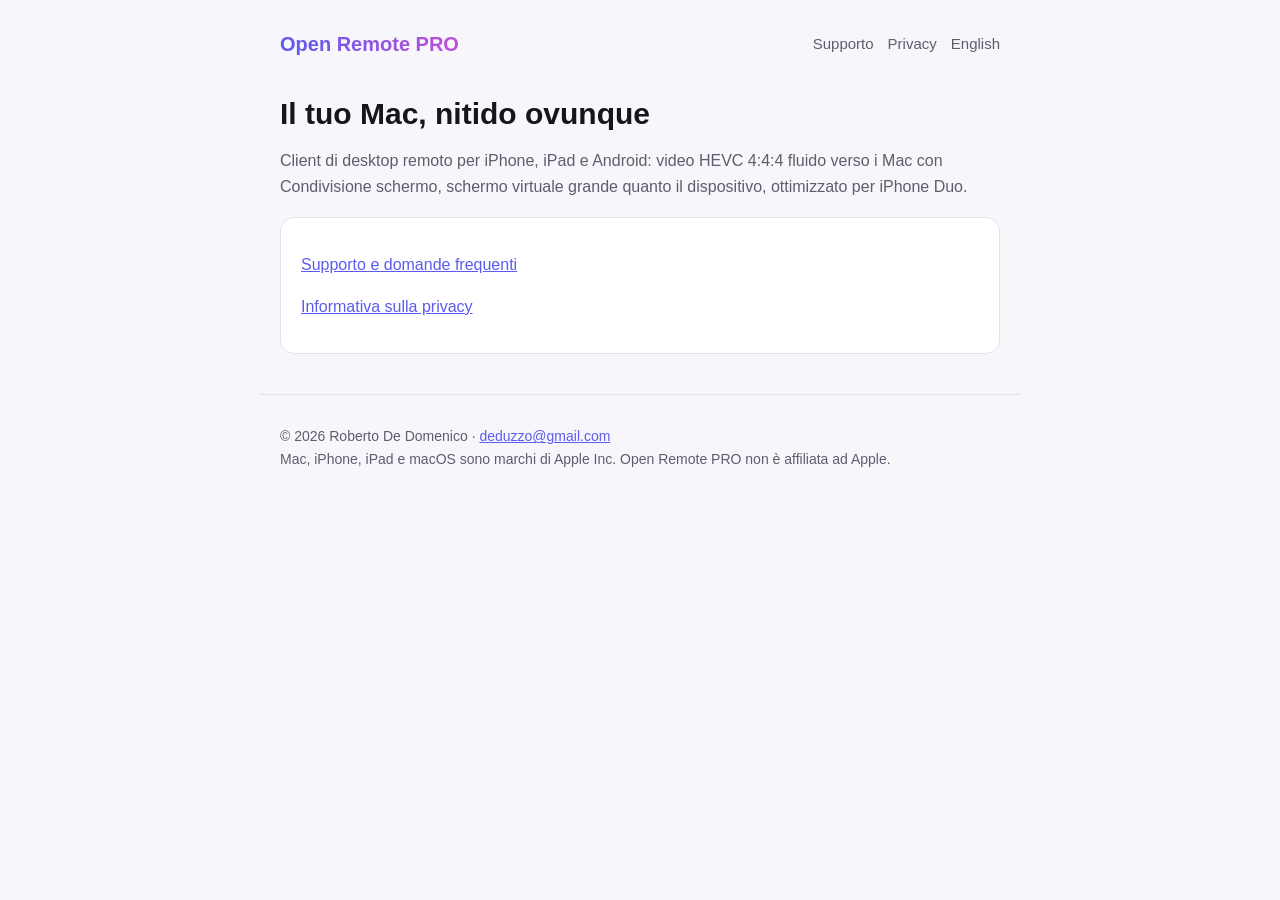
==== index.html @ 851609a2 "Pagine di supporto e privacy di Open Remote PRO Co-Authored-By: Claude Opus 5.5 <noreply@anthropic.c" ====
<!doctype html>
<html lang="it"><head><meta charset="utf-8"><meta name="viewport" content="width=device-width,initial-scale=1">
<title>Open Remote PRO</title><link rel="stylesheet" href="style.css"></head>
<body>
<header><a class="brand" href="./">Open Remote PRO</a><nav><a href="support.html">Supporto</a><a href="privacy.html">Privacy</a><a href="en/">English</a></nav></header>
<main>
<h1>Il tuo Mac, nitido ovunque</h1>
<p class="muted">Client di desktop remoto per iPhone, iPad e Android: video HEVC 4:4:4 fluido verso i Mac con Condivisione schermo, schermo virtuale grande quanto il dispositivo, ottimizzato per iPhone Duo.</p>
<div class="card"><p><a href="support.html">Supporto e domande frequenti</a></p><p><a href="privacy.html">Informativa sulla privacy</a></p></div>
</main>
<footer>© 2026 Roberto De Domenico · <a href="mailto:deduzzo@gmail.com">deduzzo@gmail.com</a><br>Mac, iPhone, iPad e macOS sono marchi di Apple Inc. Open Remote PRO non è affiliata ad Apple.</footer>
</body></html>
---- style.css ----
:root{--bg:#f7f7fb;--fg:#15151d;--muted:#5d5d6e;--card:#fff;--line:#e3e3ec;--accent:#5b5bf0;--accent2:#c04fd8}
@media (prefers-color-scheme:dark){:root{--bg:#0d0d14;--fg:#ececf3;--muted:#a3a3b5;--card:#16161f;--line:#2a2a38;--accent:#8f8fff;--accent2:#e07ff0}}
*{box-sizing:border-box}
body{margin:0;background:var(--bg);color:var(--fg);font:16px/1.6 -apple-system,BlinkMacSystemFont,"Segoe UI",Roboto,Helvetica,Arial,sans-serif}
header,main,footer{max-width:760px;margin:0 auto;padding:0 20px}
header{display:flex;justify-content:space-between;align-items:center;padding-top:28px;padding-bottom:8px;gap:12px;flex-wrap:wrap}
.brand{font-weight:700;font-size:20px;text-decoration:none;background:linear-gradient(90deg,var(--accent),var(--accent2));-webkit-background-clip:text;background-clip:text;color:transparent}
nav a{color:var(--muted);text-decoration:none;margin-left:14px;font-size:15px}
nav a:hover,nav a[aria-current]{color:var(--fg)}
h1{font-size:30px;line-height:1.2;margin:28px 0 8px}
h2{font-size:19px;margin:30px 0 6px}
p,li{color:var(--fg)}
.muted{color:var(--muted)}
.card{background:var(--card);border:1px solid var(--line);border-radius:14px;padding:18px 20px;margin:18px 0}
a{color:var(--accent)}
footer{color:var(--muted);font-size:14px;padding-top:30px;padding-bottom:40px;border-top:1px solid var(--line);margin-top:40px}
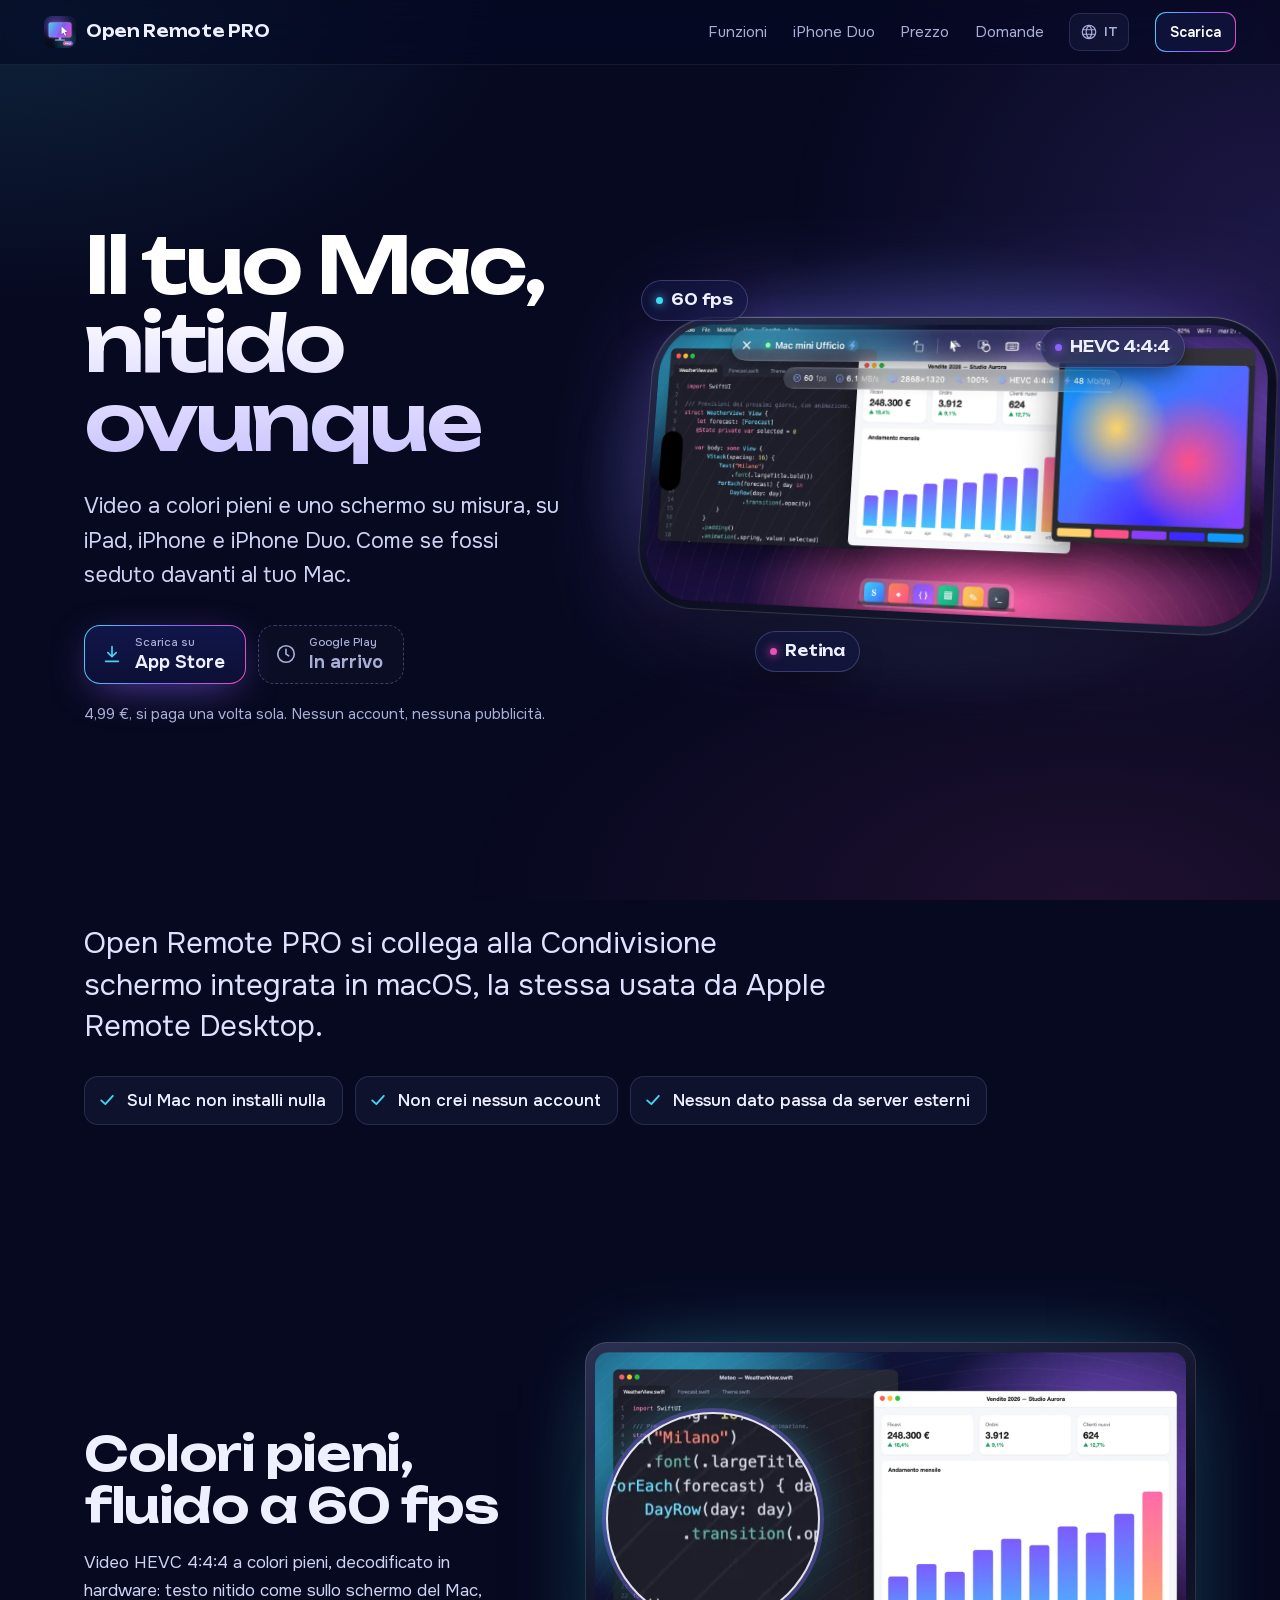
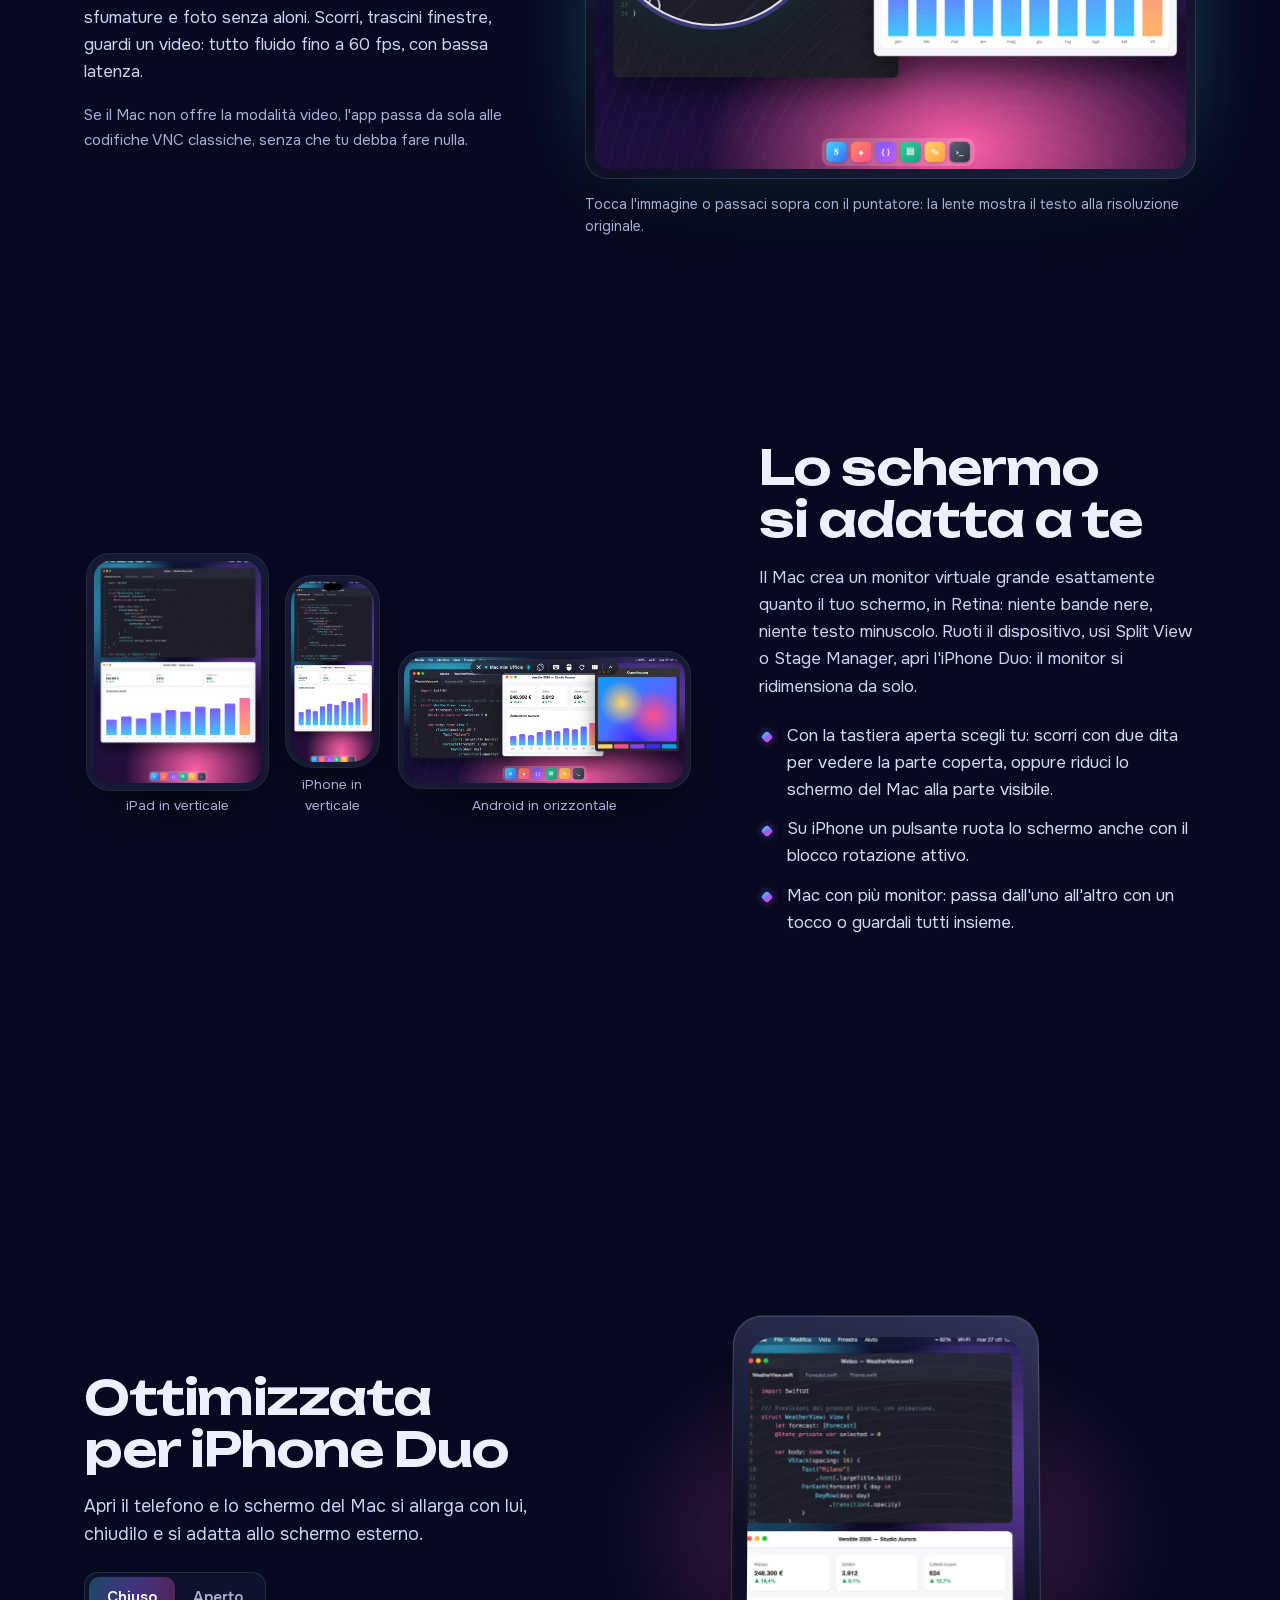
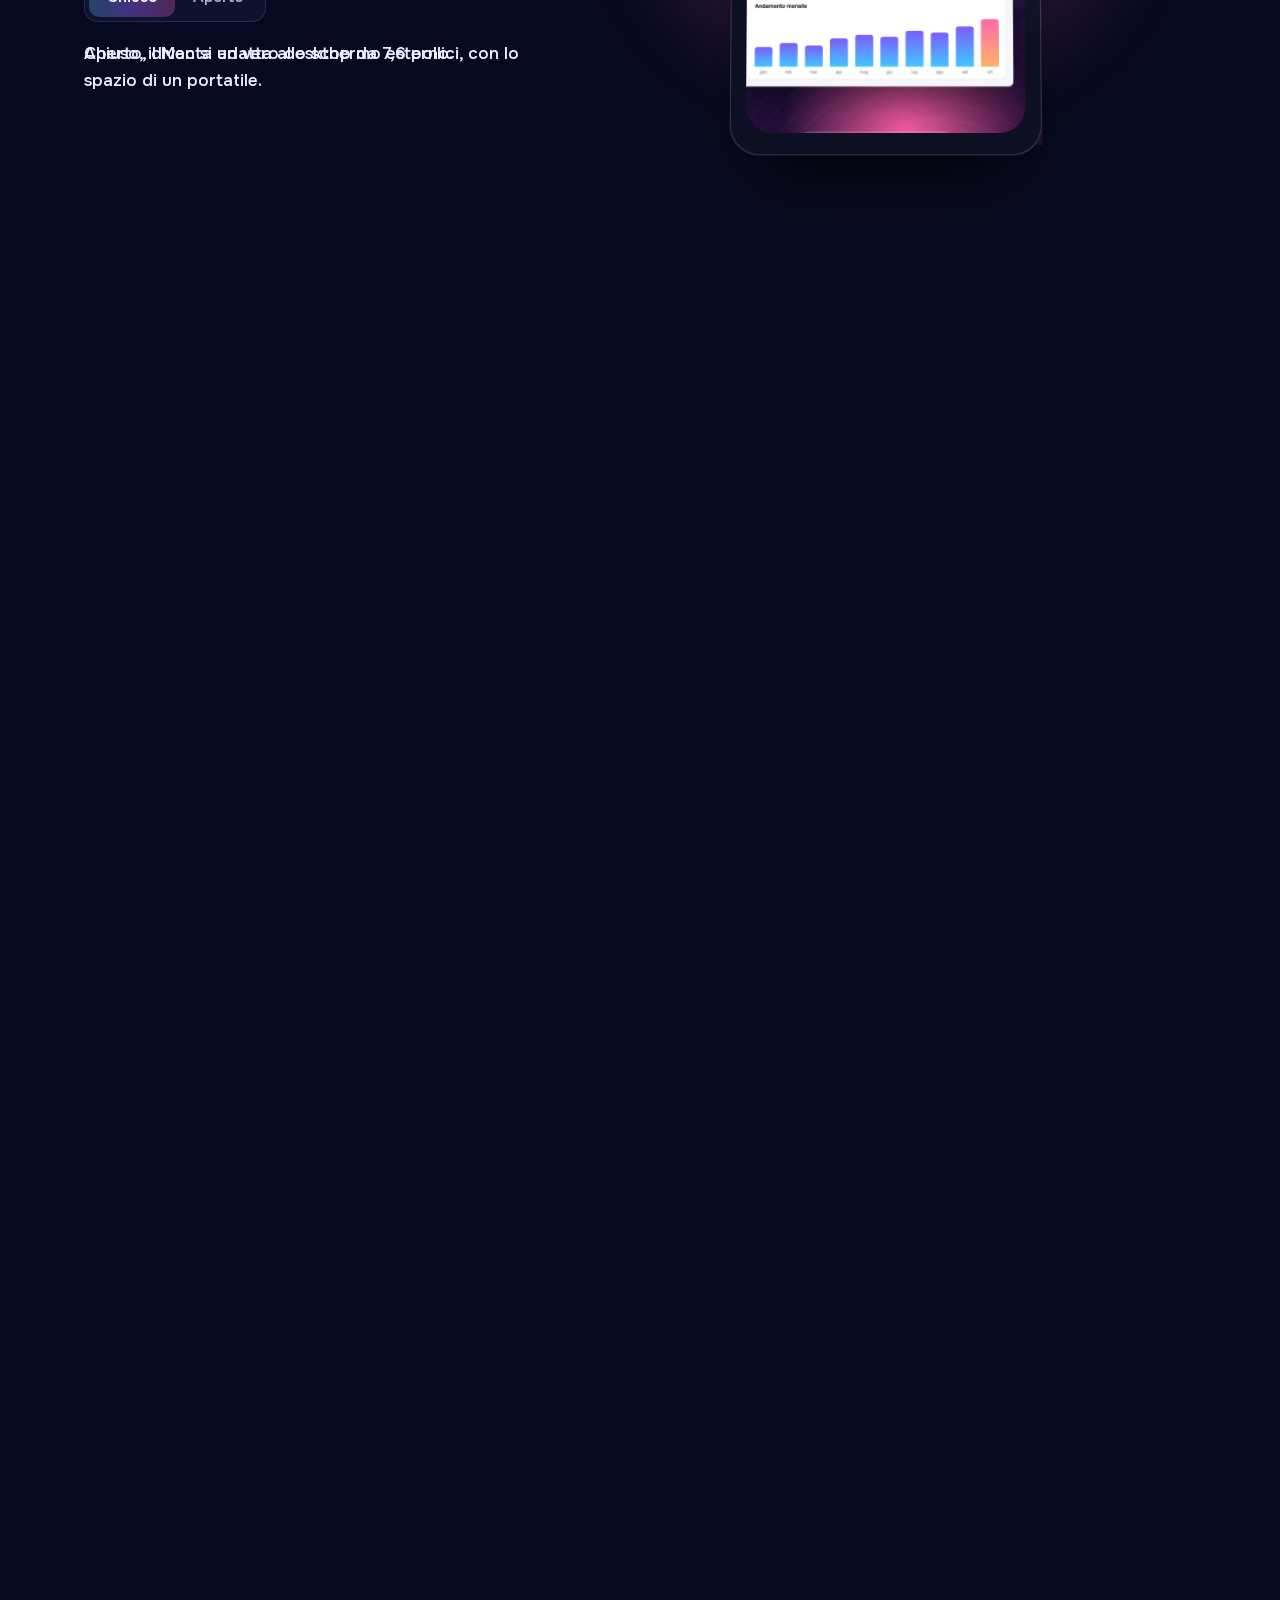
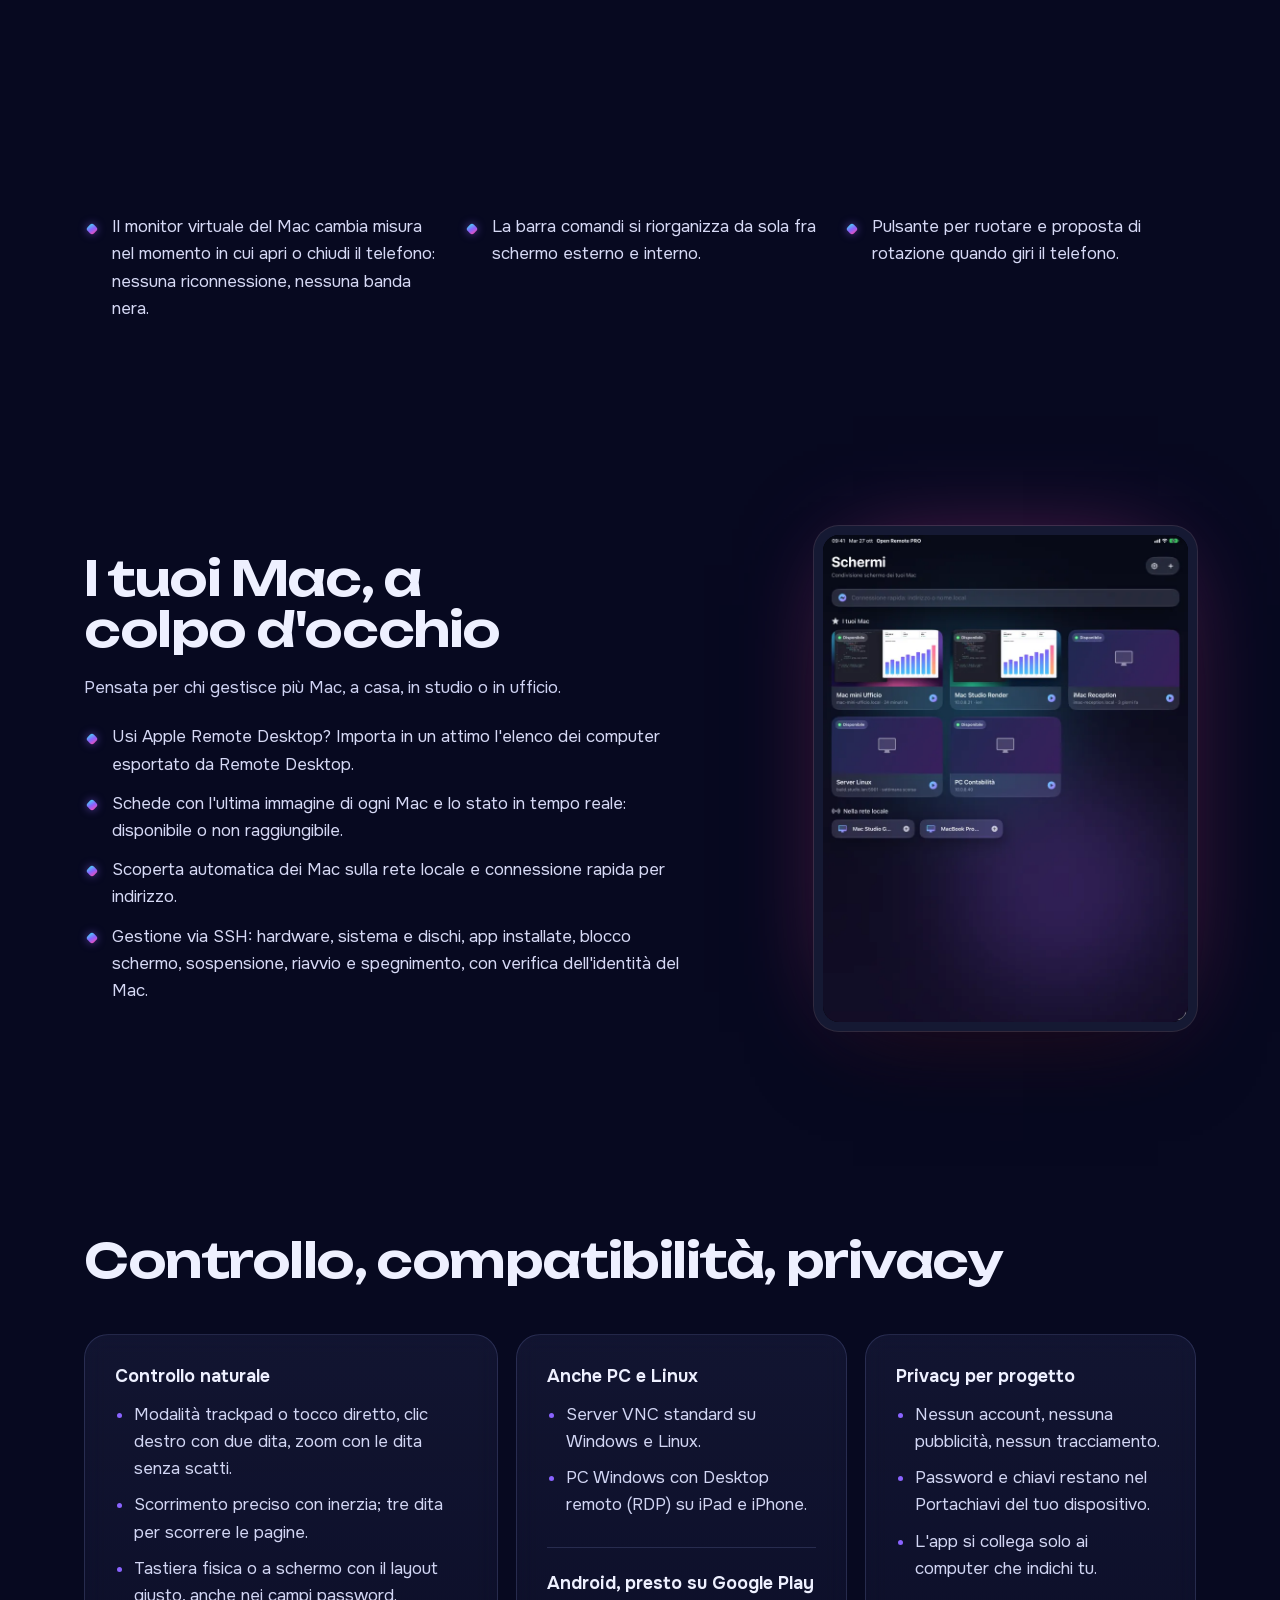
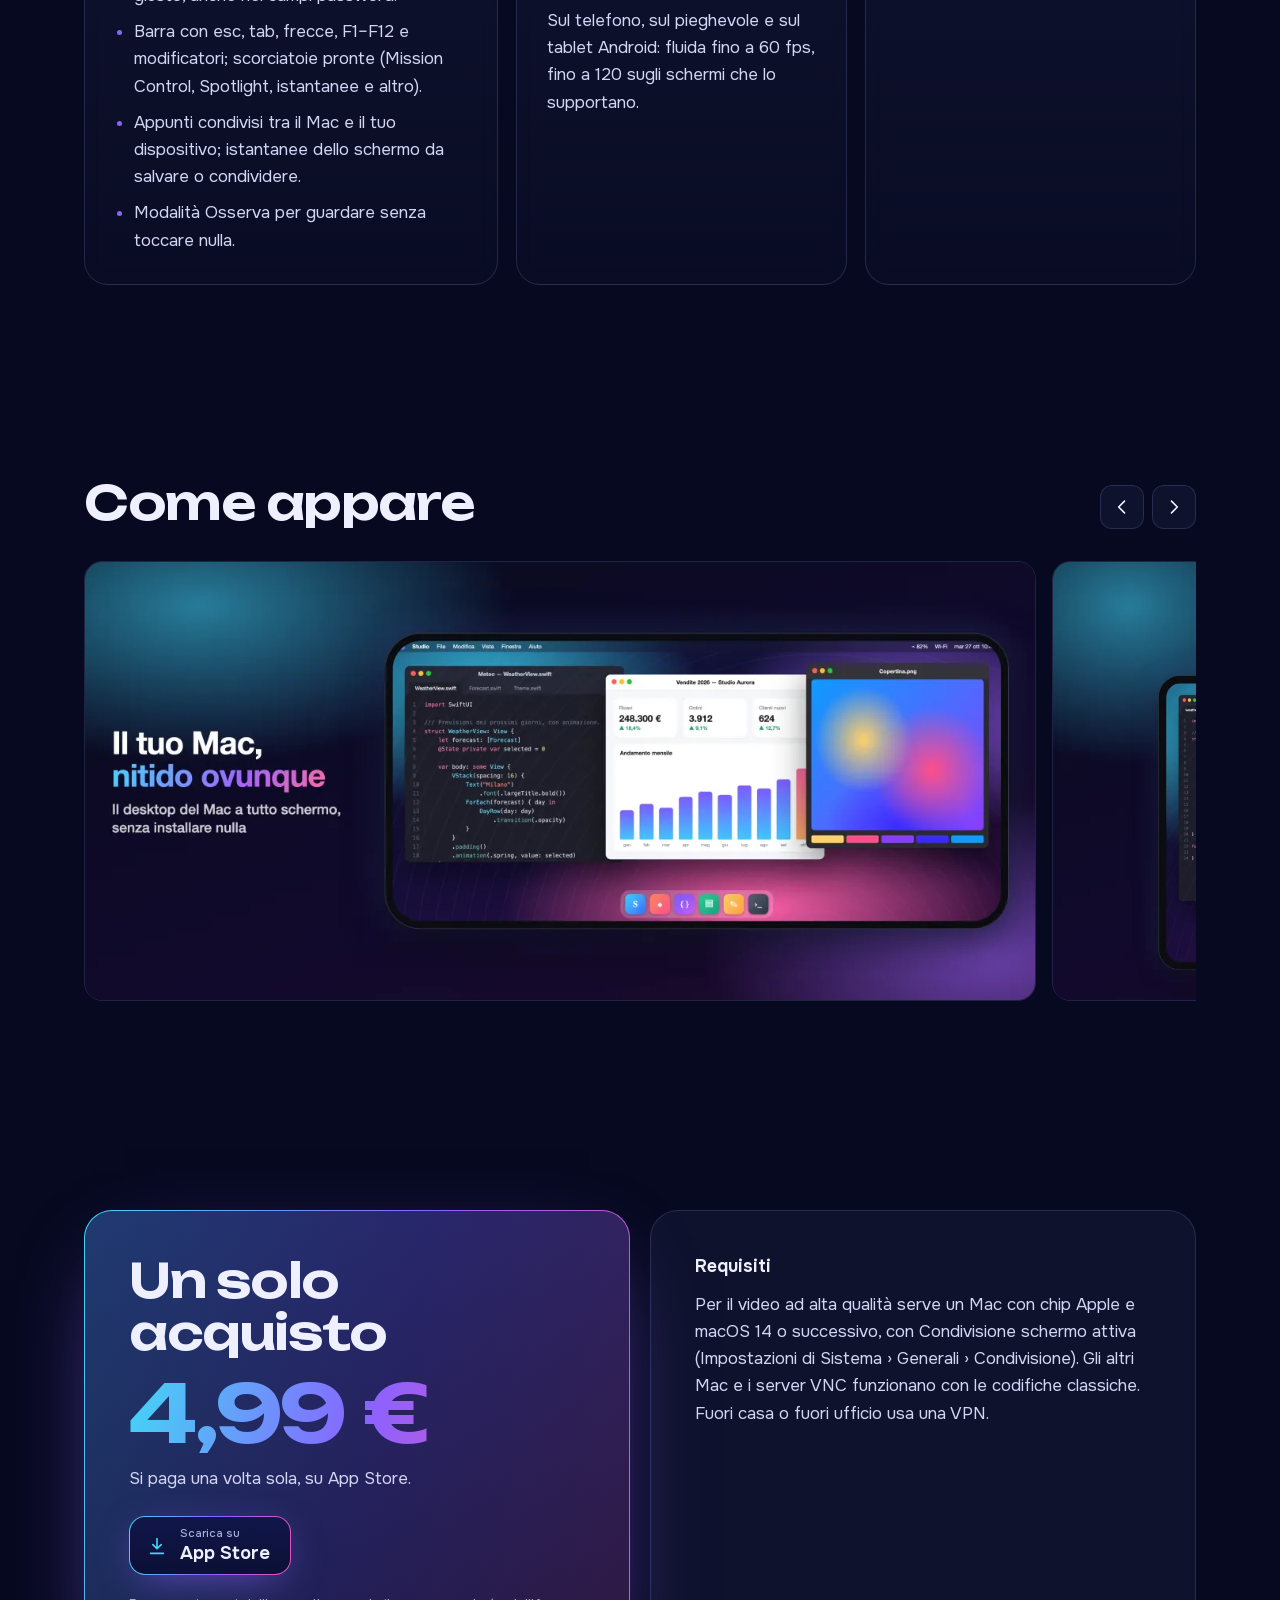
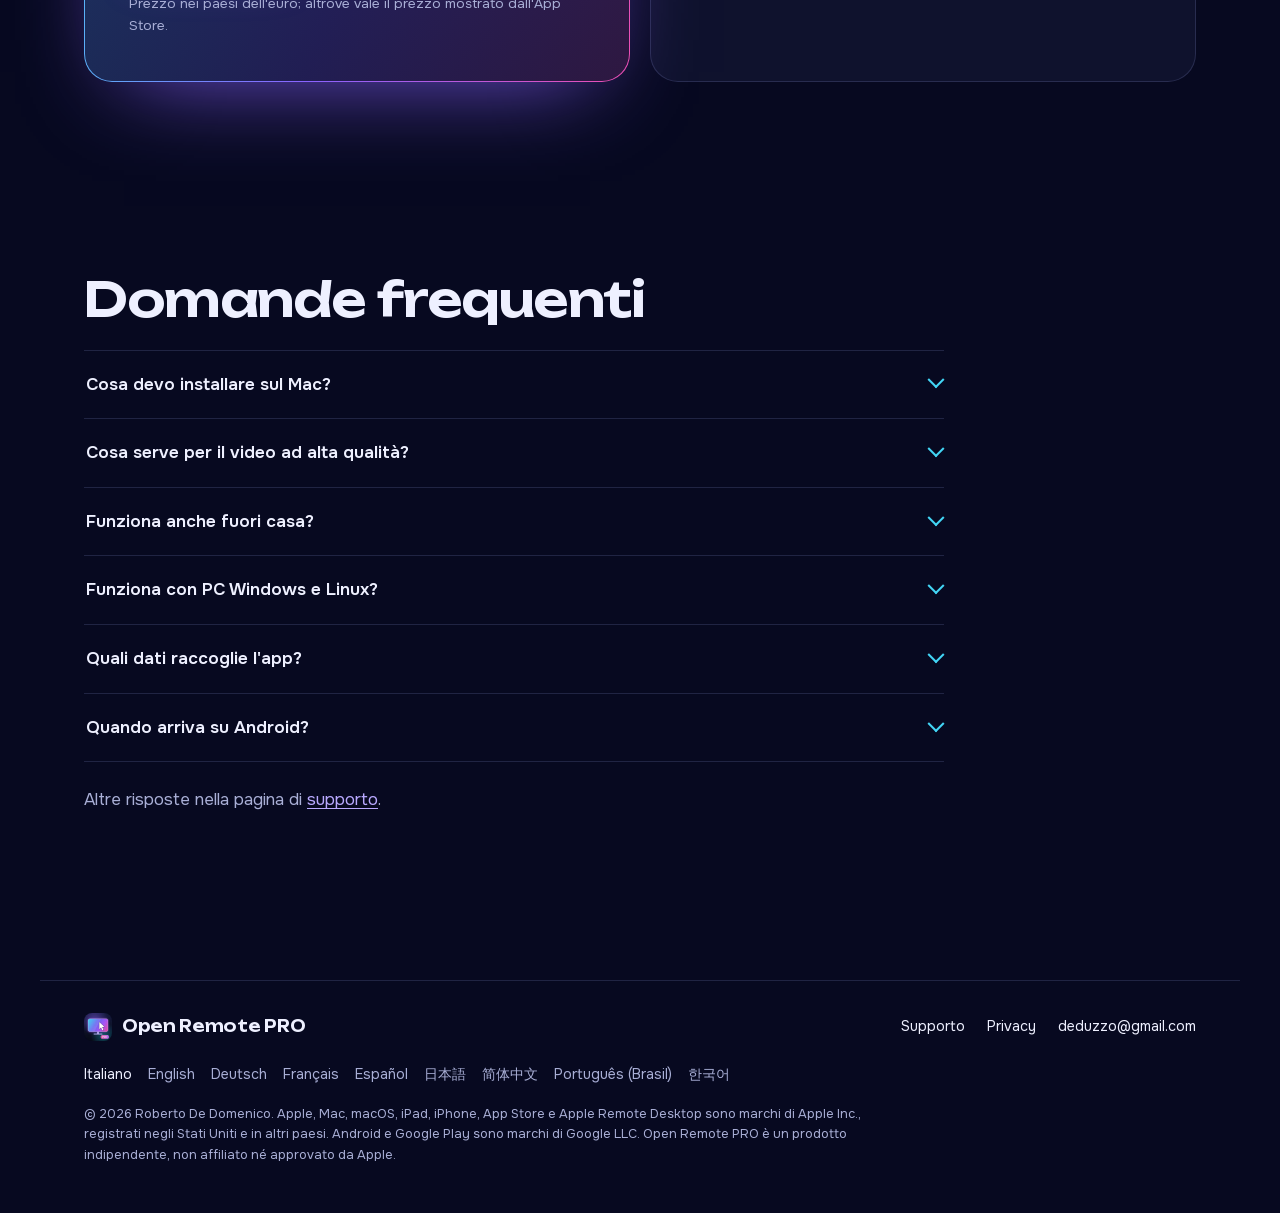
==== commit b58b31d4: "Landing in 9 lingue, nuovo stile per supporto e privacy Co-Authored-By: Claude Opus 5.5 <noreply@ant" ====
--- a/index.html
+++ b/index.html
@@ -1,12 +1,244 @@
 <!doctype html>
-<html lang="it"><head><meta charset="utf-8"><meta name="viewport" content="width=device-width,initial-scale=1">
-<title>Open Remote PRO</title><link rel="stylesheet" href="style.css"></head>
-<body>
-<header><a class="brand" href="./">Open Remote PRO</a><nav><a href="support.html">Supporto</a><a href="privacy.html">Privacy</a><a href="en/">English</a></nav></header>
-<main>
-<h1>Il tuo Mac, nitido ovunque</h1>
-<p class="muted">Client di desktop remoto per iPhone, iPad e Android: video HEVC 4:4:4 fluido verso i Mac con Condivisione schermo, schermo virtuale grande quanto il dispositivo, ottimizzato per iPhone Duo.</p>
-<div class="card"><p><a href="support.html">Supporto e domande frequenti</a></p><p><a href="privacy.html">Informativa sulla privacy</a></p></div>
+<html lang="it" dir="ltr">
+<head>
+<meta charset="utf-8">
+<meta name="viewport" content="width=device-width,initial-scale=1,viewport-fit=cover">
+<title>Open Remote PRO · Il tuo Mac, nitido ovunque</title>
+<meta name="description" content="Il tuo Mac su iPhone, iPad e iPhone Duo: video HEVC 4:4:4 a colori pieni fino a 60 fps, uno schermo virtuale su misura, gestione via SSH. Nessun account, nessun dato raccolto.">
+<meta name="theme-color" content="#070920">
+<link rel="canonical" href="https://deduzzo.github.io/openremotepro/">
+<link rel="alternate" hreflang="it" href="https://deduzzo.github.io/openremotepro/">
+<link rel="alternate" hreflang="en" href="https://deduzzo.github.io/openremotepro/en/">
+<link rel="alternate" hreflang="de" href="https://deduzzo.github.io/openremotepro/de/">
+<link rel="alternate" hreflang="fr" href="https://deduzzo.github.io/openremotepro/fr/">
+<link rel="alternate" hreflang="es" href="https://deduzzo.github.io/openremotepro/es/">
+<link rel="alternate" hreflang="ja" href="https://deduzzo.github.io/openremotepro/ja/">
+<link rel="alternate" hreflang="zh-Hans" href="https://deduzzo.github.io/openremotepro/zh-hans/">
+<link rel="alternate" hreflang="pt-BR" href="https://deduzzo.github.io/openremotepro/pt-br/">
+<link rel="alternate" hreflang="ko" href="https://deduzzo.github.io/openremotepro/ko/">
+<link rel="alternate" hreflang="x-default" href="https://deduzzo.github.io/openremotepro/en/">
+<meta property="og:type" content="website">
+<meta property="og:site_name" content="Open Remote PRO">
+<meta property="og:title" content="Open Remote PRO · Il tuo Mac, nitido ovunque">
+<meta property="og:description" content="Il tuo Mac su iPhone, iPad e iPhone Duo: video HEVC 4:4:4 a colori pieni fino a 60 fps, uno schermo virtuale su misura, gestione via SSH. Nessun account, nessun dato raccolto.">
+<meta property="og:url" content="https://deduzzo.github.io/openremotepro/">
+<meta property="og:locale" content="it_IT">
+<meta property="og:image" content="https://deduzzo.github.io/openremotepro/img/it/og.jpg">
+<meta property="og:image:width" content="1024">
+<meta property="og:image:height" content="500">
+<meta name="twitter:card" content="summary_large_image">
+<link rel="icon" type="image/png" href="img/favicon.png">
+<link rel="apple-touch-icon" href="img/apple-touch-icon.png">
+<link rel="preload" href="fonts/unbounded.woff2" as="font" type="font/woff2" crossorigin>
+<link rel="preload" href="img/it/hero.webp" as="image">
+<link rel="stylesheet" href="style.css">
+<script>document.documentElement.classList.add('js')</script>
+</head>
+<body class="landing">
+<a class="skip" href="#main">Vai al contenuto</a>
+
+<header class="top">
+  <a class="brand" href="./"><img src="img/icon.webp" width="32" height="32" alt=""><span>Open Remote PRO</span></a>
+  <nav class="top-nav" aria-label="Sezioni">
+    <a href="#funzioni">Funzioni</a>
+    <a href="#duo">iPhone Duo</a>
+    <a href="#prezzo">Prezzo</a>
+    <a href="#faq">Domande</a>
+  </nav>
+  <details class="lang">
+    <summary aria-label="Lingua"><svg viewBox="0 0 24 24" width="18" height="18" aria-hidden="true"><path fill="none" stroke="currentColor" stroke-width="1.6" d="M12 21a9 9 0 1 0 0-18 9 9 0 0 0 0 18Zm0 0c2.5-2.4 3.8-5.4 3.8-9S14.5 5.4 12 3m0 18c-2.5-2.4-3.8-5.4-3.8-9S9.5 5.4 12 3M3.5 9h17M3.5 15h17"/></svg><span>IT</span></summary>
+    <ul><li><a href="" hreflang="it" lang="it" aria-current="page">Italiano</a></li><li><a href="en/" hreflang="en" lang="en">English</a></li><li><a href="de/" hreflang="de" lang="de">Deutsch</a></li><li><a href="fr/" hreflang="fr" lang="fr">Français</a></li><li><a href="es/" hreflang="es" lang="es">Español</a></li><li><a href="ja/" hreflang="ja" lang="ja">日本語</a></li><li><a href="zh-hans/" hreflang="zh-Hans" lang="zh-Hans">简体中文</a></li><li><a href="pt-br/" hreflang="pt-BR" lang="pt-BR">Português (Brasil)</a></li><li><a href="ko/" hreflang="ko" lang="ko">한국어</a></li></ul>
+  </details>
+  <a class="btn btn-small" href="https://apps.apple.com/app/id6828052464">Scarica</a>
+</header>
+
+<main id="main">
+
+<section class="hero">
+  <div class="hero-text">
+    <h1>Il tuo Mac, nitido ovunque</h1>
+    <p class="hero-lead">Video a colori pieni e uno schermo su misura, su iPad, iPhone e iPhone Duo. Come se fossi seduto davanti al tuo Mac.</p>
+    <div class="cta-row">
+      <a class="store store-apple" href="https://apps.apple.com/app/id6828052464">
+        <svg viewBox="0 0 24 24" width="22" height="22" aria-hidden="true"><path fill="none" stroke="currentColor" stroke-width="1.8" stroke-linecap="round" d="M12 4v11m0 0-4.5-4.5M12 15l4.5-4.5M5 20h14"/></svg>
+        <span><small>Scarica su</small>App Store</span>
+      </a>
+      <span class="store store-soon" aria-disabled="true">
+        <svg viewBox="0 0 24 24" width="22" height="22" aria-hidden="true"><path fill="none" stroke="currentColor" stroke-width="1.8" stroke-linecap="round" d="M12 7v5l3 2M21 12a9 9 0 1 1-18 0 9 9 0 0 1 18 0Z"/></svg>
+        <span><small>Google Play</small>In arrivo</span>
+      </span>
+    </div>
+    <p class="hero-price">4,99 €, si paga una volta sola. Nessun account, nessuna pubblicità.</p>
+  </div>
+  <div class="hero-visual" aria-hidden="false">
+    <div class="glow"></div>
+    <figure class="phone-land">
+      <div class="phone-screen"><img src="img/it/hero.webp" width="1800" height="828" alt="Il desktop di un Mac dimostrativo su iPhone in orizzontale, con la barra dei comandi di Open Remote PRO e il contatore a 60 fps" fetchpriority="high"></div>
+    </figure>
+    <ul class="chips" aria-label="In breve">
+      <li class="chip c1">60 fps</li>
+      <li class="chip c2">HEVC 4:4:4</li>
+      <li class="chip c3">Retina</li>
+    </ul>
+  </div>
+</section>
+
+<section class="plain" aria-labelledby="t-plain">
+  <h2 id="t-plain" class="visually-hidden">Come funziona</h2>
+  <p class="plain-text">Open Remote PRO si collega alla Condivisione schermo integrata in macOS, la stessa usata da Apple Remote Desktop.</p>
+  <ul class="plain-list">
+    <li><svg viewBox="0 0 24 24" aria-hidden="true"><path d="M5 12.5 10 17l9-10"/></svg>Sul Mac non installi nulla</li>
+    <li><svg viewBox="0 0 24 24" aria-hidden="true"><path d="M5 12.5 10 17l9-10"/></svg>Non crei nessun account</li>
+    <li><svg viewBox="0 0 24 24" aria-hidden="true"><path d="M5 12.5 10 17l9-10"/></svg>Nessun dato passa da server esterni</li>
+  </ul>
+</section>
+
+<section id="funzioni" class="feature feature-video">
+  <div class="feature-text">
+    <h2>Colori pieni, fluido a 60 fps</h2>
+    <p>Video HEVC 4:4:4 a colori pieni, decodificato in hardware: testo nitido come sullo schermo del Mac, sfumature e foto senza aloni. Scorri, trascini finestre, guardi un video: tutto fluido fino a 60 fps, con bassa latenza.</p>
+    <p class="note">Se il Mac non offre la modalità video, l'app passa da sola alle codifiche VNC classiche, senza che tu debba fare nulla.</p>
+  </div>
+  <figure class="lens-figure reveal" data-lens>
+    <div class="frame-flat"><img src="img/it/duo-open.webp" width="1600" height="1126" alt="Codice e grafici sul desktop di un Mac dimostrativo, visti sull'iPhone Duo aperto" loading="lazy"></div>
+    <div class="lens" aria-hidden="true"></div>
+    <figcaption>Tocca l'immagine o passaci sopra con il puntatore: la lente mostra il testo alla risoluzione originale.</figcaption>
+  </figure>
+</section>
+
+<section class="feature feature-fit">
+  <div class="feature-text">
+    <h2>Lo schermo si adatta a te</h2>
+    <p>Il Mac crea un monitor virtuale grande esattamente quanto il tuo schermo, in Retina: niente bande nere, niente testo minuscolo. Ruoti il dispositivo, usi Split View o Stage Manager, apri l'iPhone Duo: il monitor si ridimensiona da solo.</p>
+    <ul class="ticks"><li>Con la tastiera aperta scegli tu: scorri con due dita per vedere la parte coperta, oppure riduci lo schermo del Mac alla parte visibile.</li><li>Su iPhone un pulsante ruota lo schermo anche con il blocco rotazione attivo.</li><li>Mac con più monitor: passa dall'uno all'altro con un tocco o guardali tutti insieme.</li></ul>
+  </div>
+  <div class="trio reveal">
+    <figure class="dev dev-tablet"><div class="dev-screen"><img src="img/it/ipad-port.webp" width="720" height="960" alt="Il desktop del Mac dimostrativo su iPad in verticale, con le finestre impilate" loading="lazy"></div><figcaption>iPad in verticale</figcaption></figure>
+    <figure class="dev dev-phone"><div class="dev-screen"><img src="img/it/phone-port.webp" width="480" height="1043" alt="Il desktop del Mac dimostrativo su iPhone in verticale" loading="lazy"></div><figcaption>iPhone in verticale</figcaption></figure>
+    <figure class="dev dev-android"><div class="dev-screen"><img src="img/it/android.webp" width="1100" height="495" alt="Il desktop del Mac dimostrativo su un telefono Android in orizzontale" loading="lazy"></div><figcaption>Android in orizzontale</figcaption></figure>
+  </div>
+</section>
+
+<section id="duo" class="duo" data-duo>
+  <div class="duo-track">
+    <div class="duo-stage">
+      <div class="duo-text">
+        <h2>Ottimizzata per iPhone Duo</h2>
+        <p class="duo-lead">Apri il telefono e lo schermo del Mac si allarga con lui, chiudilo e si adatta allo schermo esterno.</p>
+        <div class="duo-switch" role="group" aria-label="iPhone Duo">
+          <button type="button" data-duo-set="0" aria-pressed="false">Chiuso</button>
+          <button type="button" data-duo-set="1" aria-pressed="true">Aperto</button>
+        </div>
+        <p class="duo-state">
+          <span class="s-closed">Chiuso, il Mac si adatta allo schermo esterno.</span>
+          <span class="s-open">Aperto, diventa un vero desktop da 7,6 pollici, con lo spazio di un portatile.</span>
+        </p>
+      </div>
+      <div class="duo-visual">
+        <div class="duo-device" style="--p:1">
+          <div class="duo-half duo-left"><div class="duo-scr" style="background-image:url(img/it/duo-open.webp)"></div></div>
+          <div class="duo-flap">
+            <div class="duo-face duo-front"><div class="duo-scr" style="background-image:url(img/it/duo-open.webp)"></div></div>
+            <div class="duo-face duo-back"><div class="duo-outer"><img src="img/it/duo-closed.webp" width="700" height="1018" alt="Il Mac dimostrativo sullo schermo esterno dell'iPhone Duo chiuso" loading="lazy"></div></div>
+          </div>
+          <span class="duo-hinge" aria-hidden="true"></span>
+        </div>
+        <img class="visually-hidden" src="img/it/duo-open.webp" alt="Il Mac dimostrativo sullo schermo interno dell'iPhone Duo aperto" loading="lazy">
+      </div>
+    </div>
+  </div>
+  <ul class="ticks duo-ticks"><li>Il monitor virtuale del Mac cambia misura nel momento in cui apri o chiudi il telefono: nessuna riconnessione, nessuna banda nera.</li><li>La barra comandi si riorganizza da sola fra schermo esterno e interno.</li><li>Pulsante per ruotare e proposta di rotazione quando giri il telefono.</li></ul>
+</section>
+
+<section class="feature feature-manage">
+  <div class="feature-text">
+    <h2>I tuoi Mac, a colpo d'occhio</h2>
+    <p>Pensata per chi gestisce più Mac, a casa, in studio o in ufficio.</p>
+    <ul class="ticks"><li>Usi Apple Remote Desktop? Importa in un attimo l'elenco dei computer esportato da Remote Desktop.</li><li>Schede con l'ultima immagine di ogni Mac e lo stato in tempo reale: disponibile o non raggiungibile.</li><li>Scoperta automatica dei Mac sulla rete locale e connessione rapida per indirizzo.</li><li>Gestione via SSH: hardware, sistema e dischi, app installate, blocco schermo, sospensione, riavvio e spegnimento, con verifica dell'identità del Mac.</li></ul>
+  </div>
+  <figure class="dev dev-tablet dev-big reveal"><div class="dev-screen"><img src="img/it/home.webp" width="760" height="1013" alt="L'elenco dei Mac nell'app su iPad, con l'anteprima di ogni schermo e lo stato Disponibile" loading="lazy"></div></figure>
+</section>
+
+<section class="grid-more" aria-labelledby="t-more">
+  <h2 id="t-more">Controllo, compatibilità, privacy</h2>
+  <div class="more-cols">
+    <div class="more">
+      <h3>Controllo naturale</h3>
+      <ul><li>Modalità trackpad o tocco diretto, clic destro con due dita, zoom con le dita senza scatti.</li><li>Scorrimento preciso con inerzia; tre dita per scorrere le pagine.</li><li>Tastiera fisica o a schermo con il layout giusto, anche nei campi password.</li><li>Barra con esc, tab, frecce, F1–F12 e modificatori; scorciatoie pronte (Mission Control, Spotlight, istantanee e altro).</li><li>Appunti condivisi tra il Mac e il tuo dispositivo; istantanee dello schermo da salvare o condividere.</li><li>Modalità Osserva per guardare senza toccare nulla.</li></ul>
+    </div>
+    <div class="more">
+      <h3>Anche PC e Linux</h3>
+      <ul><li>Server VNC standard su Windows e Linux.</li><li>PC Windows con Desktop remoto (RDP) su iPad e iPhone.</li></ul>
+      <h3>Android, presto su Google Play</h3>
+      <p>Sul telefono, sul pieghevole e sul tablet Android: fluida fino a 60 fps, fino a 120 sugli schermi che lo supportano.</p>
+    </div>
+    <div class="more">
+      <h3>Privacy per progetto</h3>
+      <ul><li>Nessun account, nessuna pubblicità, nessun tracciamento.</li><li>Password e chiavi restano nel Portachiavi del tuo dispositivo.</li><li>L'app si collega solo ai computer che indichi tu.</li></ul>
+    </div>
+  </div>
+</section>
+
+<section class="gallery" aria-labelledby="t-gal">
+  <div class="gallery-head">
+    <h2 id="t-gal">Come appare</h2>
+    <div class="gallery-nav">
+      <button type="button" data-gal="-1" aria-label="Immagine precedente"><svg viewBox="0 0 24 24" aria-hidden="true"><path d="M15 5l-7 7 7 7"/></svg></button>
+      <button type="button" data-gal="1" aria-label="Immagine successiva"><svg viewBox="0 0 24 24" aria-hidden="true"><path d="M9 5l7 7-7 7"/></svg></button>
+    </div>
+  </div>
+  <ul class="gallery-track" tabindex="0" aria-label="Come appare">
+    <li class="g-land"><img src="img/it/g1.webp" width="1200" height="552" alt="Il tuo Mac, nitido ovunque: il desktop del Mac a tutto schermo su iPhone" loading="lazy"></li>
+    <li class="g-wide"><img src="img/it/g2.webp" width="1100" height="774" alt="Ottimizzata per iPhone Duo: chiuso o aperto, lo schermo del Mac si adatta" loading="lazy"></li>
+    <li class="g-port"><img src="img/it/g3.webp" width="700" height="933" alt="I tuoi Mac, a colpo d'occhio: anteprima di ogni schermo e stato in tempo reale" loading="lazy"></li>
+    <li class="g-land"><img src="img/it/g4.webp" width="1200" height="552" alt="Colori pieni, fluido a 60 fps: video HEVC 4:4:4 decodificato in hardware" loading="lazy"></li>
+    <li class="g-port"><img src="img/it/g5.webp" width="700" height="933" alt="Comandi su misura: trackpad o tocco diretto, tastiera con il layout giusto" loading="lazy"></li>
+    <li class="g-land"><img src="img/it/g6.webp" width="1200" height="675" alt="Il desktop del Mac su un telefono Android" loading="lazy"></li>
+  </ul>
+</section>
+
+<section id="prezzo" class="price" aria-labelledby="t-price">
+  <div class="price-card">
+    <h2 id="t-price">Un solo acquisto</h2>
+    <p class="price-tag">4,99 €</p>
+    <p class="price-sub">Si paga una volta sola, su App Store.</p>
+    <a class="store store-apple" href="https://apps.apple.com/app/id6828052464">
+      <svg viewBox="0 0 24 24" width="22" height="22" aria-hidden="true"><path fill="none" stroke="currentColor" stroke-width="1.8" stroke-linecap="round" d="M12 4v11m0 0-4.5-4.5M12 15l4.5-4.5M5 20h14"/></svg>
+      <span><small>Scarica su</small>App Store</span>
+    </a>
+    <p class="note">Prezzo nei paesi dell'euro; altrove vale il prezzo mostrato dall'App Store.</p>
+  </div>
+  <div class="req">
+    <h3>Requisiti</h3>
+    <p>Per il video ad alta qualità serve un Mac con chip Apple e macOS 14 o successivo, con Condivisione schermo attiva (Impostazioni di Sistema › Generali › Condivisione). Gli altri Mac e i server VNC funzionano con le codifiche classiche. Fuori casa o fuori ufficio usa una VPN.</p>
+  </div>
+</section>
+
+<section id="faq" class="faq" aria-labelledby="t-faq">
+  <h2 id="t-faq">Domande frequenti</h2>
+  <details><summary>Cosa devo installare sul Mac?</summary><div class="faq-a"><p>Niente. Sul Mac apri Impostazioni di Sistema › Generali › Condivisione e attiva Condivisione schermo. Poi aggiungi il Mac nell'app (se è sulla stessa rete lo trovi già nell'elenco) e accedi con nome utente e password di un utente del Mac.</p></div></details>
+<details><summary>Cosa serve per il video ad alta qualità?</summary><div class="faq-a"><p>Un Mac con chip Apple e macOS 14 o successivo. Gli altri Mac e i server VNC funzionano con le codifiche classiche.</p></div></details>
+<details><summary>Funziona anche fuori casa?</summary><div class="faq-a"><p>Sì, con una VPN verso la rete del Mac. Non esporre la Condivisione schermo direttamente su Internet.</p></div></details>
+<details><summary>Funziona con PC Windows e Linux?</summary><div class="faq-a"><p>Sì, con i server VNC standard su Windows e Linux. Su iPad e iPhone ti colleghi anche ai PC Windows con Desktop remoto (RDP).</p></div></details>
+<details><summary>Quali dati raccoglie l'app?</summary><div class="faq-a"><p>Nessuno: niente account, pubblicità o tracciamento. L'elenco dei computer, le password e le chiavi restano sul tuo dispositivo, e l'app si collega solo ai computer che indichi tu.</p></div></details>
+<details><summary>Quando arriva su Android?</summary><div class="faq-a"><p>L'app per Android è in arrivo su Google Play, per telefoni, pieghevoli e tablet.</p></div></details>
+  <p class="faq-more">Altre risposte nella pagina di <a href="support.html">supporto</a>.</p>
+</section>
+
 </main>
-<footer>© 2026 Roberto De Domenico · <a href="mailto:deduzzo@gmail.com">deduzzo@gmail.com</a><br>Mac, iPhone, iPad e macOS sono marchi di Apple Inc. Open Remote PRO non è affiliata ad Apple.</footer>
-</body></html>
+
+<footer class="foot">
+  <div class="foot-row">
+    <a class="brand" href="./"><img src="img/icon.webp" width="28" height="28" alt=""><span>Open Remote PRO</span></a>
+    <nav aria-label="Informazioni">
+      <a href="support.html">Supporto</a>
+      <a href="privacy.html">Privacy</a>
+      <a href="mailto:deduzzo@gmail.com">deduzzo@gmail.com</a>
+    </nav>
+  </div>
+  <p class="langs-inline"><a href="" hreflang="it" lang="it" aria-current="page">Italiano</a> <a href="en/" hreflang="en" lang="en">English</a> <a href="de/" hreflang="de" lang="de">Deutsch</a> <a href="fr/" hreflang="fr" lang="fr">Français</a> <a href="es/" hreflang="es" lang="es">Español</a> <a href="ja/" hreflang="ja" lang="ja">日本語</a> <a href="zh-hans/" hreflang="zh-Hans" lang="zh-Hans">简体中文</a> <a href="pt-br/" hreflang="pt-BR" lang="pt-BR">Português (Brasil)</a> <a href="ko/" hreflang="ko" lang="ko">한국어</a></p>
+  <p class="legal">© 2026 Roberto De Domenico. Apple, Mac, macOS, iPad, iPhone, App Store e Apple Remote Desktop sono marchi di Apple Inc., registrati negli Stati Uniti e in altri paesi. Android e Google Play sono marchi di Google LLC. Open Remote PRO è un prodotto indipendente, non affiliato né approvato da Apple.</p>
+</footer>
+<script src="main.js" defer></script>
+</body>
+</html>
--- a/style.css
+++ b/style.css
@@ -1,16 +1,301 @@
-:root{--bg:#f7f7fb;--fg:#15151d;--muted:#5d5d6e;--card:#fff;--line:#e3e3ec;--accent:#5b5bf0;--accent2:#c04fd8}
-@media (prefers-color-scheme:dark){:root{--bg:#0d0d14;--fg:#ececf3;--muted:#a3a3b5;--card:#16161f;--line:#2a2a38;--accent:#8f8fff;--accent2:#e07ff0}}
-*{box-sizing:border-box}
-body{margin:0;background:var(--bg);color:var(--fg);font:16px/1.6 -apple-system,BlinkMacSystemFont,"Segoe UI",Roboto,Helvetica,Arial,sans-serif}
-header,main,footer{max-width:760px;margin:0 auto;padding:0 20px}
-header{display:flex;justify-content:space-between;align-items:center;padding-top:28px;padding-bottom:8px;gap:12px;flex-wrap:wrap}
-.brand{font-weight:700;font-size:20px;text-decoration:none;background:linear-gradient(90deg,var(--accent),var(--accent2));-webkit-background-clip:text;background-clip:text;color:transparent}
-nav a{color:var(--muted);text-decoration:none;margin-left:14px;font-size:15px}
-nav a:hover,nav a[aria-current]{color:var(--fg)}
-h1{font-size:30px;line-height:1.2;margin:28px 0 8px}
-h2{font-size:19px;margin:30px 0 6px}
-p,li{color:var(--fg)}
-.muted{color:var(--muted)}
-.card{background:var(--card);border:1px solid var(--line);border-radius:14px;padding:18px 20px;margin:18px 0}
-a{color:var(--accent)}
-footer{color:var(--muted);font-size:14px;padding-top:30px;padding-bottom:40px;border-top:1px solid var(--line);margin-top:40px}
+/* Open Remote PRO: sito. Toni presi dall'icona: indaco profondo, ciano, viola, magenta. */
+@font-face{font-family:"Unbounded";font-style:normal;font-weight:400 700;font-display:swap;src:url(fonts/unbounded.woff2) format("woff2");unicode-range:U+0000-00FF,U+0131,U+0152-0153,U+02BB-02BC,U+02C6,U+02DA,U+02DC,U+0304,U+0308,U+0329,U+2000-206F,U+20AC,U+2122,U+2191,U+2193,U+2212,U+2215,U+FEFF,U+FFFD}
+@font-face{font-family:"Onest";font-style:normal;font-weight:400 700;font-display:swap;src:url(fonts/onest.woff2) format("woff2");unicode-range:U+0000-00FF,U+0131,U+0152-0153,U+02BB-02BC,U+02C6,U+02DA,U+02DC,U+0304,U+0308,U+0329,U+2000-206F,U+20AC,U+2122,U+2191,U+2193,U+2212,U+2215,U+FEFF,U+FFFD}
+
+:root{
+  color-scheme:dark;
+  --bg:#070920;
+  --bg-2:#0e1238;
+  --panel:rgba(150,160,255,.06);
+  --line:rgba(170,180,255,.16);
+  --text:#eef0ff;
+  --muted:#a9afd6;
+  --cyan:#43d6f5;
+  --violet:#8a63ff;
+  --pink:#ee4fb5;
+  --grad:linear-gradient(105deg,var(--cyan),var(--violet) 52%,var(--pink));
+  --bezel:linear-gradient(160deg,#2b3052,#0b0d1f 55%,#1b1f3b);
+  --gutter:clamp(16px,4.5vw,44px);
+  --max:1200px;
+  --cjk:system-ui;
+  --display:"Unbounded",var(--cjk),system-ui,sans-serif;
+  --body:"Onest",var(--cjk),system-ui,-apple-system,"Segoe UI",sans-serif;
+  --ease:cubic-bezier(.2,.7,.1,1);
+}
+:lang(ja){--cjk:"Hiragino Sans","Hiragino Kaku Gothic ProN","Yu Gothic UI","Noto Sans JP",Meiryo}
+:lang(zh-Hans){--cjk:"PingFang SC","Hiragino Sans GB","Microsoft YaHei","Noto Sans SC"}
+:lang(ko){--cjk:"Apple SD Gothic Neo","Malgun Gothic","Noto Sans KR"}
+
+*,*::before,*::after{box-sizing:border-box}
+html{-webkit-text-size-adjust:100%;text-size-adjust:100%;scroll-behavior:smooth;scroll-padding-top:80px}
+html,body{overflow-x:clip}
+body{margin:0;background:var(--bg);color:var(--text);font:400 1.0625rem/1.6 var(--body);-webkit-font-smoothing:antialiased;min-height:100vh}
+body::before{content:"";position:fixed;inset:0;z-index:-1;pointer-events:none;background:
+  radial-gradient(60vw 50vh at 0% 0%,rgba(67,214,245,.13),transparent 70%),
+  radial-gradient(55vw 60vh at 100% 25%,rgba(138,99,255,.16),transparent 70%),
+  radial-gradient(70vw 50vh at 85% 100%,rgba(238,79,181,.10),transparent 70%)}
+img{max-width:100%;height:auto;display:block}
+a{color:#b9a9ff;text-underline-offset:3px}
+a:hover{color:#fff}
+:focus-visible{outline:2px solid var(--cyan);outline-offset:3px;border-radius:6px}
+h1,h2,h3{margin:0;overflow-wrap:break-word}
+h1,h2{font-family:var(--display);font-weight:600;letter-spacing:-.03em;text-wrap:balance}
+h2{font-size:clamp(1.7rem,1rem + 2.6vw,3rem);line-height:1.08}
+h3{font-size:1.125rem;font-weight:650;line-height:1.3}
+p{margin:0}
+:lang(ja) h1,:lang(ja) h2,:lang(zh-Hans) h1,:lang(zh-Hans) h2,:lang(ko) h1,:lang(ko) h2{letter-spacing:0;line-height:1.3;font-weight:700}
+:lang(ja) h1,:lang(ja) h2{word-break:auto-phrase}
+:lang(ja) .hero h1,:lang(zh-Hans) .hero h1,:lang(ko) .hero h1{font-size:clamp(2.1rem,1rem + 3.6vw,3.9rem);line-height:1.18;letter-spacing:0}
+:lang(ko){word-break:keep-all}
+:lang(ja) body,:lang(zh-Hans) body,:lang(ko) body{line-height:1.75}
+.visually-hidden{position:absolute!important;width:1px;height:1px;overflow:hidden;clip:rect(0 0 0 0);white-space:nowrap}
+.skip{position:absolute;left:12px;top:-60px;z-index:100;background:var(--text);color:var(--bg);padding:8px 14px;border-radius:10px}
+.skip:focus{top:12px}
+
+/* intestazione */
+.top{position:sticky;top:0;z-index:50;display:flex;align-items:center;gap:clamp(8px,2vw,28px);padding:12px var(--gutter);
+  background:rgba(7,9,32,.62);backdrop-filter:blur(18px) saturate(1.4);-webkit-backdrop-filter:blur(18px) saturate(1.4);border-bottom:1px solid rgba(170,180,255,.09)}
+.brand{display:inline-flex;align-items:center;gap:10px;color:var(--text);text-decoration:none;font-family:var(--display);font-weight:600;font-size:1rem;letter-spacing:-.02em;white-space:nowrap}
+.brand img{border-radius:8px}
+.top-nav{display:flex;gap:clamp(12px,2vw,26px);margin-left:auto}
+.top-nav a,.doc-nav a{color:var(--muted);text-decoration:none;font-size:.95rem}
+.top-nav a:hover,.doc-nav a:hover,.doc-nav a[aria-current]{color:var(--text)}
+.doc-nav{display:flex;flex-wrap:wrap;gap:6px 18px;margin-left:auto}
+.lang{position:relative}
+.lang summary{list-style:none;display:flex;align-items:center;gap:6px;cursor:pointer;color:var(--muted);font-size:.85rem;font-weight:600;padding:7px 10px;border-radius:10px;border:1px solid var(--line);background:var(--panel)}
+.lang summary::-webkit-details-marker{display:none}
+.lang summary:hover,.lang[open] summary{color:var(--text)}
+.lang ul{position:absolute;right:0;top:calc(100% + 8px);margin:0;padding:6px;list-style:none;min-width:200px;border-radius:14px;border:1px solid var(--line);
+  background:rgba(14,18,56,.92);backdrop-filter:blur(20px);-webkit-backdrop-filter:blur(20px);box-shadow:0 20px 50px -10px rgba(0,0,0,.6);animation:drop .18s var(--ease)}
+.lang a{display:block;padding:8px 12px;border-radius:9px;color:var(--text);text-decoration:none;font-size:.95rem}
+.lang a:hover{background:rgba(255,255,255,.07)}
+.lang a[aria-current]{background:rgba(138,99,255,.22)}
+@keyframes drop{from{opacity:0;transform:translateY(-6px)}}
+.btn-small{font-size:.875rem;font-weight:600;color:#fff;text-decoration:none;padding:8px 14px;border-radius:11px;background:linear-gradient(var(--bg-2),var(--bg-2)) padding-box,var(--grad) border-box;border:1.5px solid transparent;white-space:nowrap;transition:box-shadow .25s}
+.btn-small:hover{box-shadow:0 0 22px -4px rgba(138,99,255,.8);color:#fff}
+@media (max-width:860px){.top-nav{display:none}.lang{margin-left:auto}}
+@media (max-width:440px){.top .btn-small{display:none}}
+
+/* blocchi della landing */
+main{display:block}
+.landing main>section{max-width:var(--max);margin-inline:auto;padding-inline:var(--gutter)}
+
+/* hero */
+.hero{display:grid;gap:clamp(36px,5vw,64px);align-items:center;padding-block:clamp(40px,7vw,96px) clamp(48px,8vw,110px);min-height:min(calc(100svh - 66px),900px)}
+@media (min-width:960px){.hero{grid-template-columns:minmax(0,.92fr) minmax(0,1.08fr)}}
+.hero h1{font-size:clamp(2.35rem,1rem + 5.2vw,4.9rem);line-height:1;letter-spacing:-.045em;
+  background:linear-gradient(180deg,#fff 30%,#c9c3ff);-webkit-background-clip:text;background-clip:text;color:transparent;padding-bottom:.08em}
+.hero-lead{margin-top:22px;font-size:clamp(1.1rem,1rem + .5vw,1.35rem);color:#cfd3f3;max-width:34ch}
+.cta-row{display:flex;flex-wrap:wrap;gap:12px;margin-top:32px}
+.store{display:inline-flex;align-items:center;gap:12px;padding:11px 20px 11px 16px;border-radius:16px;text-decoration:none;color:var(--text);font-weight:650;font-size:1.15rem;line-height:1.1}
+.store small{display:block;font-size:.72rem;font-weight:500;color:var(--muted);margin-bottom:2px}
+.store-apple{background:linear-gradient(#11164a,#0c1036) padding-box,var(--grad) border-box;border:1.5px solid transparent;box-shadow:0 10px 40px -12px rgba(138,99,255,.7);transition:transform .25s var(--ease),box-shadow .25s}
+.store-apple:hover{color:#fff;transform:translateY(-2px);box-shadow:0 14px 50px -10px rgba(238,79,181,.65),0 0 0 4px rgba(138,99,255,.12)}
+.store-apple svg{color:var(--cyan)}
+.store-soon{border:1px dashed rgba(170,180,255,.3);color:var(--muted);background:rgba(255,255,255,.02)}
+.hero-price{margin-top:18px;color:var(--muted);font-size:.95rem}
+
+.hero-visual{position:relative;perspective:1600px;padding-block:6% 10%}
+.hero-visual .glow{position:absolute;inset:-10% -20% -10% -10%;z-index:-1;background:radial-gradient(closest-side,rgba(138,99,255,.45),rgba(67,214,245,.12) 55%,transparent);filter:blur(10px)}
+.phone-land{margin:0;width:112%;max-width:900px;border-radius:min(7vw,64px);padding:1.5%;background:var(--bezel);
+  box-shadow:inset 0 0 0 1px rgba(255,255,255,.14),inset 0 1px 0 rgba(255,255,255,.25),0 50px 90px -30px rgba(0,0,0,.85),0 0 120px -30px rgba(138,99,255,.9);
+  transform:rotateY(-15deg) rotateX(7deg) rotateZ(1.5deg);transform-origin:30% 50%}
+.phone-screen{border-radius:min(5.8vw,54px);overflow:hidden;background:#000}
+.phone-screen img{width:100%}
+@media (max-width:959px){.phone-land{width:100%;transform:rotateX(10deg) rotateZ(-1deg)}}
+.chips{list-style:none;margin:0;padding:0}
+.chip{position:absolute;padding:8px 14px;border-radius:999px;font-family:var(--display);font-size:clamp(.72rem,.6rem + .4vw,.9rem);font-weight:600;letter-spacing:-.01em;white-space:nowrap;
+  background:rgba(20,24,70,.55);backdrop-filter:blur(14px);-webkit-backdrop-filter:blur(14px);border:1px solid rgba(170,180,255,.25);box-shadow:0 10px 30px -10px rgba(0,0,0,.6)}
+.chip::before{content:"";display:inline-block;width:7px;height:7px;border-radius:50%;margin-right:8px;vertical-align:1px;background:var(--c,var(--cyan));box-shadow:0 0 10px var(--c,var(--cyan))}
+.c1{left:2%;top:0}
+.c2{right:2%;top:12%;--c:var(--violet)}
+.c3{left:22%;bottom:0;--c:var(--pink)}
+
+/* caricamento: il dispositivo arriva e lo schermo "si accende" come una connessione che parte */
+.js .hero-text>*{animation:fadeup .8s var(--ease) both}
+.js .hero-text>:nth-child(2){animation-delay:.08s}
+.js .hero-text>:nth-child(3){animation-delay:.16s}
+.js .hero-text>:nth-child(4){animation-delay:.24s}
+.js .phone-land{animation:arrive 1.3s var(--ease) .1s both}
+.js .phone-screen img{animation:poweron .9s cubic-bezier(.6,0,.2,1) .75s both}
+.js .chip{animation:pop .6s var(--ease) both}
+.js .c1{animation-delay:1.45s}.js .c2{animation-delay:1.6s}.js .c3{animation-delay:1.75s}
+.js .hero-visual .glow{animation:fade 1.6s ease .3s both}
+@keyframes fadeup{from{opacity:0;transform:translateY(18px)}}
+@keyframes fade{from{opacity:0}}
+@keyframes arrive{from{opacity:0;transform:rotateY(-38deg) rotateX(24deg) rotateZ(4deg) translate3d(8%,14%,-200px)}}
+@keyframes poweron{0%{clip-path:inset(49.6% 0 49.6% 0);filter:brightness(3) saturate(0)}45%{clip-path:inset(49.6% 0 49.6% 0);filter:brightness(2.4) saturate(.2)}100%{clip-path:inset(0);filter:none}}
+@keyframes pop{from{opacity:0;transform:translateY(10px) scale(.85)}}
+
+/* striscia "niente da installare" */
+.plain{padding-block:clamp(8px,2vw,24px) clamp(64px,9vw,120px)}
+.plain-text{font-size:clamp(1.25rem,1rem + 1.1vw,1.85rem);line-height:1.4;max-width:40ch;color:#dfe2ff;text-wrap:pretty}
+.plain-list{list-style:none;margin:28px 0 0;padding:0;display:flex;flex-wrap:wrap;gap:10px 12px}
+.plain-list li{display:flex;align-items:center;gap:10px;padding:10px 16px 10px 12px;border-radius:14px;background:var(--panel);border:1px solid var(--line);font-weight:550}
+.plain-list svg,.ticks li::before{flex:none}
+.plain-list svg{width:20px;height:20px;fill:none;stroke:var(--cyan);stroke-width:2.2;stroke-linecap:round;stroke-linejoin:round}
+
+/* sezioni funzione */
+.feature{display:grid;gap:clamp(32px,5vw,72px);align-items:center;padding-block:clamp(56px,8vw,112px)}
+@media (min-width:960px){
+  .feature{grid-template-columns:minmax(0,5fr) minmax(0,7fr)}
+  .feature-fit{grid-template-columns:minmax(0,7fr) minmax(0,5fr)}
+  .feature-fit .feature-text{order:2}
+  .feature-manage{grid-template-columns:minmax(0,7fr) minmax(0,4fr)}
+}
+.feature-text{max-width:56ch}
+.feature-text>p{margin-top:18px;color:#cfd3f3}
+.feature-text>.note,.note{color:var(--muted);font-size:.95rem}
+.ticks{list-style:none;margin:22px 0 0;padding:0;display:grid;gap:12px}
+.ticks li{position:relative;padding-left:28px;color:#d6d9f5}
+.ticks li::before{content:"";position:absolute;left:2px;top:.55em;width:12px;height:12px;border-radius:4px;background:var(--grad);box-shadow:0 0 12px rgba(138,99,255,.6);transform:rotate(45deg) scale(.75)}
+
+.lens-figure{position:relative;margin:0;touch-action:pan-y;cursor:zoom-in}
+.frame-flat{border-radius:22px;padding:10px;background:var(--bezel);box-shadow:inset 0 0 0 1px rgba(255,255,255,.12),0 40px 80px -30px rgba(0,0,0,.8),0 0 90px -40px rgba(67,214,245,.8)}
+.frame-flat img{border-radius:14px;width:100%}
+.lens{position:absolute;left:0;top:0;width:clamp(130px,22vw,210px);aspect-ratio:1;border-radius:50%;pointer-events:none;
+  background-repeat:no-repeat;background-color:#000;
+  box-shadow:0 0 0 2px rgba(255,255,255,.85),0 0 0 6px rgba(138,99,255,.35),0 20px 50px -10px rgba(0,0,0,.8),0 0 40px rgba(67,214,245,.45);
+  transform:translate(-50%,-50%);transition:left .35s var(--ease),top .35s var(--ease)}
+.lens.live{transition:none}
+.no-js .lens,html:not(.js) .lens{display:none}
+.lens-figure figcaption{margin-top:14px;color:var(--muted);font-size:.875rem}
+
+.dev{margin:0}
+.dev-screen{overflow:hidden;background:#000}
+.dev-screen img{width:100%}
+.dev figcaption{margin-top:12px;color:var(--muted);font-size:.85rem;text-align:center}
+.dev-tablet .dev-screen{border-radius:16px;box-shadow:0 0 0 7px #151933,0 0 0 8px rgba(255,255,255,.13),0 30px 60px -20px rgba(0,0,0,.8)}
+.dev-phone .dev-screen{border-radius:22px;box-shadow:0 0 0 5px #151933,0 0 0 6px rgba(255,255,255,.13),0 30px 60px -20px rgba(0,0,0,.8)}
+.dev-android .dev-screen{border-radius:18px;box-shadow:0 0 0 5px #151933,0 0 0 6px rgba(255,255,255,.13),0 30px 60px -20px rgba(0,0,0,.8)}
+.trio{display:grid;grid-template-columns:1.35fr 1fr;gap:28px 22px;align-items:end;padding:10px}
+.trio .dev-android{grid-column:1/-1}
+@media (min-width:700px){.trio{display:flex;align-items:flex-end;gap:clamp(18px,2.4vw,30px)}.trio .dev-tablet{flex:3.2}.trio .dev-phone{flex:1.6}.trio .dev-android{flex:5.4}}
+.dev-big{max-width:430px;width:100%;justify-self:center;padding:8px}
+.dev-big .dev-screen{box-shadow:0 0 0 9px #151933,0 0 0 10px rgba(255,255,255,.13),0 40px 90px -30px rgba(0,0,0,.85),0 0 100px -30px rgba(238,79,181,.6)}
+
+/* iPhone Duo: il dispositivo si apre seguendo lo scorrimento */
+.duo{padding-block:clamp(40px,6vw,80px) clamp(56px,8vw,112px)}
+.duo-stage{display:grid;gap:clamp(28px,4vw,56px);align-items:center}
+@media (min-width:960px){.duo-stage{grid-template-columns:minmax(0,5fr) minmax(0,7fr)}}
+.duo-lead{margin-top:16px;color:#cfd3f3;font-size:1.1rem;max-width:44ch}
+.duo-switch{display:inline-flex;margin-top:24px;padding:4px;border-radius:14px;background:var(--panel);border:1px solid var(--line)}
+.duo-switch button{font:inherit;font-weight:600;font-size:.95rem;color:var(--muted);background:none;border:0;padding:8px 18px;border-radius:10px;cursor:pointer;transition:color .2s,background .3s}
+.duo-switch button[aria-pressed="true"]{color:#fff;background:linear-gradient(105deg,rgba(67,214,245,.28),rgba(138,99,255,.4),rgba(238,79,181,.3))}
+.duo-state{display:grid;margin-top:18px;min-height:3.2em;color:var(--text);font-weight:550}
+.duo-state span{grid-area:1/1;transition:opacity .35s,transform .35s var(--ease)}
+.duo .s-closed{opacity:0;transform:translateY(6px)}
+.duo.is-closed .s-closed{opacity:1;transform:none}
+.duo.is-closed .s-open{opacity:0;transform:translateY(-6px)}
+.duo-ticks{max-width:62ch;margin-top:clamp(28px,4vw,48px)}
+@media (min-width:960px){.duo-ticks{grid-template-columns:repeat(3,1fr);max-width:none;gap:28px}}
+
+.duo-visual{position:relative;perspective:2000px;padding-block:4%}
+.duo-visual::before{content:"";position:absolute;inset:10% 5%;z-index:-1;background:radial-gradient(closest-side,rgba(138,99,255,.5),rgba(238,79,181,.15) 60%,transparent);filter:blur(20px);opacity:calc(.35 + var(--glow,1) * .65)}
+.duo-device{--p:1;--r:clamp(14px,2.6vw,30px);--b:clamp(5px,.9vw,10px);position:relative;width:100%;max-width:780px;margin-inline:auto;aspect-ratio:1.4;transform-style:preserve-3d;
+  transform:translateX(calc(25% * (1 - var(--p)))) rotateX(6deg)}
+.duo-half,.duo-flap{position:absolute;top:0;bottom:0;width:50%}
+.duo-left{left:0;padding:var(--b) 0 var(--b) var(--b);border-radius:var(--r) calc(var(--r) * (1 - var(--p))) calc(var(--r) * (1 - var(--p))) var(--r);background:var(--bezel);box-shadow:inset 0 0 0 1px rgba(255,255,255,.12),0 40px 70px -30px rgba(0,0,0,.9)}
+.duo-flap{left:50%;transform-origin:0 50%;transform-style:preserve-3d;transform:rotateY(calc(-180deg * (1 - var(--p))))}
+.duo-face{position:absolute;inset:0;backface-visibility:hidden;-webkit-backface-visibility:hidden}
+.duo-front{padding:var(--b) var(--b) var(--b) 0;border-radius:0 var(--r) var(--r) 0;background:var(--bezel);box-shadow:inset 0 0 0 1px rgba(255,255,255,.12),0 40px 70px -30px rgba(0,0,0,.9)}
+.duo-back{transform:rotateY(180deg);border-radius:var(--r);background:linear-gradient(200deg,#30355a,#0d0f22 60%);padding:calc(var(--b) * 2.2) calc(var(--b) * 1.6);box-shadow:inset 0 0 0 1px rgba(255,255,255,.16)}
+.duo-scr{position:relative;height:100%;background-size:200% 100%;background-repeat:no-repeat;background-color:#000}
+.duo-left .duo-scr{background-position:0 0;border-radius:calc(var(--r) - var(--b)) 0 0 calc(var(--r) - var(--b))}
+.duo-front .duo-scr{background-position:100% 0;border-radius:0 calc(var(--r) - var(--b)) calc(var(--r) - var(--b)) 0}
+.duo-scr::after{content:"";position:absolute;inset:0;border-radius:inherit;background:#05060f;pointer-events:none;opacity:calc((1 - var(--p)) * .85)}
+.duo-outer{height:100%;border-radius:calc(var(--r) - 4px);overflow:hidden;background:#000}
+.duo-outer img{width:100%;height:100%;object-fit:cover}
+.duo-back::after{content:"";position:absolute;inset:0;border-radius:inherit;background:#05060f;pointer-events:none;opacity:calc(var(--p) * .9)}
+.duo-hinge{position:absolute;left:calc(50% - 1px);top:2%;bottom:2%;width:2px;border-radius:2px;background:linear-gradient(var(--cyan),var(--violet),var(--pink));opacity:calc(var(--p) * .5);box-shadow:0 0 12px rgba(138,99,255,.8);transform:translateZ(1px)}
+
+/* con il movimento attivo la sezione diventa un binario: lo scorrimento apre il telefono */
+.motion .duo-track{height:250vh;height:250svh}
+.motion .duo-stage{position:sticky;top:64px;min-height:calc(100svh - 64px);padding-block:20px}
+@media (max-width:959px){
+  .motion .duo-stage{align-content:center;gap:24px}
+  .duo-text h2{font-size:clamp(1.5rem,1rem + 3vw,2.2rem)}
+  .duo-lead{font-size:1rem}
+  .duo-switch{margin-top:16px}
+  .duo-state{margin-top:12px}
+}
+
+/* più funzioni */
+.grid-more{padding-block:clamp(56px,8vw,112px)}
+.more-cols{display:grid;gap:18px;margin-top:clamp(28px,4vw,48px)}
+@media (min-width:860px){.more-cols{grid-template-columns:1.25fr 1fr 1fr}}
+.more{padding:clamp(20px,2.4vw,30px);border-radius:24px;background:linear-gradient(180deg,rgba(150,160,255,.08),rgba(150,160,255,.025));border:1px solid var(--line);backdrop-filter:blur(10px);-webkit-backdrop-filter:blur(10px)}
+.more h3+ul,.more h3+p{margin-top:12px}
+.more ul+h3{margin-top:28px;padding-top:24px;border-top:1px solid var(--line)}
+.more ul{margin:0;padding-left:1.1em;display:grid;gap:9px;color:#d2d6f4}
+.more li::marker{color:var(--violet)}
+.more p{color:#d2d6f4}
+
+/* galleria */
+.gallery{padding-block:clamp(48px,7vw,96px)}
+.gallery-head{display:flex;flex-wrap:wrap;align-items:end;justify-content:space-between;gap:16px}
+.gallery-head h2{min-width:0}
+.gallery-nav{display:flex;gap:8px}
+.gallery-nav button{width:44px;height:44px;border-radius:12px;border:1px solid var(--line);background:var(--panel);color:var(--text);cursor:pointer;display:grid;place-items:center;transition:background .2s}
+.gallery-nav button:hover{background:rgba(255,255,255,.1)}
+.gallery-nav svg{width:20px;height:20px;fill:none;stroke:currentColor;stroke-width:2;stroke-linecap:round;stroke-linejoin:round}
+.gallery-track{list-style:none;margin:28px 0 0;padding:4px 2px 18px;display:flex;gap:16px;overflow-x:auto;scroll-snap-type:x mandatory;scroll-behavior:smooth;overscroll-behavior-x:contain;scrollbar-width:thin;scrollbar-color:rgba(170,180,255,.3) transparent}
+.gallery-track li{flex:none;scroll-snap-align:start;height:clamp(220px,40vw,440px)}
+.gallery-track img{height:100%;width:auto;max-width:none;border-radius:18px;border:1px solid var(--line)}
+@media (max-width:600px){.gallery-track li.g-land,.gallery-track li.g-wide{height:auto;width:86vw}.gallery-track li.g-land img,.gallery-track li.g-wide img{width:100%;height:auto}.gallery-track li.g-port{height:min(110vw,480px)}}
+
+/* prezzo */
+.price{display:grid;gap:20px;padding-block:clamp(56px,8vw,112px)}
+@media (min-width:860px){.price{grid-template-columns:minmax(0,1fr) minmax(0,1fr);align-items:stretch}}
+.price-card{position:relative;padding:clamp(24px,4vw,44px);border-radius:28px;background:linear-gradient(160deg,rgba(26,31,90,.85),rgba(12,14,44,.85)) padding-box,var(--grad) border-box;border:1.5px solid transparent;box-shadow:0 30px 90px -40px rgba(138,99,255,.9)}
+.price-tag{margin-top:14px;font-family:var(--display);font-weight:700;font-size:clamp(3rem,2rem + 4vw,5rem);line-height:1;letter-spacing:-.04em;background:var(--grad);-webkit-background-clip:text;background-clip:text;color:transparent}
+.price-sub{margin:12px 0 24px;color:#d2d6f4}
+.price-card .note{margin-top:18px;font-size:.85rem}
+.req{padding:clamp(24px,4vw,44px);border-radius:28px;border:1px solid var(--line);background:var(--panel)}
+.req p{margin-top:12px;color:#d2d6f4}
+
+/* domande */
+.faq{padding-block:clamp(48px,7vw,96px)}
+.faq>*{max-width:860px}
+.faq details{border-bottom:1px solid var(--line)}
+.faq details:first-of-type{margin-top:24px;border-top:1px solid var(--line)}
+.faq summary{list-style:none;cursor:pointer;display:flex;justify-content:space-between;gap:16px;align-items:center;padding:20px 2px;font-weight:600;font-size:1.08rem}
+.faq summary::-webkit-details-marker{display:none}
+.faq summary::after{content:"";flex:none;width:12px;height:12px;border-right:2px solid var(--cyan);border-bottom:2px solid var(--cyan);transform:rotate(45deg) translate(-3px,-3px);transition:transform .3s var(--ease)}
+.faq details[open] summary::after{transform:rotate(225deg) translate(-2px,-2px)}
+.faq-a{padding:0 2px 22px;color:#cfd3f3;max-width:68ch}
+.faq details[open] .faq-a{animation:fadeup .35s var(--ease)}
+.faq-more{margin-top:24px;color:var(--muted)}
+
+/* piè di pagina */
+.foot{max-width:var(--max);margin:clamp(40px,6vw,80px) auto 0;padding:32px var(--gutter) 48px;border-top:1px solid var(--line);color:var(--muted);font-size:.9rem}
+.foot-row{display:flex;flex-wrap:wrap;gap:16px 32px;align-items:center;justify-content:space-between}
+.foot nav{display:flex;flex-wrap:wrap;gap:8px 22px}
+.foot nav a{color:var(--text);text-decoration:none}
+.foot nav a:hover{text-decoration:underline}
+.langs-inline{margin-top:22px;display:flex;flex-wrap:wrap;gap:6px 16px}
+.langs-inline a{color:var(--muted);text-decoration:none}
+.langs-inline a:hover,.langs-inline a[aria-current]{color:var(--text)}
+.legal{margin-top:18px;font-size:.8rem;line-height:1.6;max-width:90ch}
+
+/* comparsa delle immagini allo scorrimento */
+.motion .reveal{opacity:0;transform:translateY(36px) scale(.97);transition:opacity .9s var(--ease),transform 1.1s var(--ease)}
+.motion .reveal.in{opacity:1;transform:none}
+
+/* pagine di supporto e privacy */
+.doc main{max-width:780px;margin:0 auto;padding:clamp(28px,5vw,56px) var(--gutter) 24px}
+.doc h1{font-size:clamp(2rem,1.2rem + 3vw,3rem);line-height:1.1;margin:0 0 14px}
+.doc h2{font-family:var(--body);font-size:1.2rem;font-weight:650;letter-spacing:0;margin:36px 0 8px}
+.doc p,.doc li{color:#d6d9f5}
+.doc p+p{margin-top:12px}
+.doc ul{padding-left:1.2em;display:grid;gap:8px}
+.doc .muted{color:var(--muted)}
+.doc .card{margin:22px 0;padding:20px 22px;border-radius:20px;background:linear-gradient(160deg,rgba(26,31,90,.7),rgba(12,14,44,.7)) padding-box,var(--grad) border-box;border:1.5px solid transparent}
+.doc .foot{max-width:780px}
+@media (max-width:600px){.doc .top{flex-wrap:wrap}.doc .doc-nav{margin-left:0;width:100%}}
+
+@media (prefers-reduced-motion:reduce){
+  html{scroll-behavior:auto}
+  *,*::before,*::after{animation:none!important;transition:none!important}
+}
+@media (max-width:340px){.brand{font-size:.88rem}.brand img{width:26px;height:26px}}
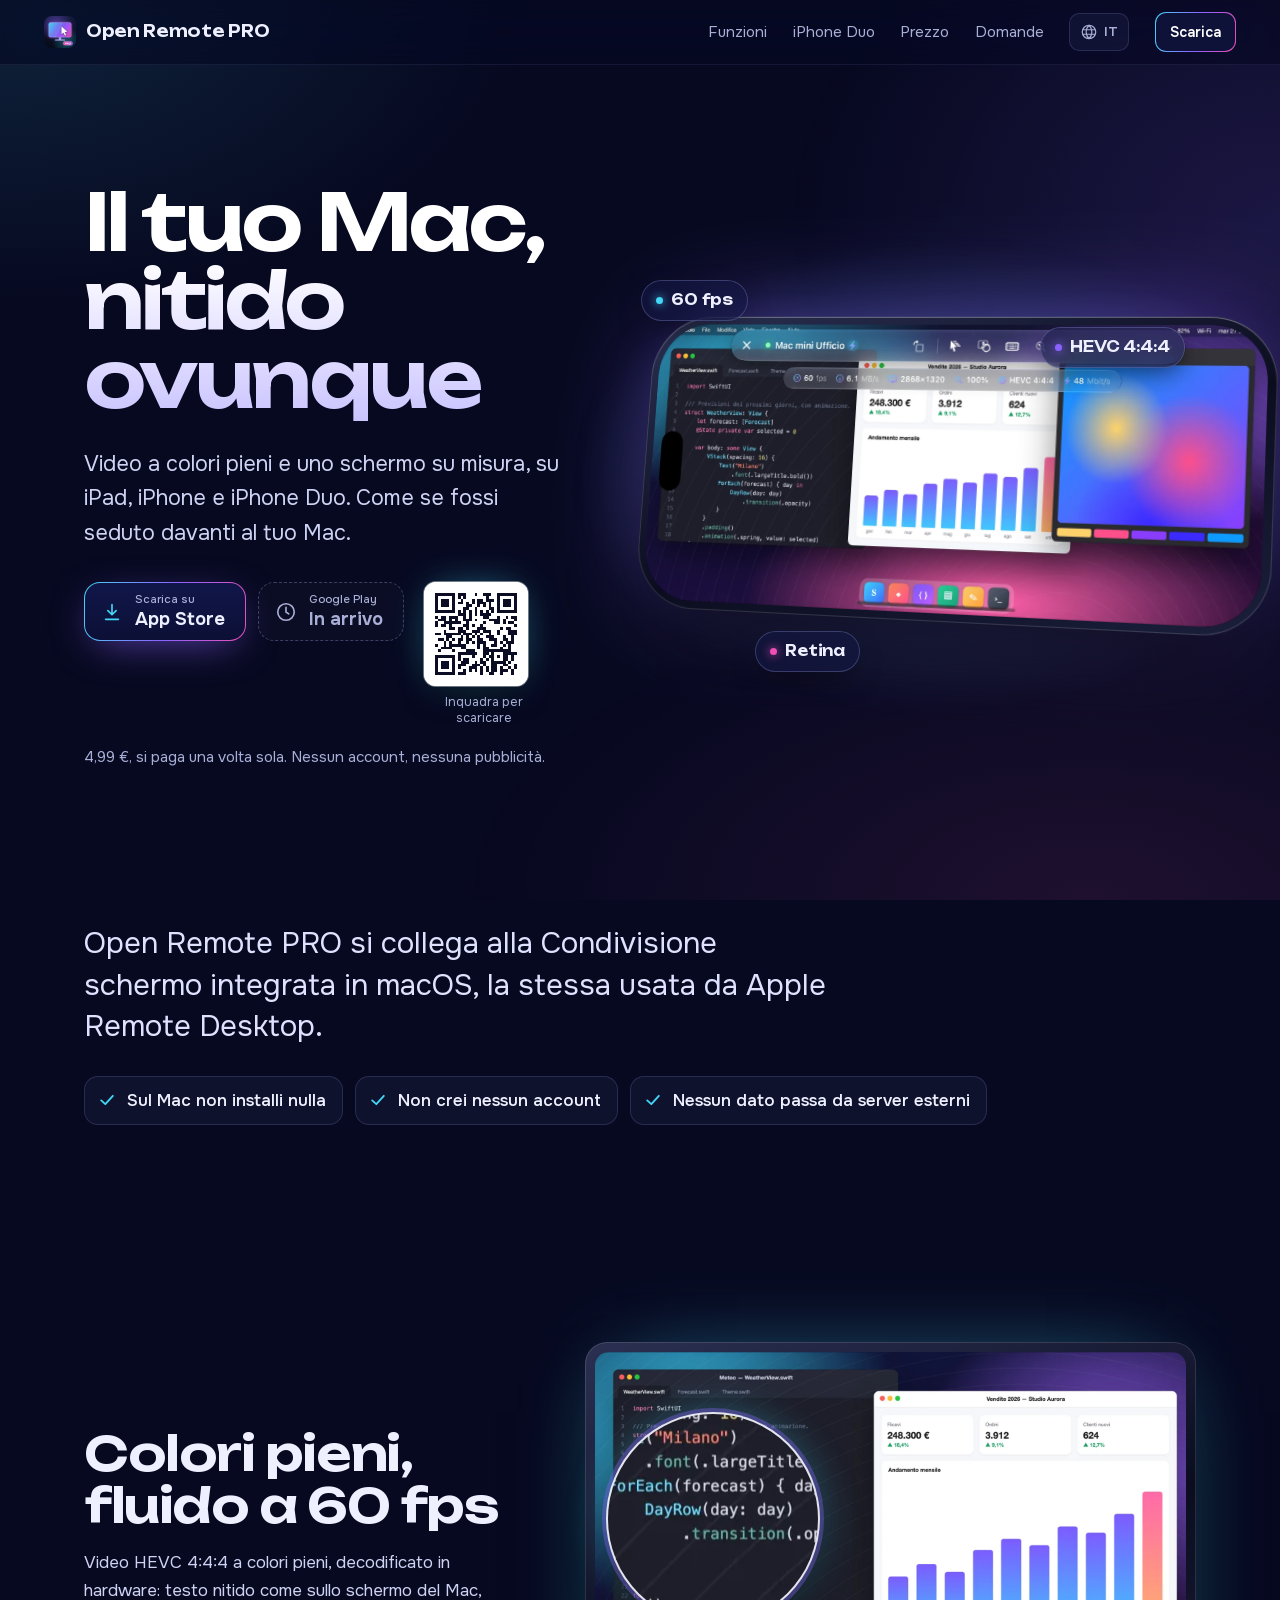
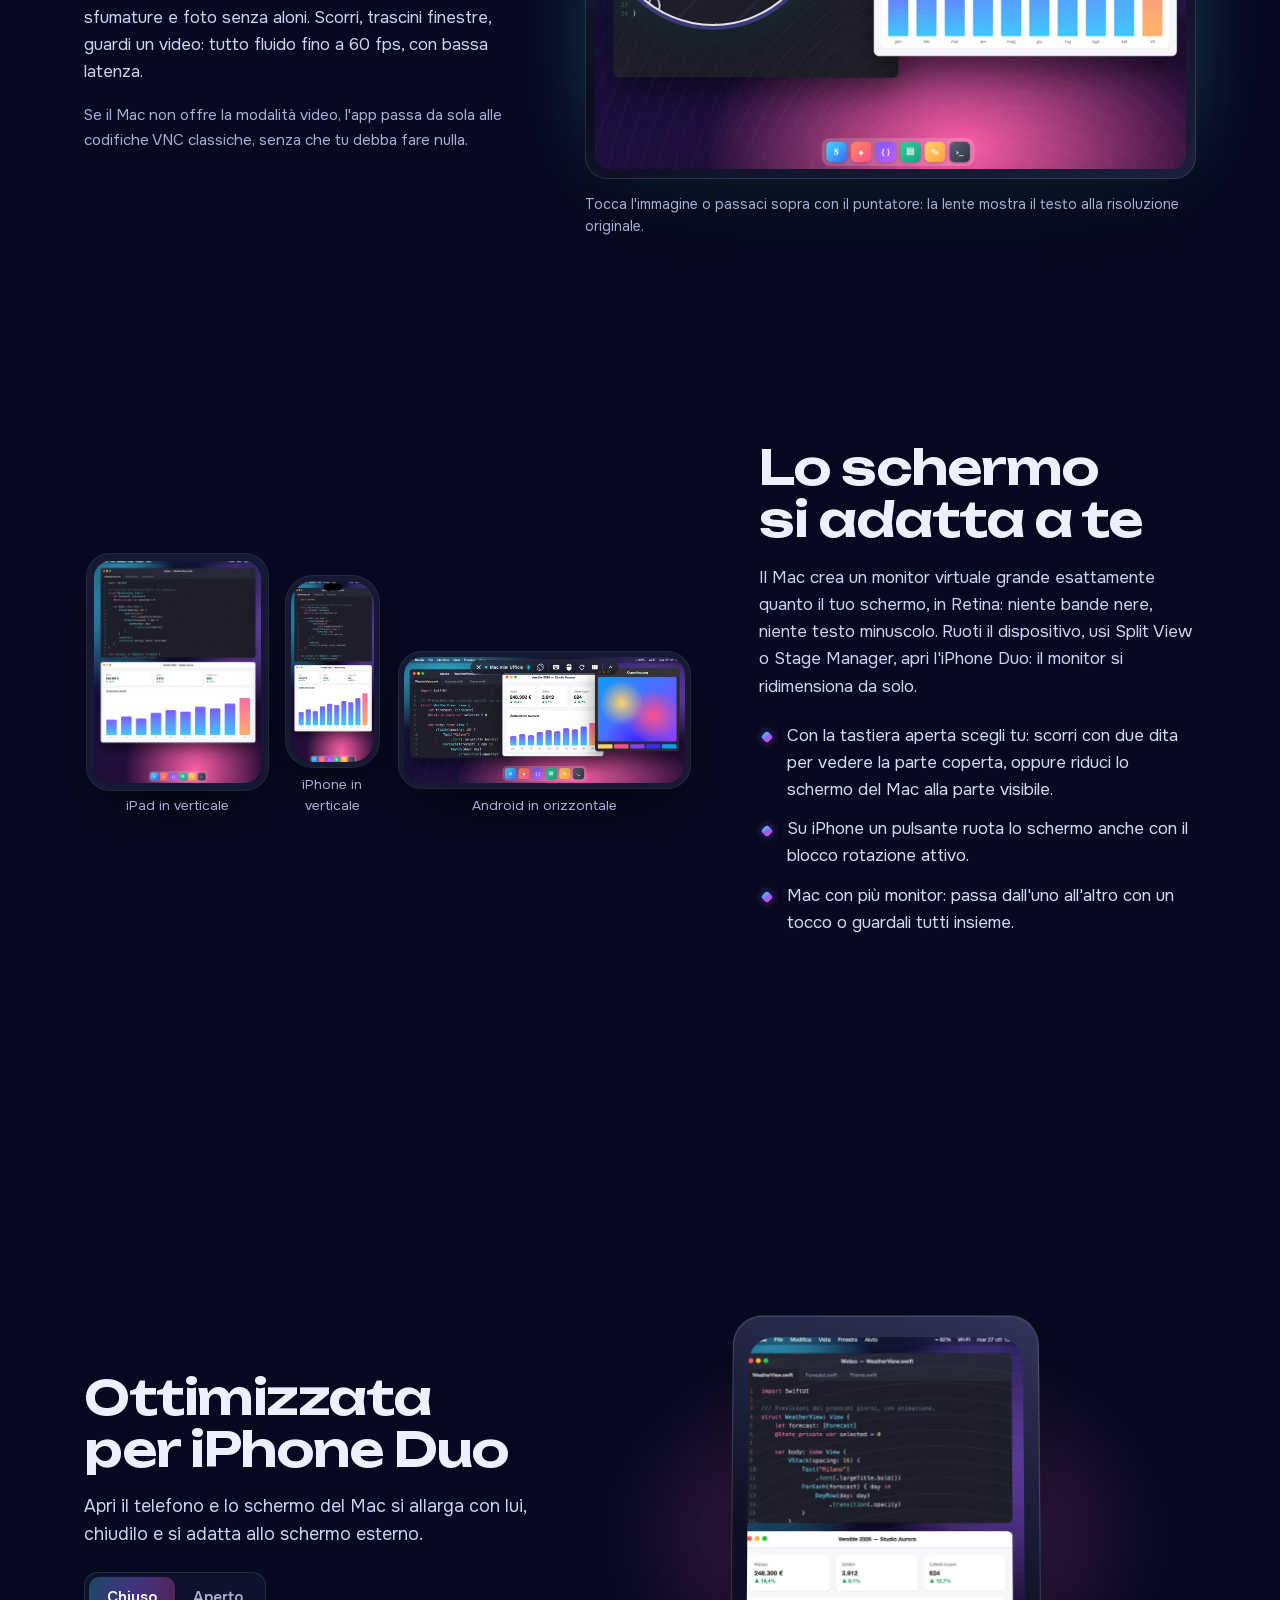
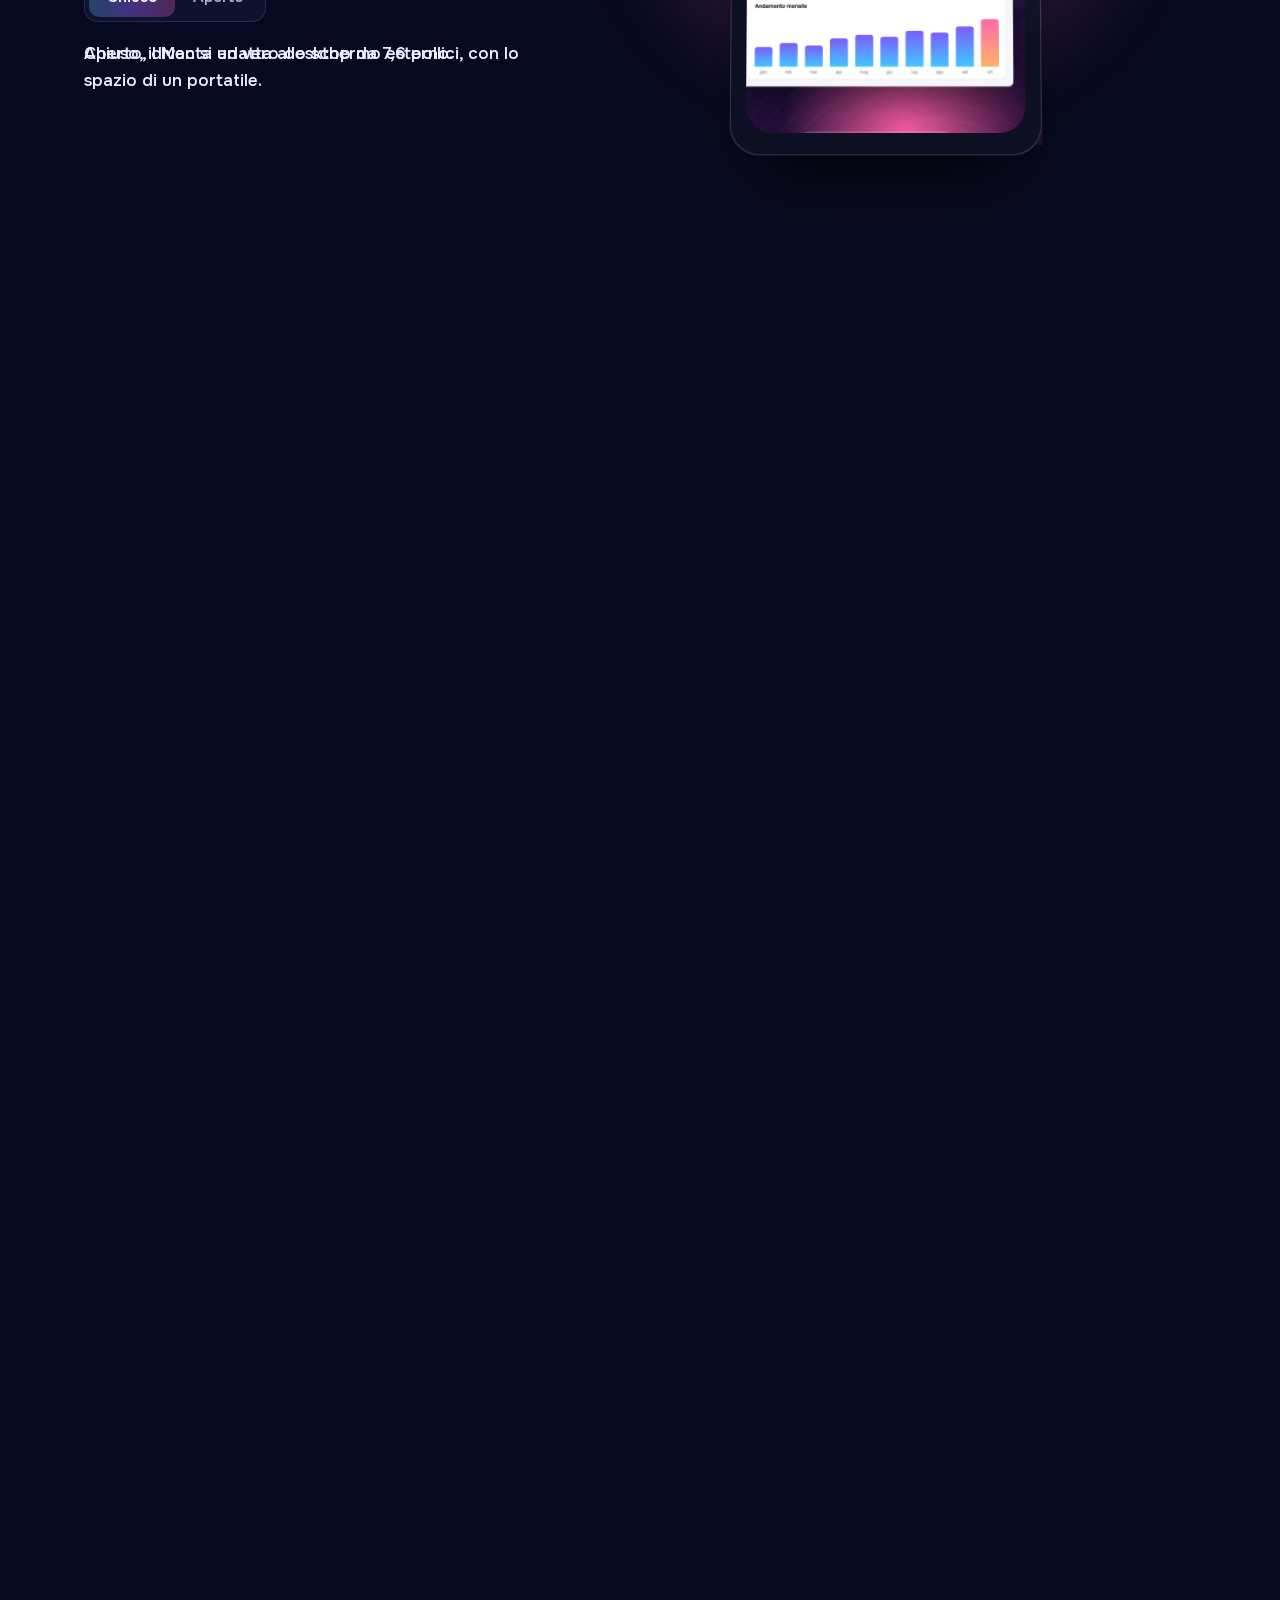
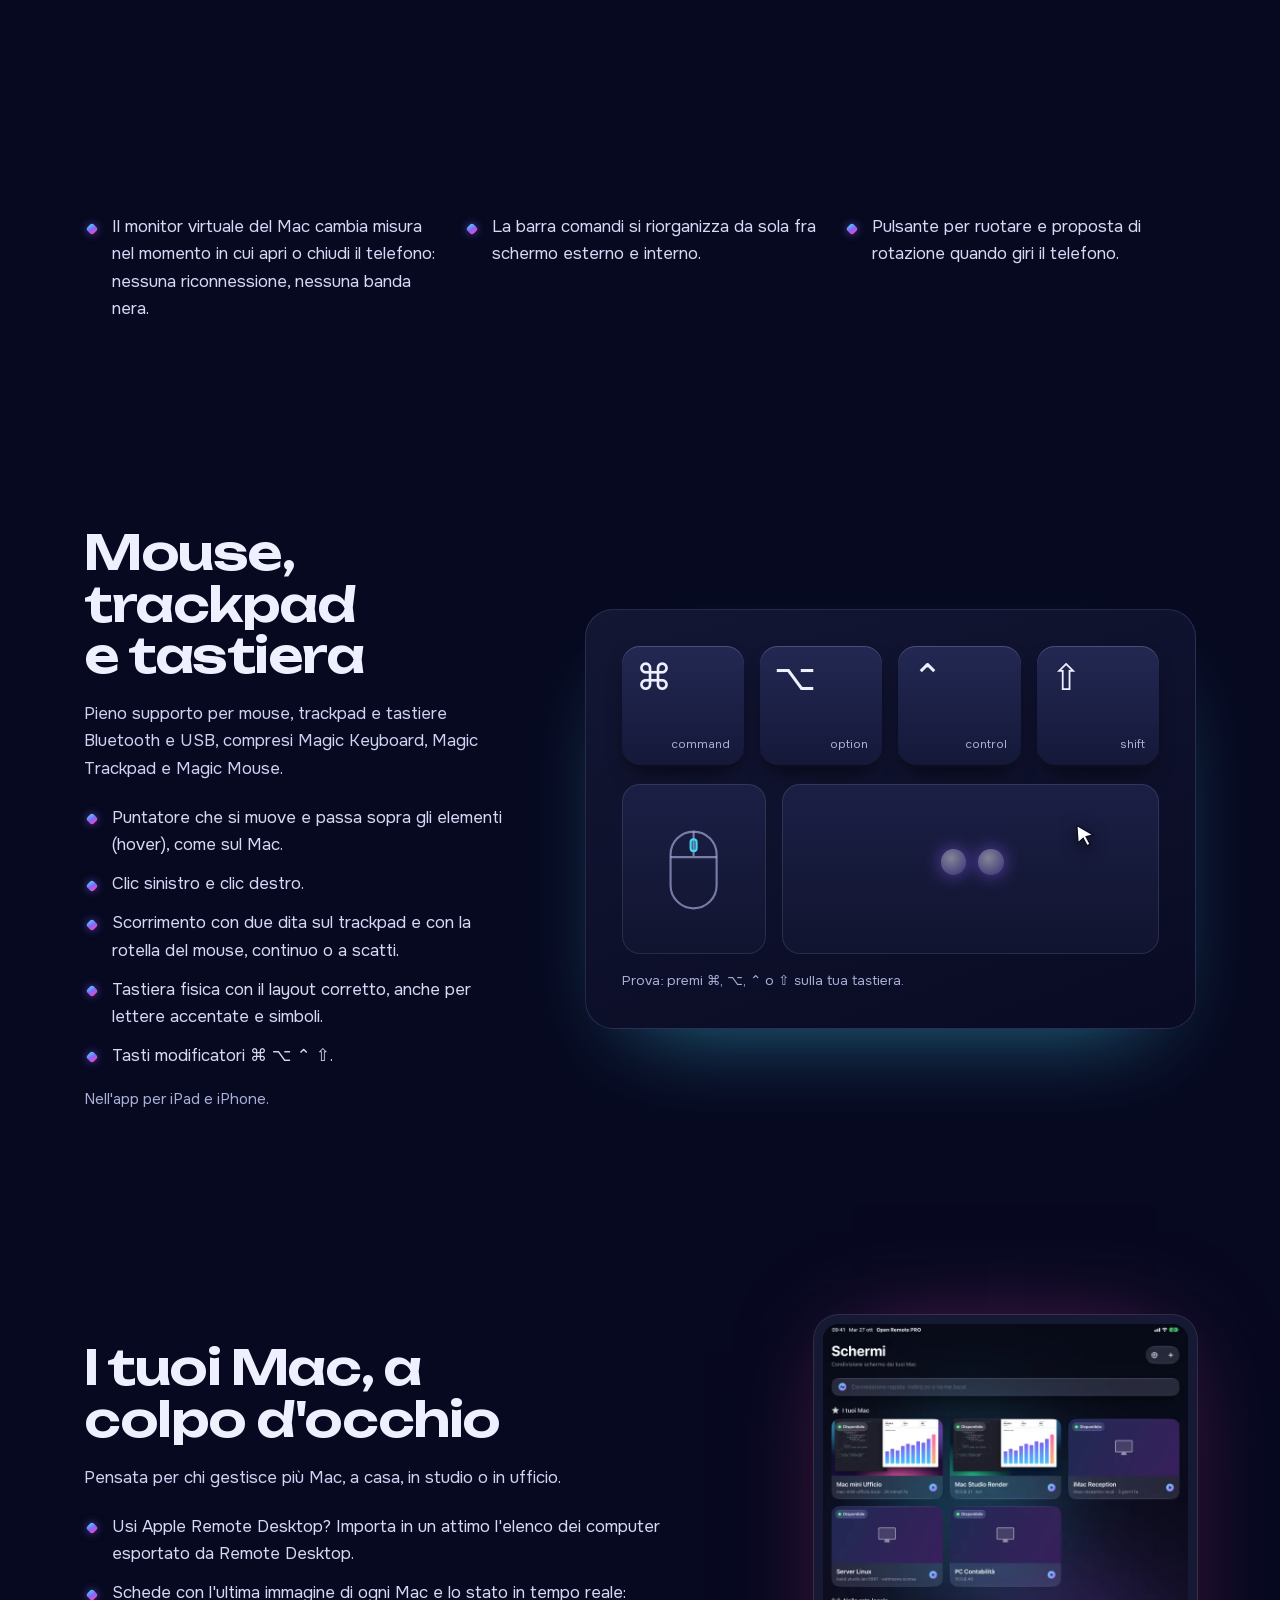
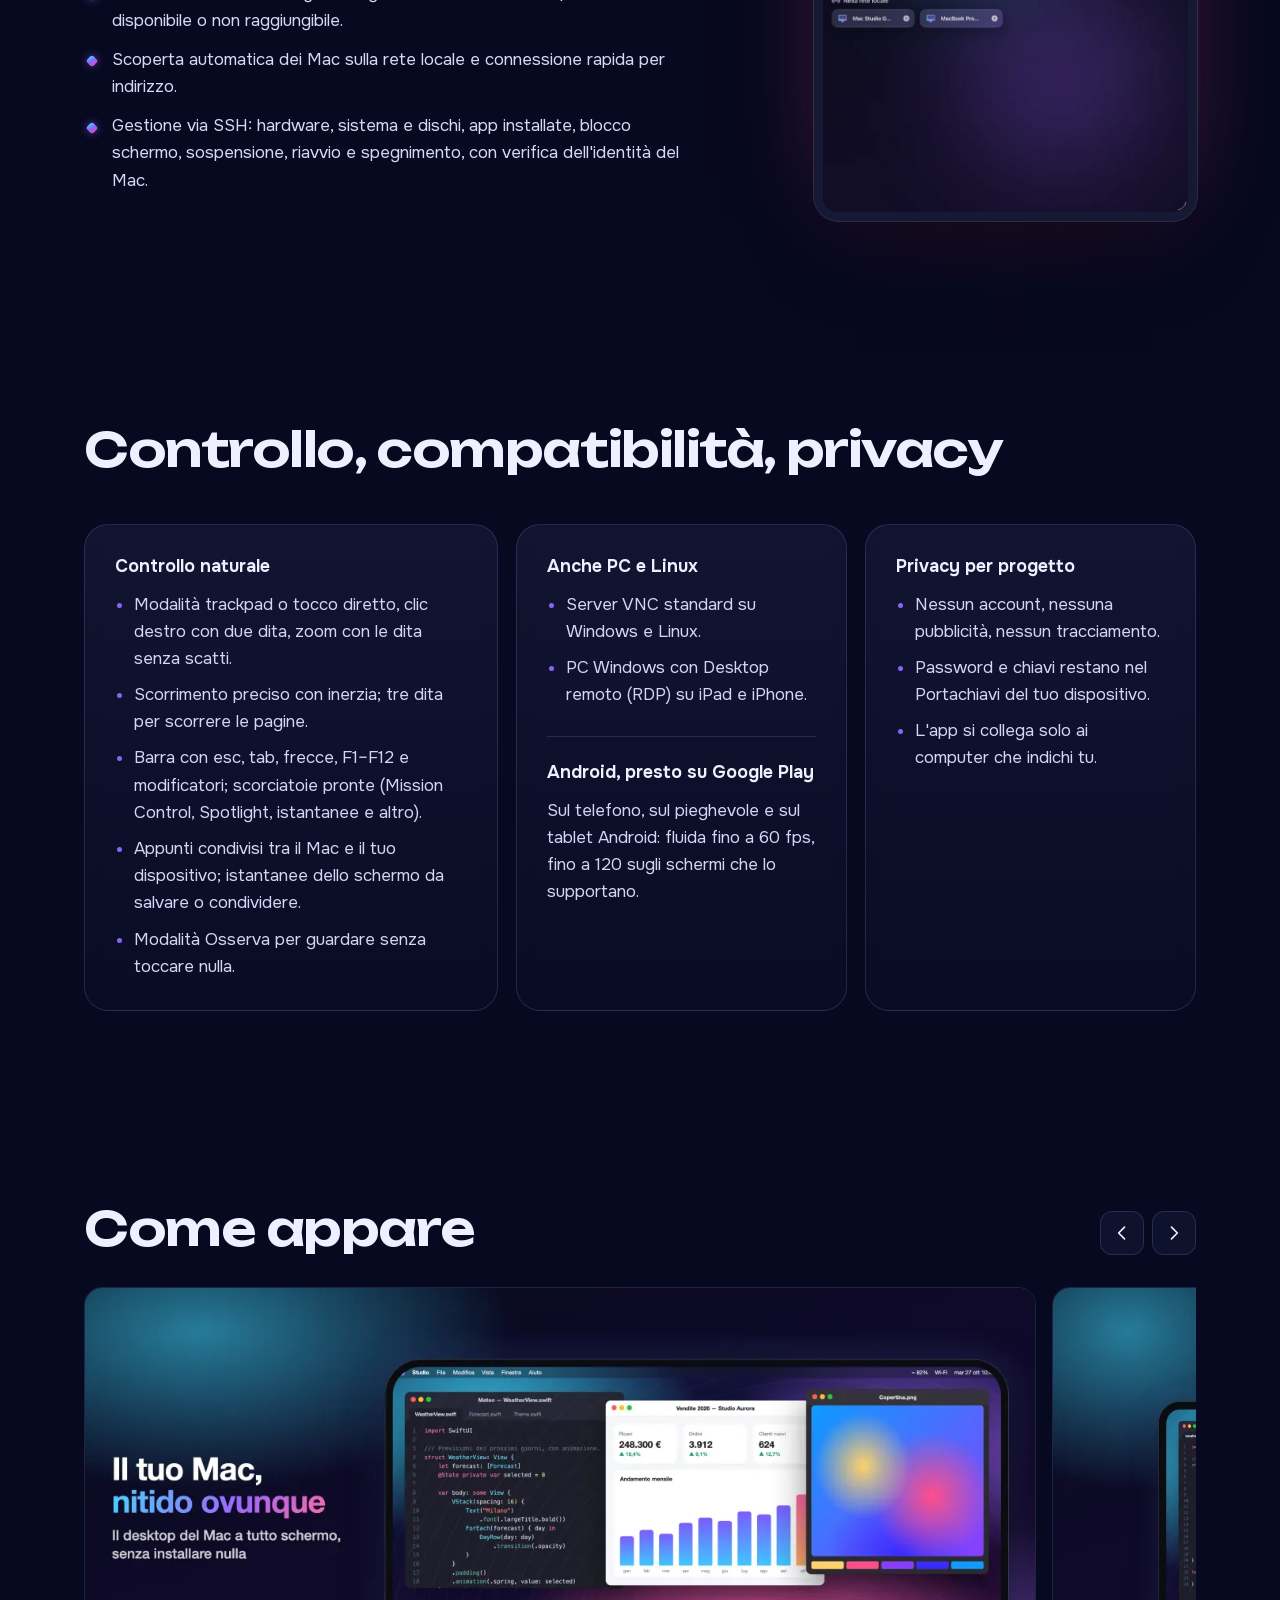
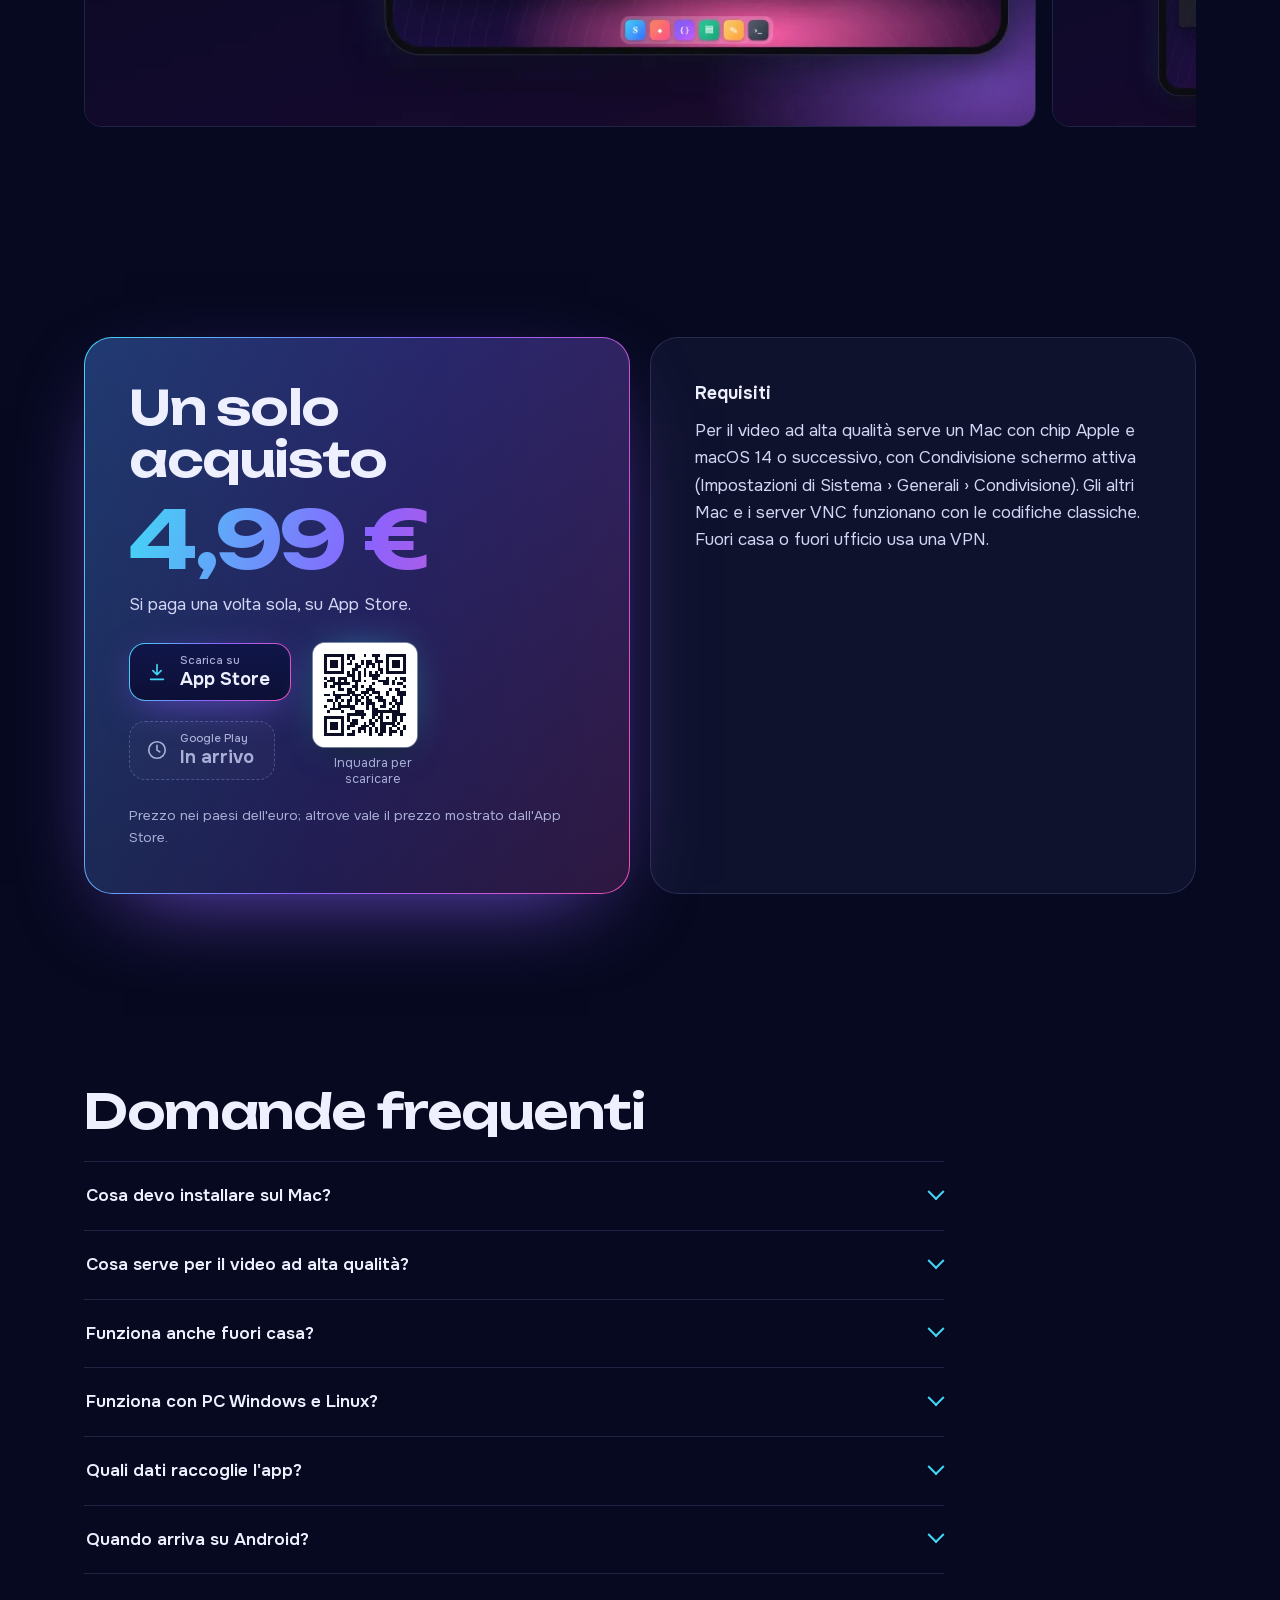
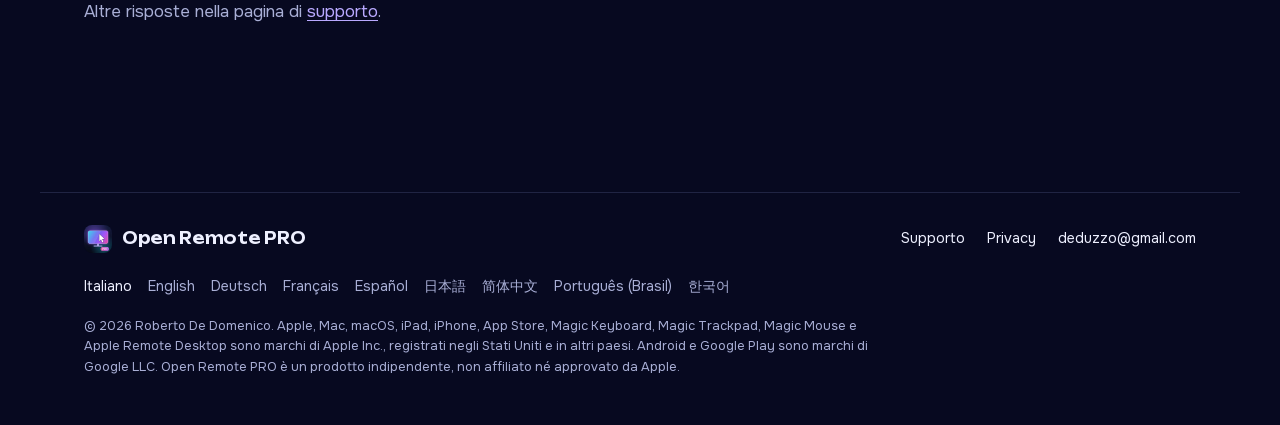
==== commit d3605fdb: "QR per l'App Store e sezione mouse, trackpad e tastiera Co-Authored-By: Claude Opus 5.5 <noreply@ant" ====
--- a/index.html
+++ b/index.html
@@ -67,6 +67,7 @@
         <svg viewBox="0 0 24 24" width="22" height="22" aria-hidden="true"><path fill="none" stroke="currentColor" stroke-width="1.8" stroke-linecap="round" d="M12 7v5l3 2M21 12a9 9 0 1 1-18 0 9 9 0 0 1 18 0Z"/></svg>
         <span><small>Google Play</small>In arrivo</span>
       </span>
+      <figure class="qr"><img src="img/qr-appstore.svg" width="37" height="37" alt="Codice QR per scaricare Open Remote PRO dall'App Store"><figcaption>Inquadra per scaricare</figcaption></figure>
     </div>
     <p class="hero-price">4,99 €, si paga una volta sola. Nessun account, nessuna pubblicità.</p>
   </div>
@@ -150,6 +151,28 @@
   <ul class="ticks duo-ticks"><li>Il monitor virtuale del Mac cambia misura nel momento in cui apri o chiudi il telefono: nessuna riconnessione, nessuna banda nera.</li><li>La barra comandi si riorganizza da sola fra schermo esterno e interno.</li><li>Pulsante per ruotare e proposta di rotazione quando giri il telefono.</li></ul>
 </section>
 
+<section id="input" class="feature feature-input">
+  <div class="feature-text">
+    <h2>Mouse, trackpad e tastiera</h2>
+    <p>Pieno supporto per mouse, trackpad e tastiere Bluetooth e USB, compresi Magic Keyboard, Magic Trackpad e Magic Mouse.</p>
+    <ul class="ticks"><li>Puntatore che si muove e passa sopra gli elementi (hover), come sul Mac.</li><li>Clic sinistro e clic destro.</li><li>Scorrimento con due dita sul trackpad e con la rotella del mouse, continuo o a scatti.</li><li>Tastiera fisica con il layout corretto, anche per lettere accentate e simboli.</li><li>Tasti modificatori ⌘ ⌥ ⌃ ⇧.</li></ul>
+    <p class="note">Nell'app per iPad e iPhone.</p>
+  </div>
+  <div class="input-visual reveal">
+    <div class="keys" aria-hidden="true">
+      <span class="key" data-key="Meta"><b>⌘</b><i>command</i></span>
+      <span class="key" data-key="Alt"><b>⌥</b><i>option</i></span>
+      <span class="key" data-key="Control"><b>⌃</b><i>control</i></span>
+      <span class="key" data-key="Shift"><b>⇧</b><i>shift</i></span>
+    </div>
+    <div class="pads" aria-hidden="true">
+      <div class="pad pad-mouse"><svg viewBox="0 0 60 96"><rect x="3" y="3" width="54" height="90" rx="27"/><path d="M30 3v30M3 33h54"/><rect class="wheel" x="26.5" y="12" width="7" height="14" rx="3.5"/></svg></div>
+      <div class="pad pad-track"><span class="finger"></span><span class="finger"></span><svg class="cursor" viewBox="0 0 24 24"><path d="M5 3l14 8-6 1.6 3.4 6.4-2.6 1.4-3.4-6.4L6 18z"/></svg></div>
+    </div>
+    <p class="key-hint">Prova: premi ⌘, ⌥, ⌃ o ⇧ sulla tua tastiera.</p>
+  </div>
+</section>
+
 <section class="feature feature-manage">
   <div class="feature-text">
     <h2>I tuoi Mac, a colpo d'occhio</h2>
@@ -164,7 +187,7 @@
   <div class="more-cols">
     <div class="more">
       <h3>Controllo naturale</h3>
-      <ul><li>Modalità trackpad o tocco diretto, clic destro con due dita, zoom con le dita senza scatti.</li><li>Scorrimento preciso con inerzia; tre dita per scorrere le pagine.</li><li>Tastiera fisica o a schermo con il layout giusto, anche nei campi password.</li><li>Barra con esc, tab, frecce, F1–F12 e modificatori; scorciatoie pronte (Mission Control, Spotlight, istantanee e altro).</li><li>Appunti condivisi tra il Mac e il tuo dispositivo; istantanee dello schermo da salvare o condividere.</li><li>Modalità Osserva per guardare senza toccare nulla.</li></ul>
+      <ul><li>Modalità trackpad o tocco diretto, clic destro con due dita, zoom con le dita senza scatti.</li><li>Scorrimento preciso con inerzia; tre dita per scorrere le pagine.</li><li>Barra con esc, tab, frecce, F1–F12 e modificatori; scorciatoie pronte (Mission Control, Spotlight, istantanee e altro).</li><li>Appunti condivisi tra il Mac e il tuo dispositivo; istantanee dello schermo da salvare o condividere.</li><li>Modalità Osserva per guardare senza toccare nulla.</li></ul>
     </div>
     <div class="more">
       <h3>Anche PC e Linux</h3>
@@ -202,10 +225,17 @@
     <h2 id="t-price">Un solo acquisto</h2>
     <p class="price-tag">4,99 €</p>
     <p class="price-sub">Si paga una volta sola, su App Store.</p>
+    <div class="price-get">
     <a class="store store-apple" href="https://apps.apple.com/app/id6828052464">
       <svg viewBox="0 0 24 24" width="22" height="22" aria-hidden="true"><path fill="none" stroke="currentColor" stroke-width="1.8" stroke-linecap="round" d="M12 4v11m0 0-4.5-4.5M12 15l4.5-4.5M5 20h14"/></svg>
       <span><small>Scarica su</small>App Store</span>
     </a>
+    <figure class="qr"><img src="img/qr-appstore.svg" width="37" height="37" alt="Codice QR per scaricare Open Remote PRO dall'App Store"><figcaption>Inquadra per scaricare</figcaption></figure>
+    <span class="store store-soon" aria-disabled="true">
+      <svg viewBox="0 0 24 24" width="22" height="22" aria-hidden="true"><path fill="none" stroke="currentColor" stroke-width="1.8" stroke-linecap="round" d="M12 7v5l3 2M21 12a9 9 0 1 1-18 0 9 9 0 0 1 18 0Z"/></svg>
+      <span><small>Google Play</small>In arrivo</span>
+    </span>
+    </div>
     <p class="note">Prezzo nei paesi dell'euro; altrove vale il prezzo mostrato dall'App Store.</p>
   </div>
   <div class="req">
@@ -237,7 +267,7 @@
     </nav>
   </div>
   <p class="langs-inline"><a href="" hreflang="it" lang="it" aria-current="page">Italiano</a> <a href="en/" hreflang="en" lang="en">English</a> <a href="de/" hreflang="de" lang="de">Deutsch</a> <a href="fr/" hreflang="fr" lang="fr">Français</a> <a href="es/" hreflang="es" lang="es">Español</a> <a href="ja/" hreflang="ja" lang="ja">日本語</a> <a href="zh-hans/" hreflang="zh-Hans" lang="zh-Hans">简体中文</a> <a href="pt-br/" hreflang="pt-BR" lang="pt-BR">Português (Brasil)</a> <a href="ko/" hreflang="ko" lang="ko">한국어</a></p>
-  <p class="legal">© 2026 Roberto De Domenico. Apple, Mac, macOS, iPad, iPhone, App Store e Apple Remote Desktop sono marchi di Apple Inc., registrati negli Stati Uniti e in altri paesi. Android e Google Play sono marchi di Google LLC. Open Remote PRO è un prodotto indipendente, non affiliato né approvato da Apple.</p>
+  <p class="legal">© 2026 Roberto De Domenico. Apple, Mac, macOS, iPad, iPhone, App Store, Magic Keyboard, Magic Trackpad, Magic Mouse e Apple Remote Desktop sono marchi di Apple Inc., registrati negli Stati Uniti e in altri paesi. Android e Google Play sono marchi di Google LLC. Open Remote PRO è un prodotto indipendente, non affiliato né approvato da Apple.</p>
 </footer>
 <script src="main.js" defer></script>
 </body>
--- a/style.css
+++ b/style.css
@@ -44,7 +44,7 @@
 h3{font-size:1.125rem;font-weight:650;line-height:1.3}
 p{margin:0}
 :lang(ja) h1,:lang(ja) h2,:lang(zh-Hans) h1,:lang(zh-Hans) h2,:lang(ko) h1,:lang(ko) h2{letter-spacing:0;line-height:1.3;font-weight:700}
-:lang(ja) h1,:lang(ja) h2{word-break:auto-phrase}
+:lang(ja) h1,:lang(ja) h2,:lang(ja) .qr figcaption{word-break:auto-phrase}
 :lang(ja) .hero h1,:lang(zh-Hans) .hero h1,:lang(ko) .hero h1{font-size:clamp(2.1rem,1rem + 3.6vw,3.9rem);line-height:1.18;letter-spacing:0}
 :lang(ko){word-break:keep-all}
 :lang(ja) body,:lang(zh-Hans) body,:lang(ko) body{line-height:1.75}
@@ -136,7 +136,7 @@
 .plain-list svg{width:20px;height:20px;fill:none;stroke:var(--cyan);stroke-width:2.2;stroke-linecap:round;stroke-linejoin:round}
 
 /* sezioni funzione */
-.feature{display:grid;gap:clamp(32px,5vw,72px);align-items:center;padding-block:clamp(56px,8vw,112px)}
+.feature{display:grid;grid-template-columns:minmax(0,1fr);gap:clamp(32px,5vw,72px);align-items:center;padding-block:clamp(56px,8vw,112px)}
 @media (min-width:960px){
   .feature{grid-template-columns:minmax(0,5fr) minmax(0,7fr)}
   .feature-fit{grid-template-columns:minmax(0,7fr) minmax(0,5fr)}
@@ -278,6 +278,46 @@
 .langs-inline a:hover,.langs-inline a[aria-current]{color:var(--text)}
 .legal{margin-top:18px;font-size:.8rem;line-height:1.6;max-width:90ch}
 
+/* QR per scaricare: solo dove serve inquadrarlo, cioè su schermi grandi */
+.qr{display:none;margin:0;text-align:center}
+.qr img{width:104px;height:104px;padding:0;border-radius:12px;background:#fff;box-shadow:0 0 0 1px rgba(255,255,255,.4),0 12px 30px -10px rgba(0,0,0,.7),0 0 40px -12px rgba(67,214,245,.7)}
+.qr figcaption{margin-top:8px;font-size:.78rem;line-height:1.3;color:var(--muted);max-width:120px}
+@media (min-width:960px){
+  .qr{display:block}
+  .hero .cta-row{align-items:flex-start}
+  .hero .qr{margin-left:8px}
+}
+.price-get{display:grid;grid-template-columns:auto;justify-content:start;align-items:start;gap:12px 22px}
+.price-get .store{justify-self:start}
+@media (min-width:960px){.price-get{grid-template-columns:auto auto}.price-get .store-apple{grid-area:1/1}.price-get .store-soon{grid-area:2/1}.price-get .qr{grid-area:1/2/3/3}}
+
+/* mouse, trackpad e tastiera */
+.input-visual{position:relative;padding:clamp(20px,3vw,36px);border-radius:28px;background:linear-gradient(160deg,rgba(150,160,255,.09),rgba(150,160,255,.02));border:1px solid var(--line);
+  box-shadow:0 40px 90px -50px rgba(67,214,245,.6)}
+.keys{display:grid;grid-template-columns:repeat(4,1fr);gap:clamp(8px,1.4vw,16px)}
+.key{position:relative;aspect-ratio:1;border-radius:clamp(12px,1.6vw,18px);display:flex;flex-direction:column;justify-content:space-between;padding:clamp(8px,1.2vw,14px);
+  background:linear-gradient(180deg,#232853,#141838);box-shadow:inset 0 1px 0 rgba(255,255,255,.18),inset 0 -3px 0 rgba(0,0,0,.45),0 10px 24px -12px rgba(0,0,0,.9);
+  transition:transform .12s ease,box-shadow .2s,background .2s;cursor:default;user-select:none;-webkit-user-select:none}
+.key b{font-family:system-ui,-apple-system,sans-serif;font-weight:500;font-size:clamp(1.3rem,1rem + 1.6vw,2.3rem);line-height:1;color:var(--text)}
+.key i{font-style:normal;font-size:clamp(.62rem,.5rem + .3vw,.78rem);color:var(--muted);align-self:flex-end}
+.key.down{transform:translateY(3px);background:linear-gradient(180deg,#2c2470,#1a1650) padding-box;
+  box-shadow:inset 0 1px 0 rgba(255,255,255,.2),0 0 0 1.5px rgba(138,99,255,.9),0 0 28px -2px rgba(138,99,255,.8)}
+.key.down b{color:#fff;text-shadow:0 0 12px var(--cyan)}
+.pads{display:grid;grid-template-columns:1fr 2.6fr;gap:clamp(8px,1.4vw,16px);margin-top:clamp(8px,1.4vw,16px)}
+.pad{border-radius:clamp(12px,1.6vw,18px);background:linear-gradient(180deg,#1b1f45,#11142f);box-shadow:inset 0 0 0 1px rgba(255,255,255,.1);display:grid;place-items:center;min-height:clamp(110px,14vw,170px);position:relative;overflow:hidden}
+.pad-mouse svg{width:clamp(34px,4vw,52px);fill:none;stroke:rgba(200,205,255,.55);stroke-width:2.5}
+.pad-mouse .wheel{fill:rgba(67,214,245,.25);stroke:var(--cyan)}
+.finger{position:absolute;top:38%;width:clamp(18px,2vw,26px);aspect-ratio:1;border-radius:50%;background:radial-gradient(circle at 40% 35%,rgba(255,255,255,.55),rgba(138,99,255,.35));box-shadow:0 0 18px rgba(138,99,255,.7);opacity:.85}
+.finger:first-child{left:42%}
+.finger:nth-child(2){left:52%}
+.pad-track .cursor{position:absolute;right:16%;top:22%;width:clamp(20px,2.2vw,28px);fill:#fff;stroke:#0b0d24;stroke-width:1.2;filter:drop-shadow(0 4px 8px rgba(0,0,0,.6))}
+.motion .input-visual:hover .finger{animation:twofinger 1.6s var(--ease) infinite}
+.motion .input-visual:hover .wheel{animation:wheel 1.6s steps(4) infinite}
+@keyframes twofinger{0%,100%{transform:translateY(0)}50%{transform:translateY(-34px)}}
+@keyframes wheel{to{transform:translateY(-4px)}}
+.key-hint{display:none;margin-top:16px;font-size:.85rem;color:var(--muted)}
+@media (hover:hover) and (pointer:fine){.key-hint{display:block}}
+
 /* comparsa delle immagini allo scorrimento */
 .motion .reveal{opacity:0;transform:translateY(36px) scale(.97);transition:opacity .9s var(--ease),transform 1.1s var(--ease)}
 .motion .reveal.in{opacity:1;transform:none}
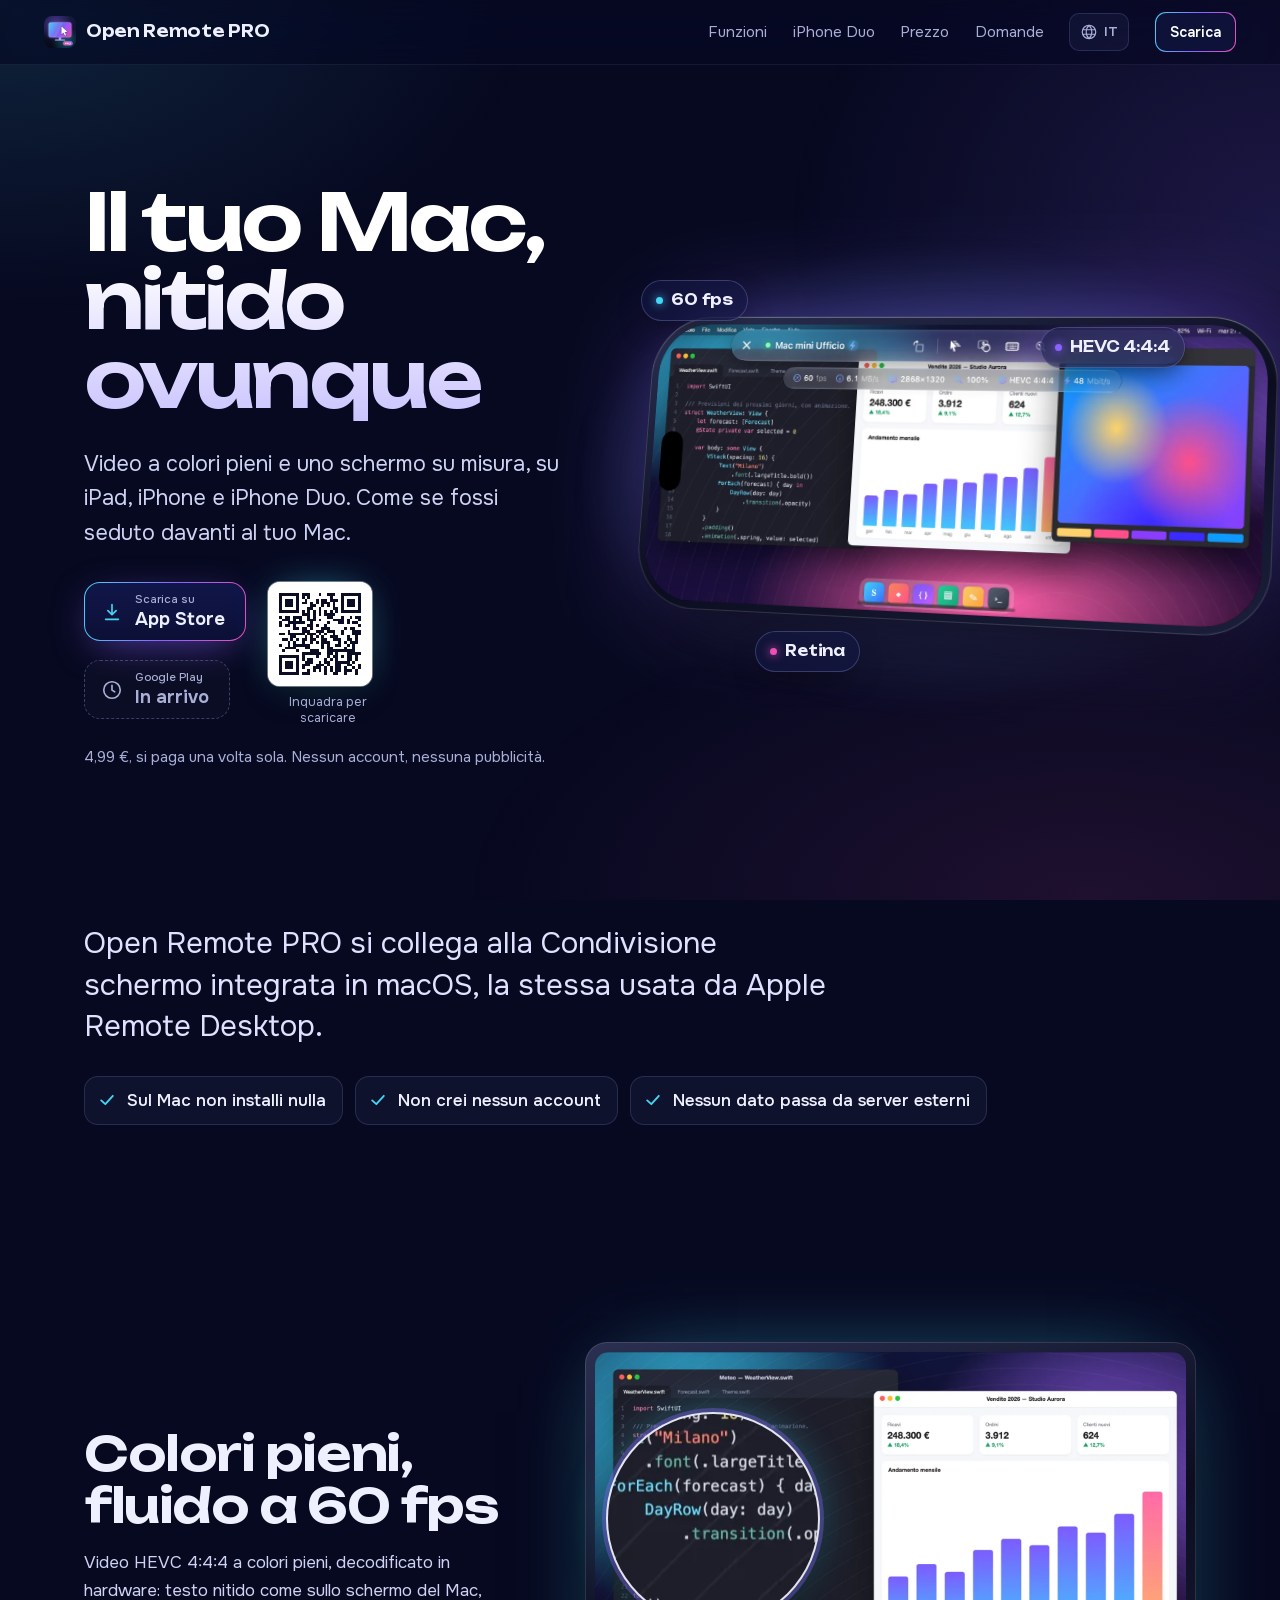
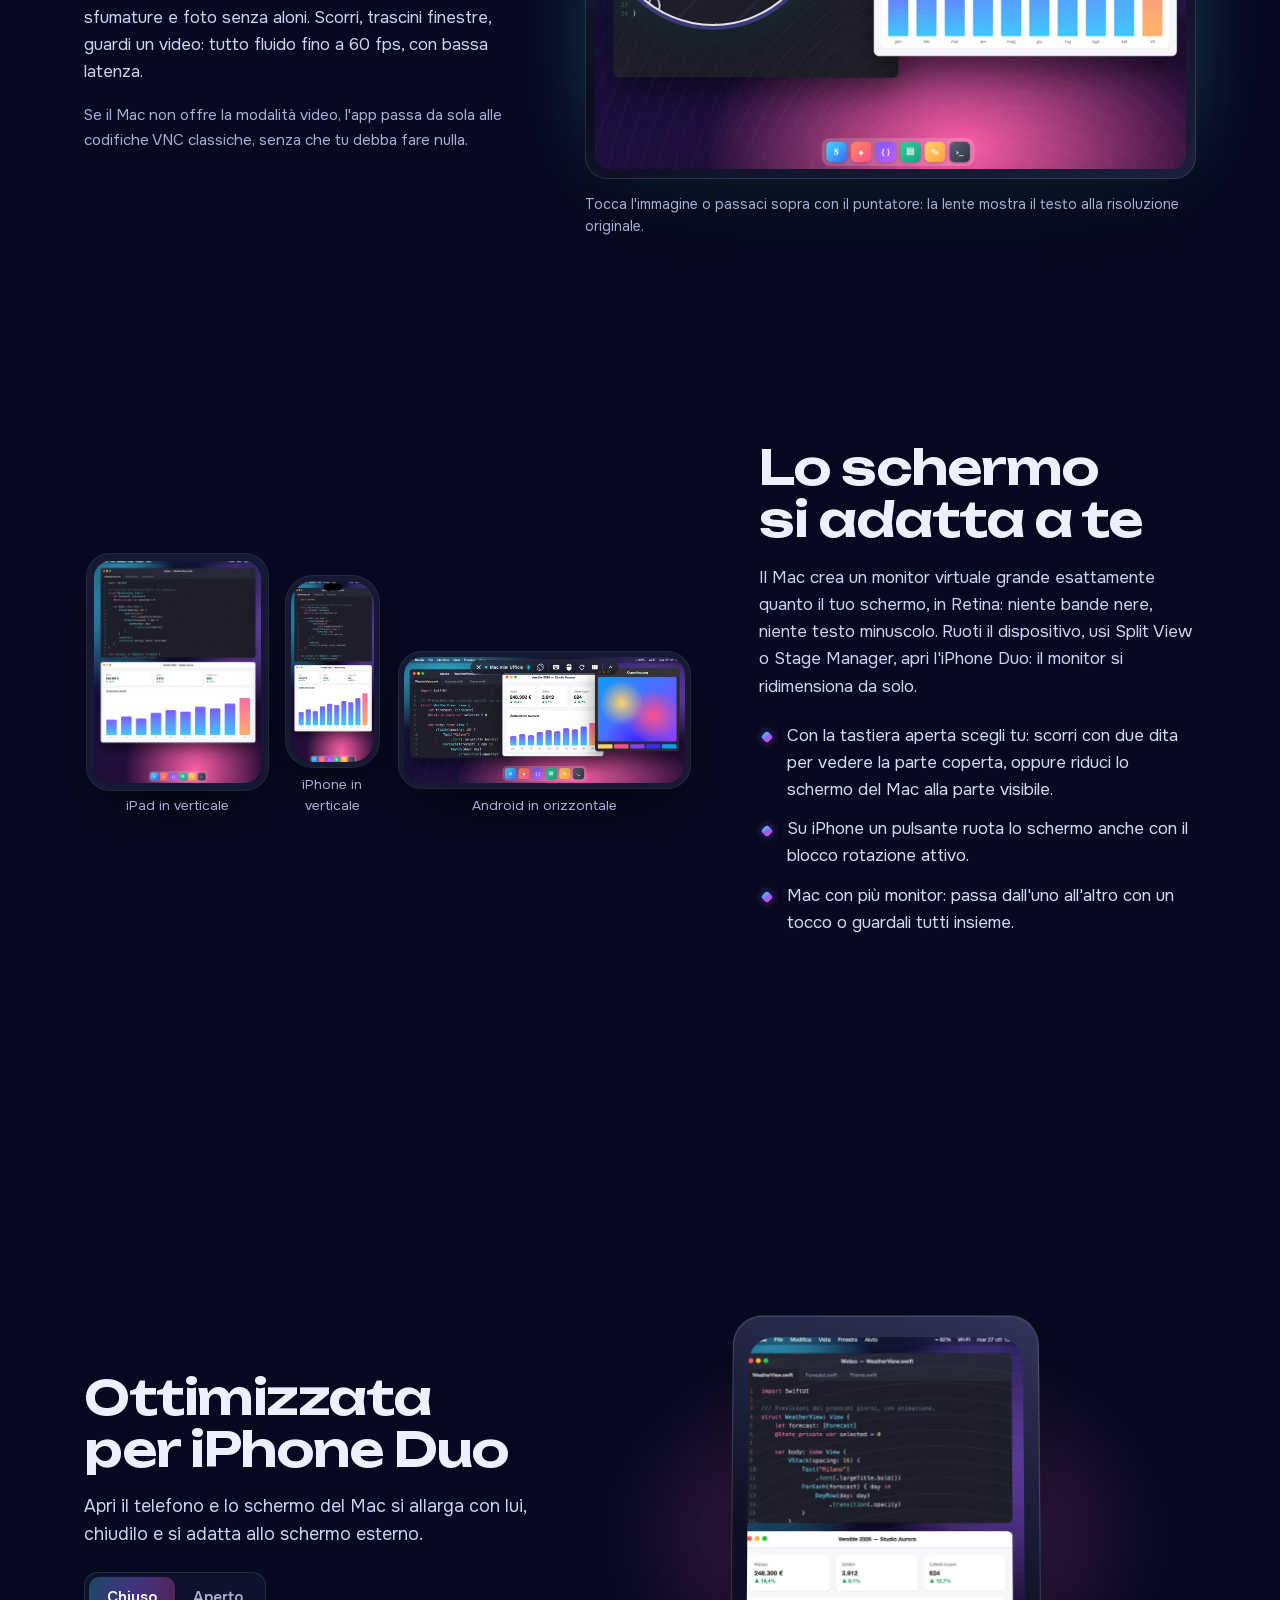
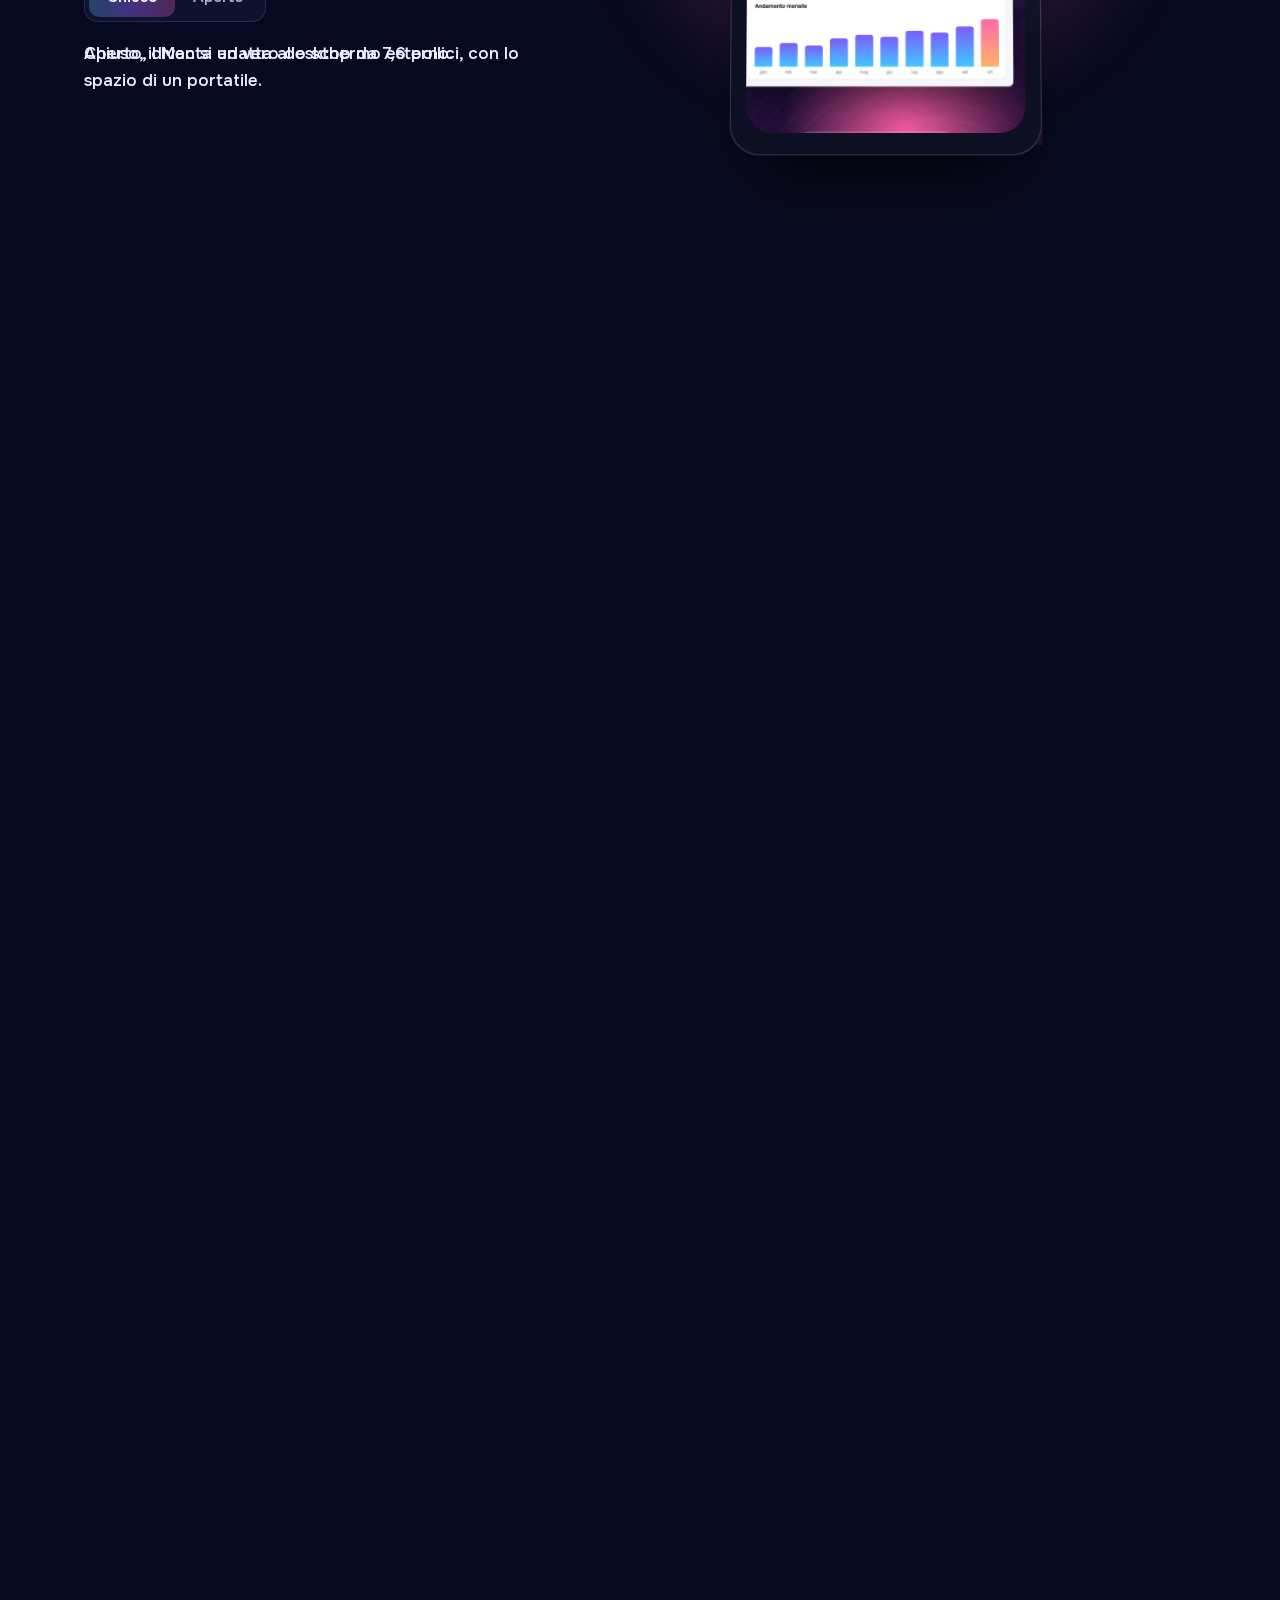
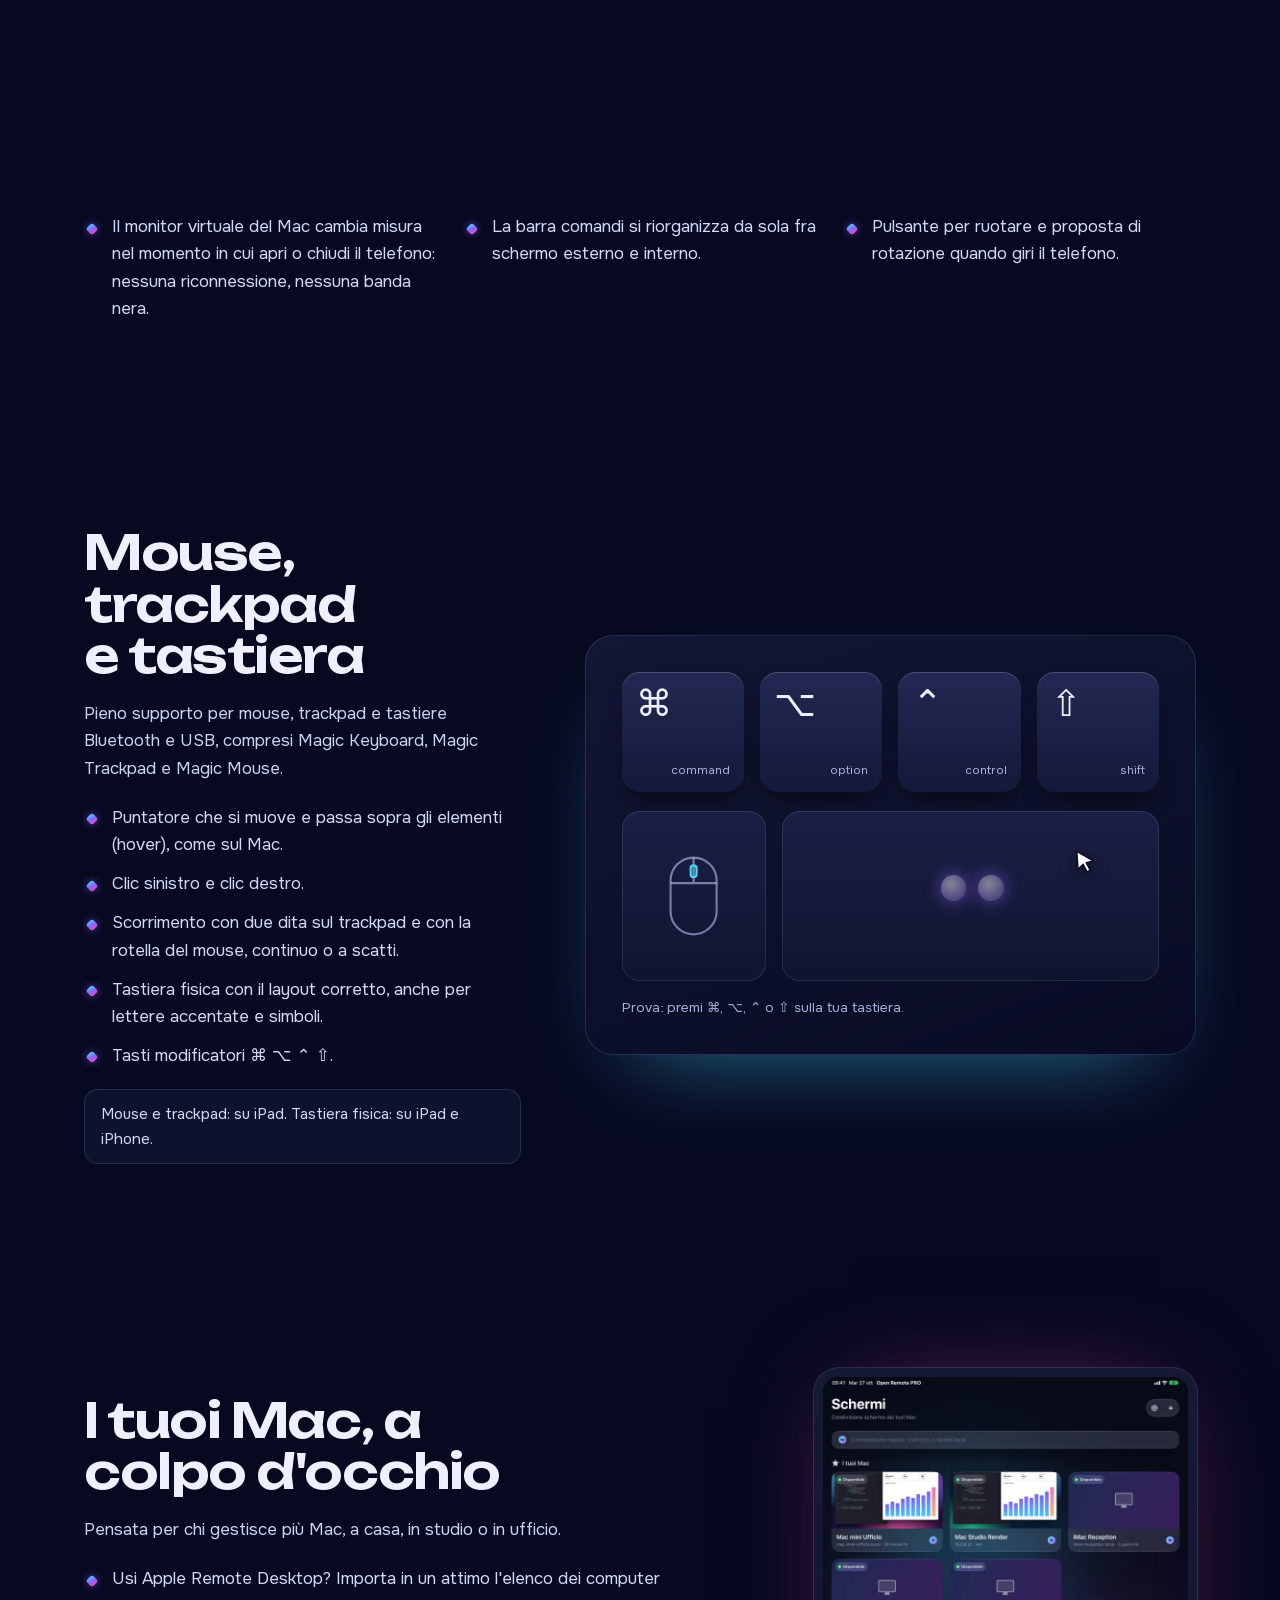
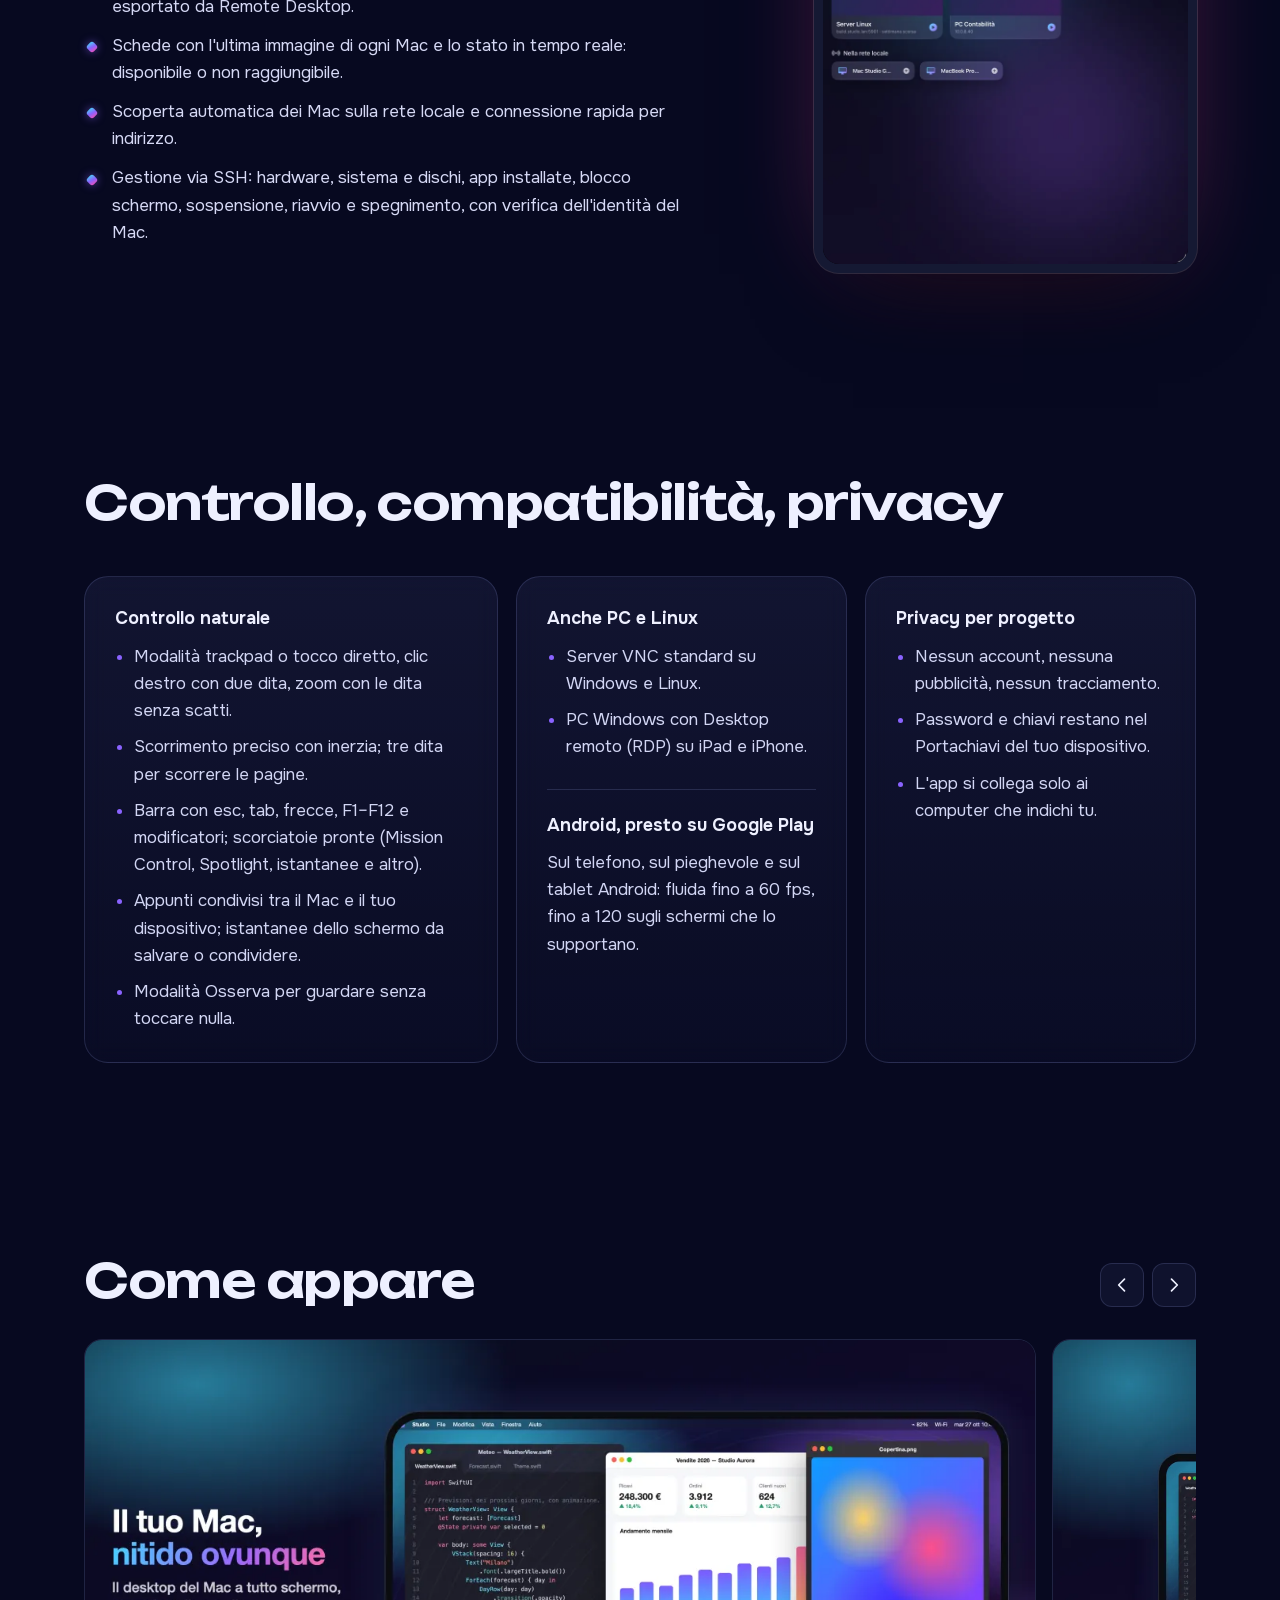
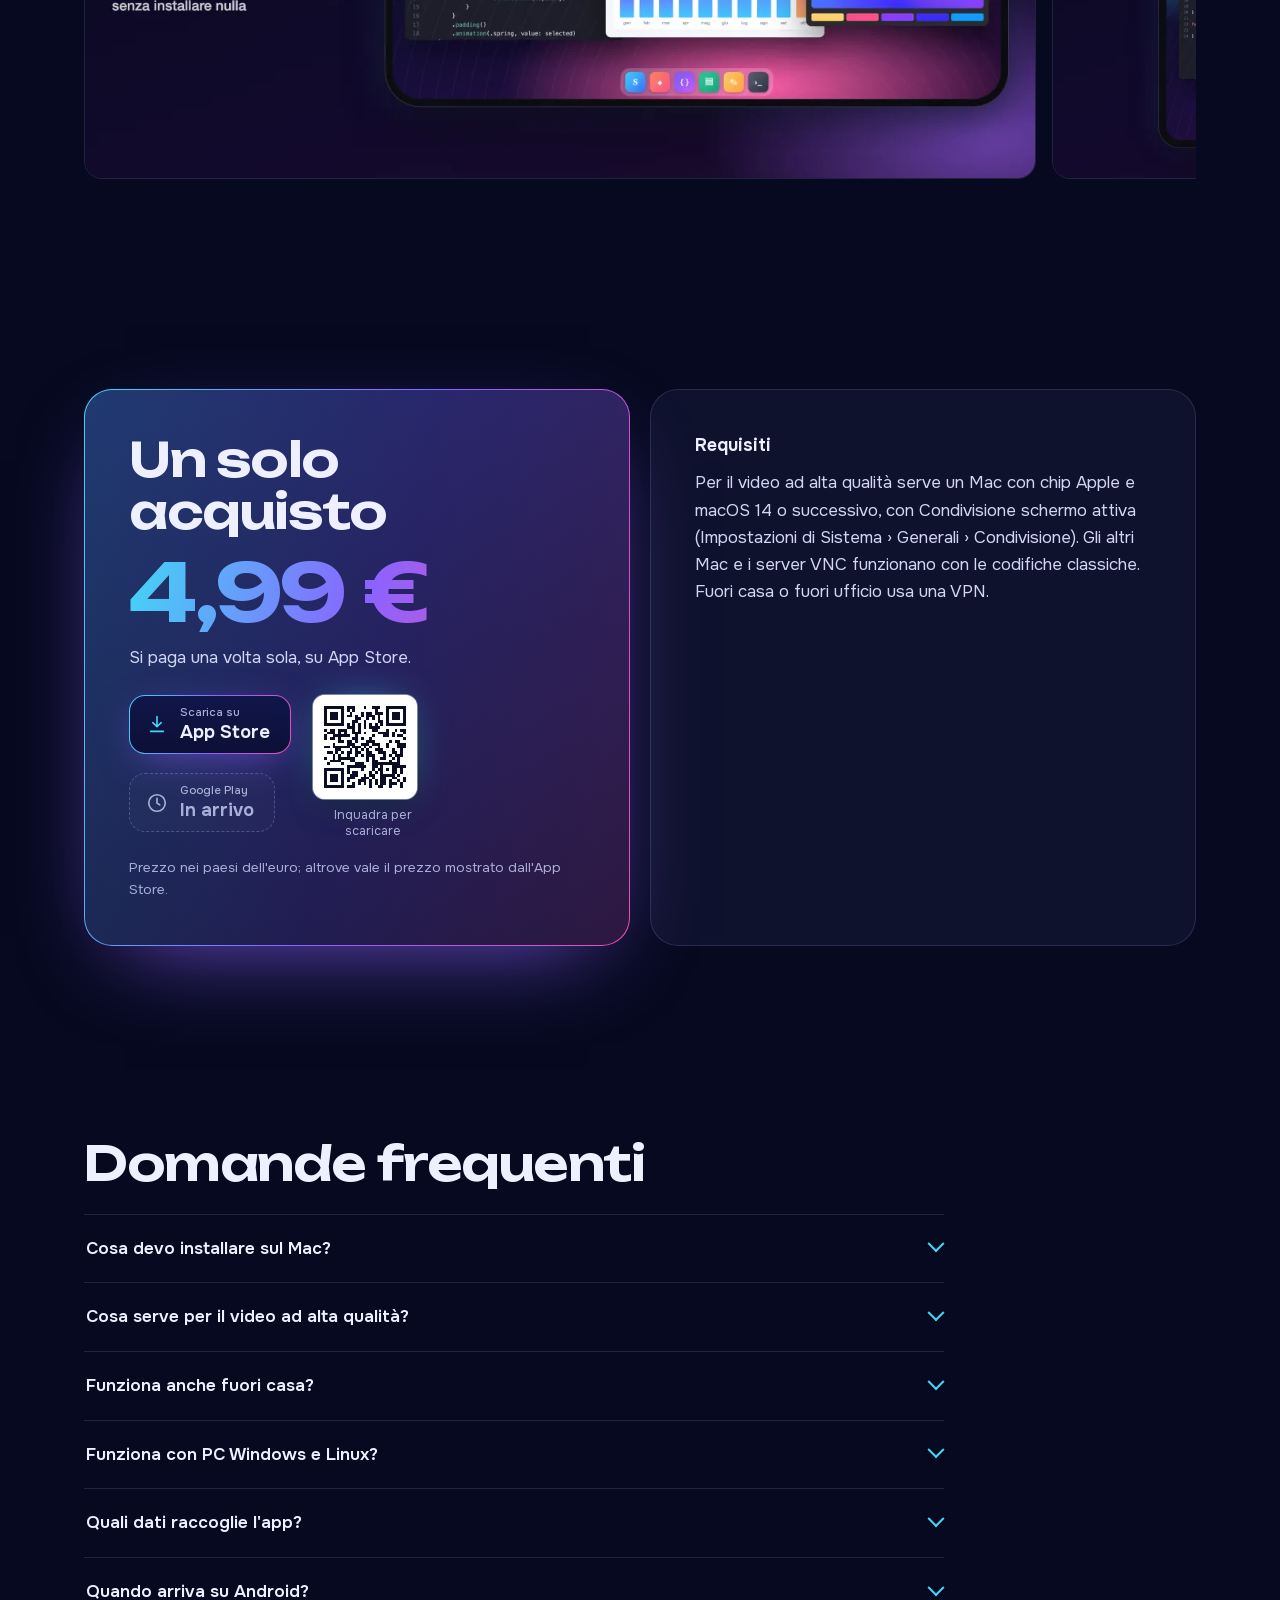
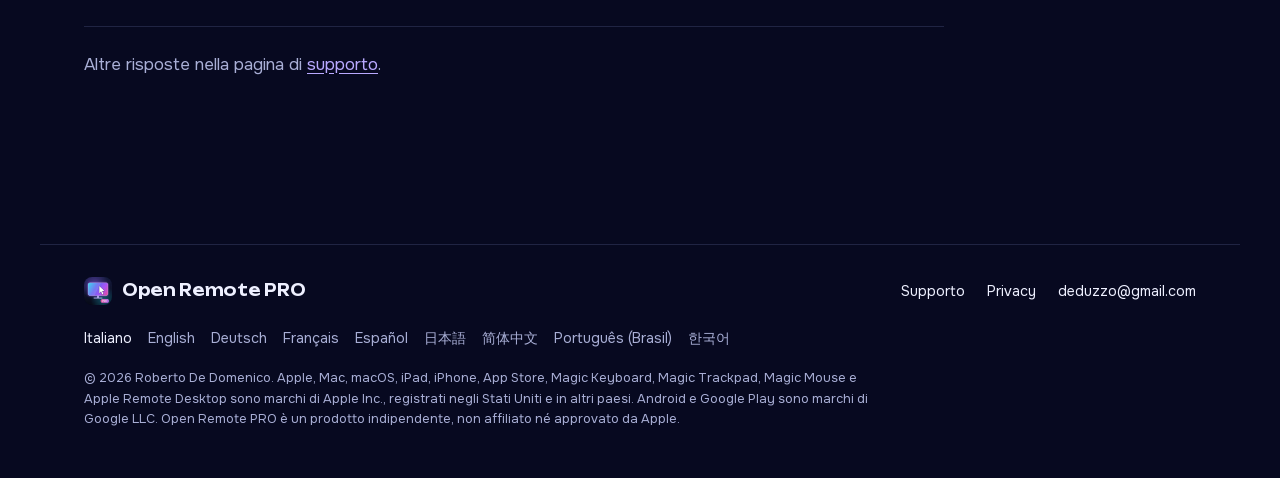
==== commit 587377cd: "Mouse e trackpad su iPad, tastiera fisica su iPad e iPhone Co-Authored-By: Claude Opus 5.5 <noreply@" ====
--- a/index.html
+++ b/index.html
@@ -156,7 +156,7 @@
     <h2>Mouse, trackpad e tastiera</h2>
     <p>Pieno supporto per mouse, trackpad e tastiere Bluetooth e USB, compresi Magic Keyboard, Magic Trackpad e Magic Mouse.</p>
     <ul class="ticks"><li>Puntatore che si muove e passa sopra gli elementi (hover), come sul Mac.</li><li>Clic sinistro e clic destro.</li><li>Scorrimento con due dita sul trackpad e con la rotella del mouse, continuo o a scatti.</li><li>Tastiera fisica con il layout corretto, anche per lettere accentate e simboli.</li><li>Tasti modificatori ⌘ ⌥ ⌃ ⇧.</li></ul>
-    <p class="note">Nell'app per iPad e iPhone.</p>
+    <p class="note">Mouse e trackpad: su iPad. Tastiera fisica: su iPad e iPhone.</p>
   </div>
   <div class="input-visual reveal">
     <div class="keys" aria-hidden="true">
--- a/style.css
+++ b/style.css
@@ -284,8 +284,9 @@
 .qr figcaption{margin-top:8px;font-size:.78rem;line-height:1.3;color:var(--muted);max-width:120px}
 @media (min-width:960px){
   .qr{display:block}
-  .hero .cta-row{align-items:flex-start}
-  .hero .qr{margin-left:8px}
+  .hero .cta-row{display:grid;grid-template-columns:auto auto;justify-content:start;align-items:start;gap:12px 22px}
+  .hero .cta-row .store{justify-self:start}
+  .hero .store-apple{grid-area:1/1}.hero .store-soon{grid-area:2/1}.hero .qr{grid-area:1/2/3/3}
 }
 .price-get{display:grid;grid-template-columns:auto;justify-content:start;align-items:start;gap:12px 22px}
 .price-get .store{justify-self:start}
@@ -318,6 +319,8 @@
 .key-hint{display:none;margin-top:16px;font-size:.85rem;color:var(--muted)}
 @media (hover:hover) and (pointer:fine){.key-hint{display:block}}
 
+.feature-input .feature-text>.note{margin-top:20px;padding:12px 16px;border-radius:14px;border:1px solid var(--line);background:var(--panel);color:#d6d9f5}
+
 /* comparsa delle immagini allo scorrimento */
 .motion .reveal{opacity:0;transform:translateY(36px) scale(.97);transition:opacity .9s var(--ease),transform 1.1s var(--ease)}
 .motion .reveal.in{opacity:1;transform:none}
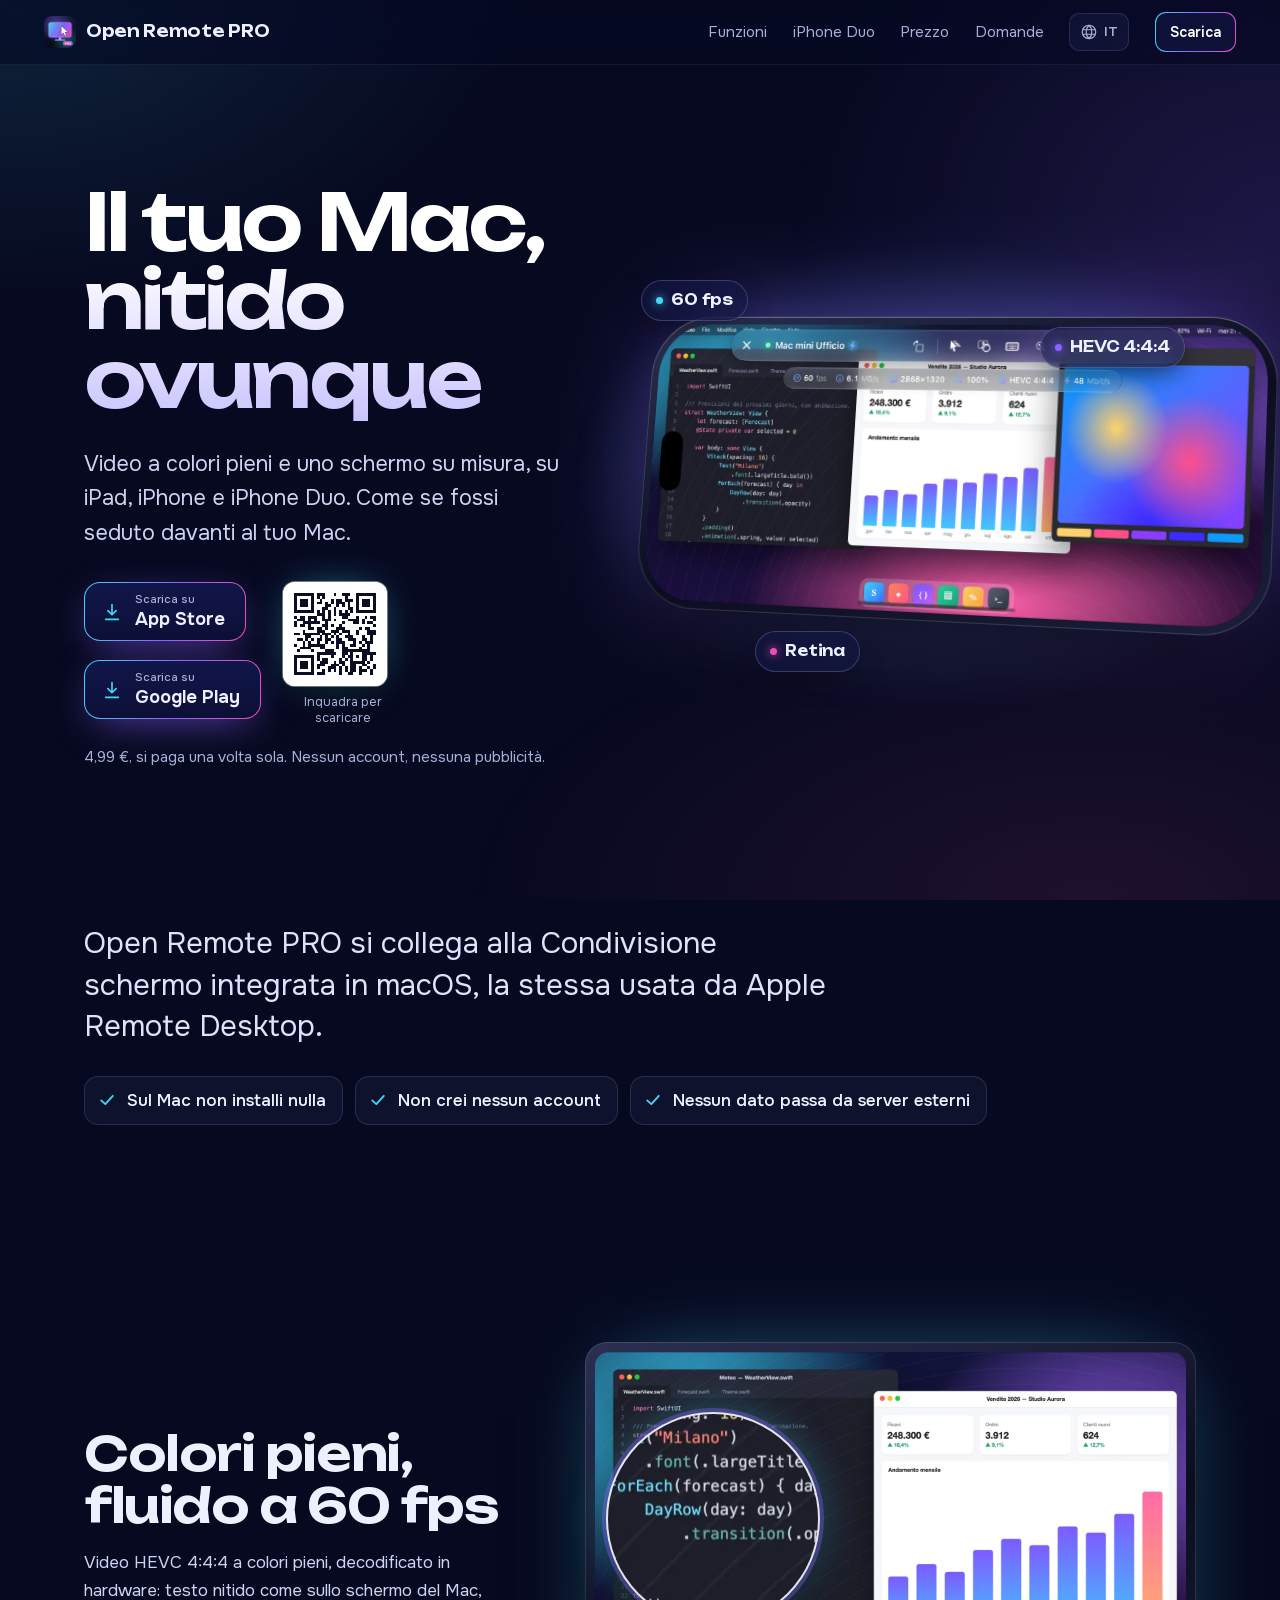
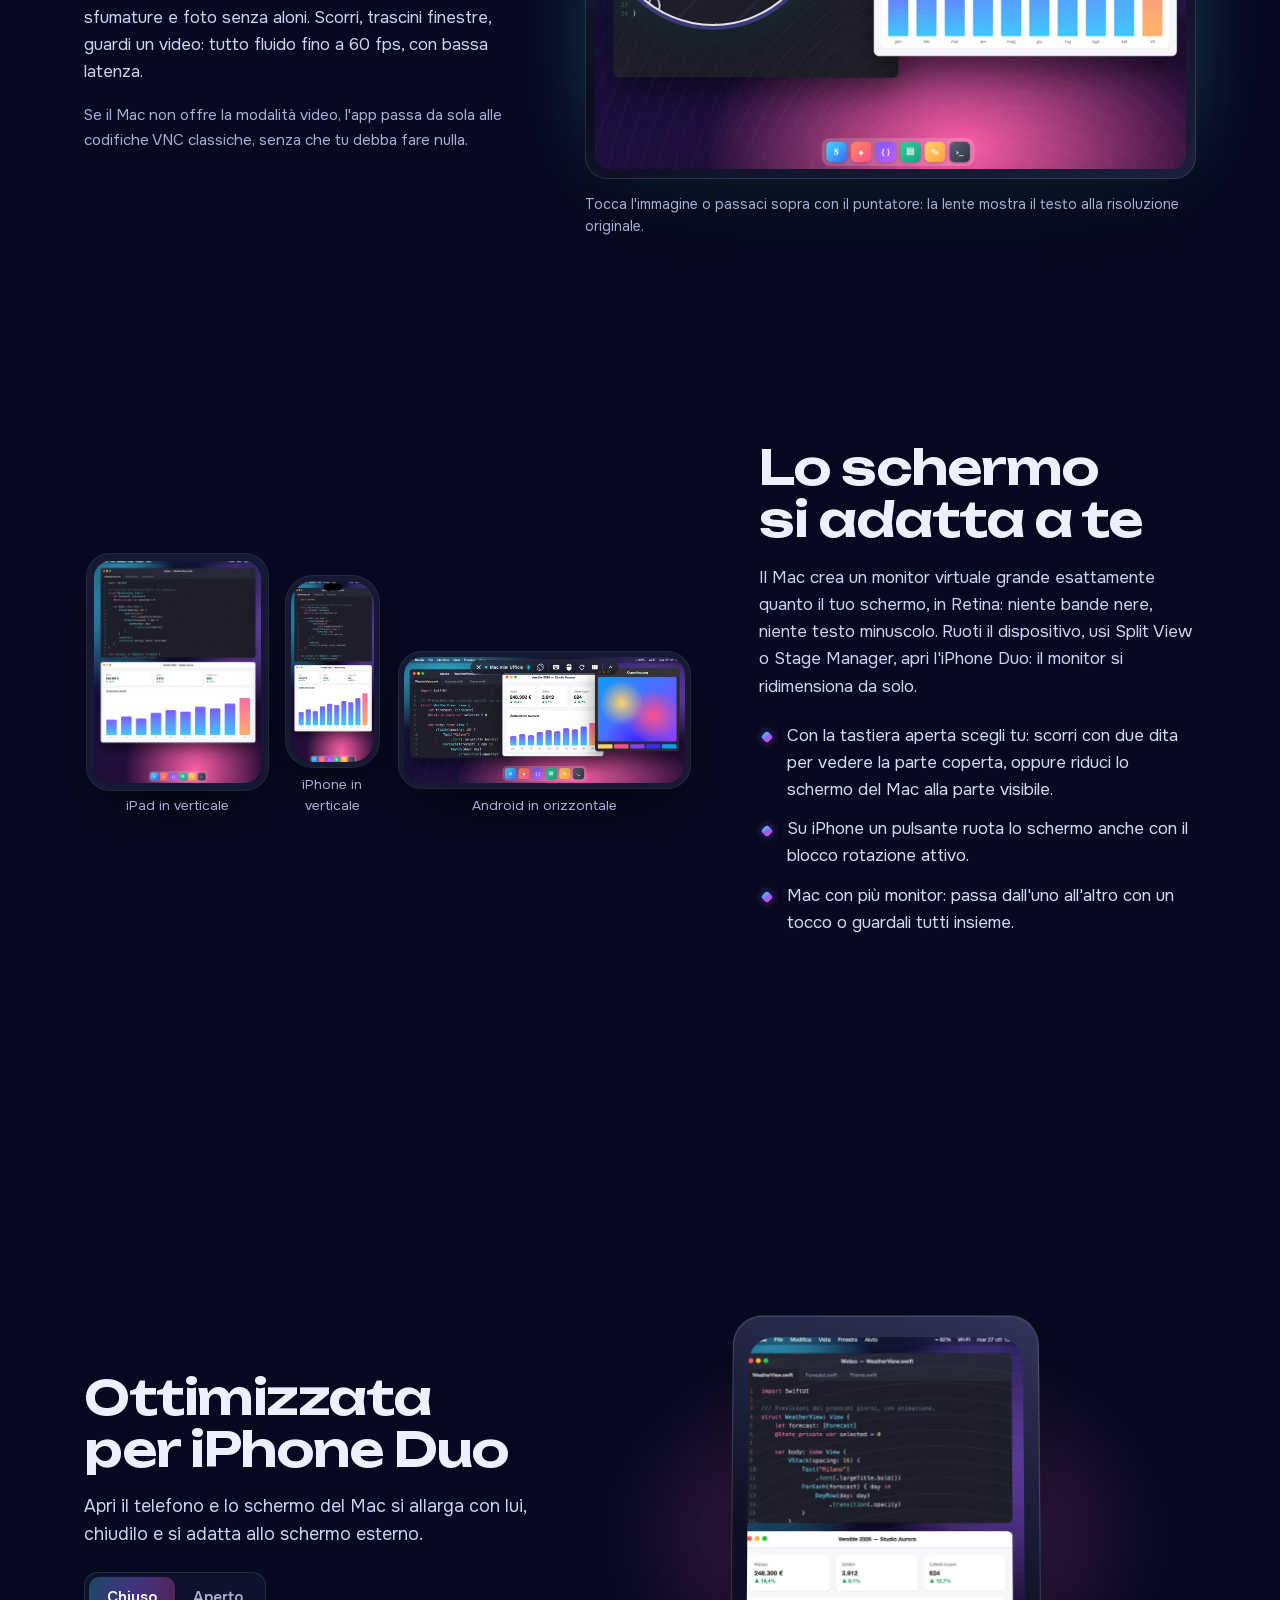
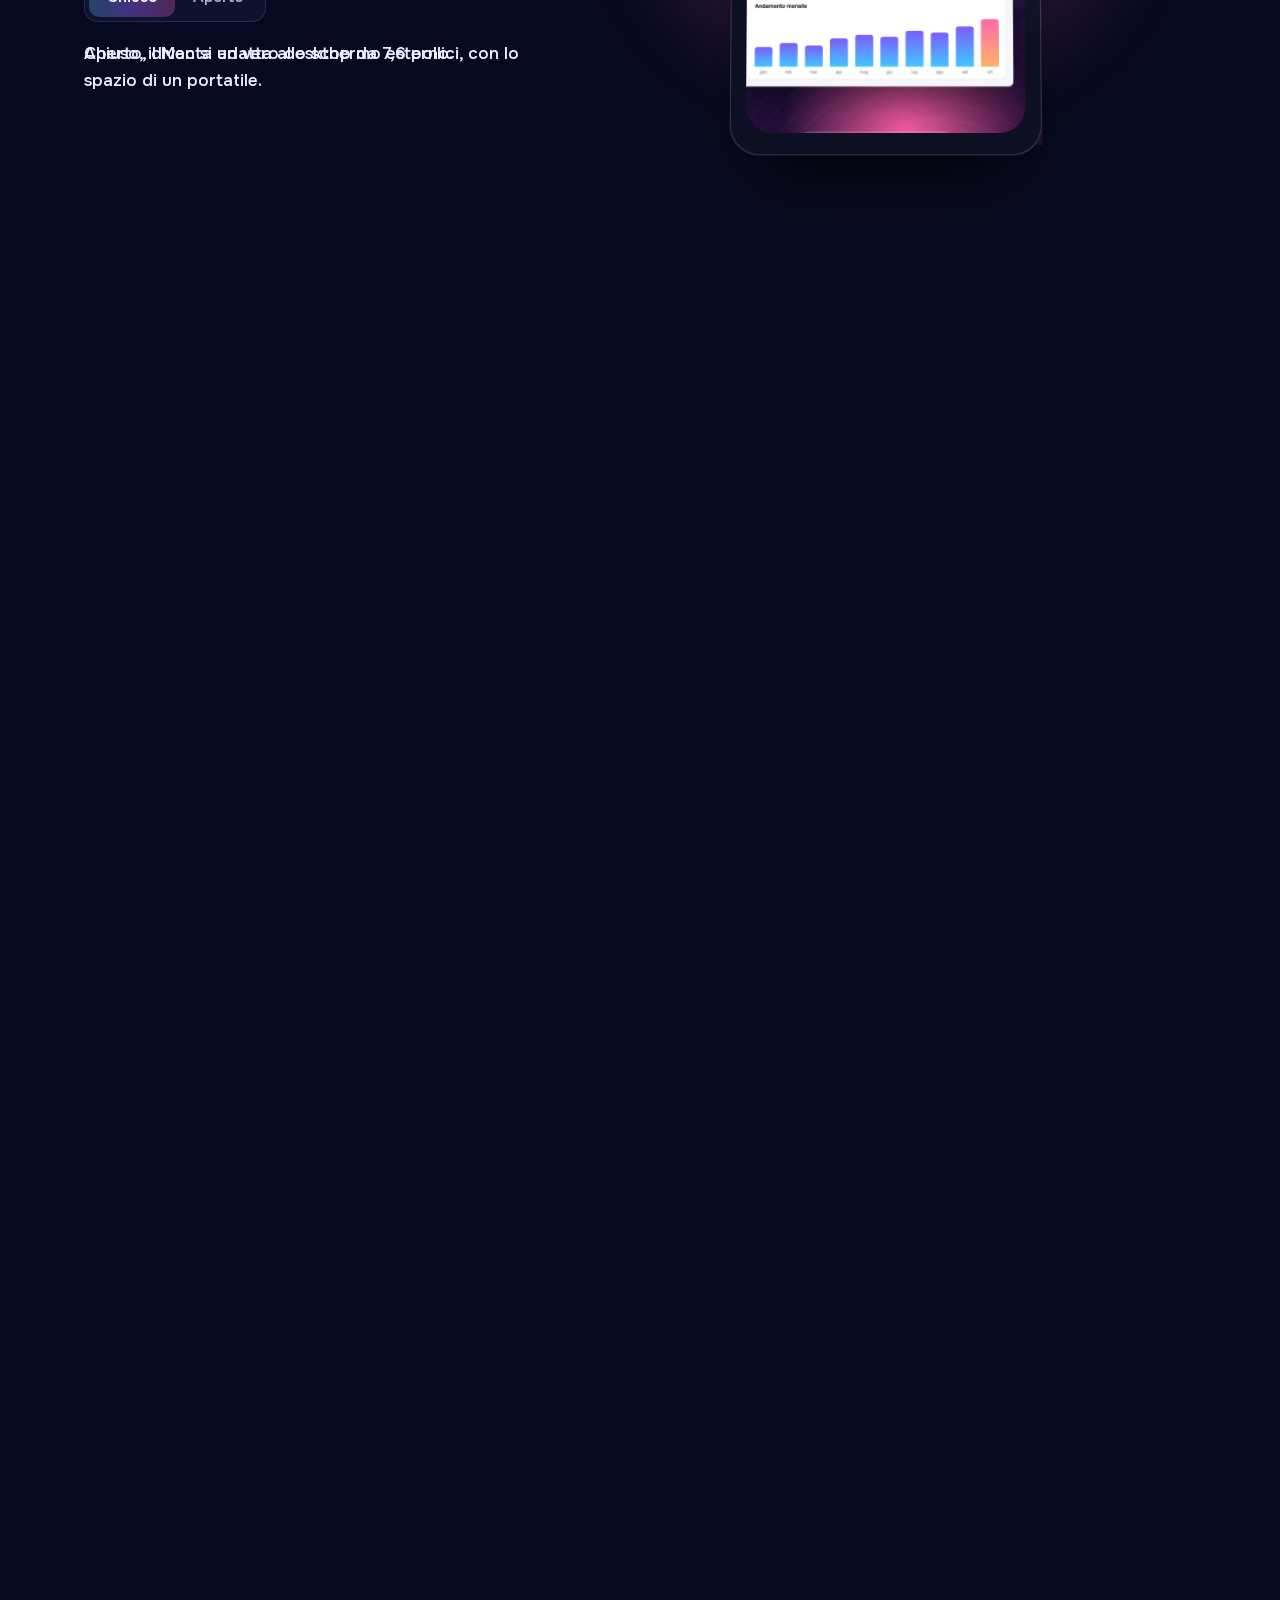
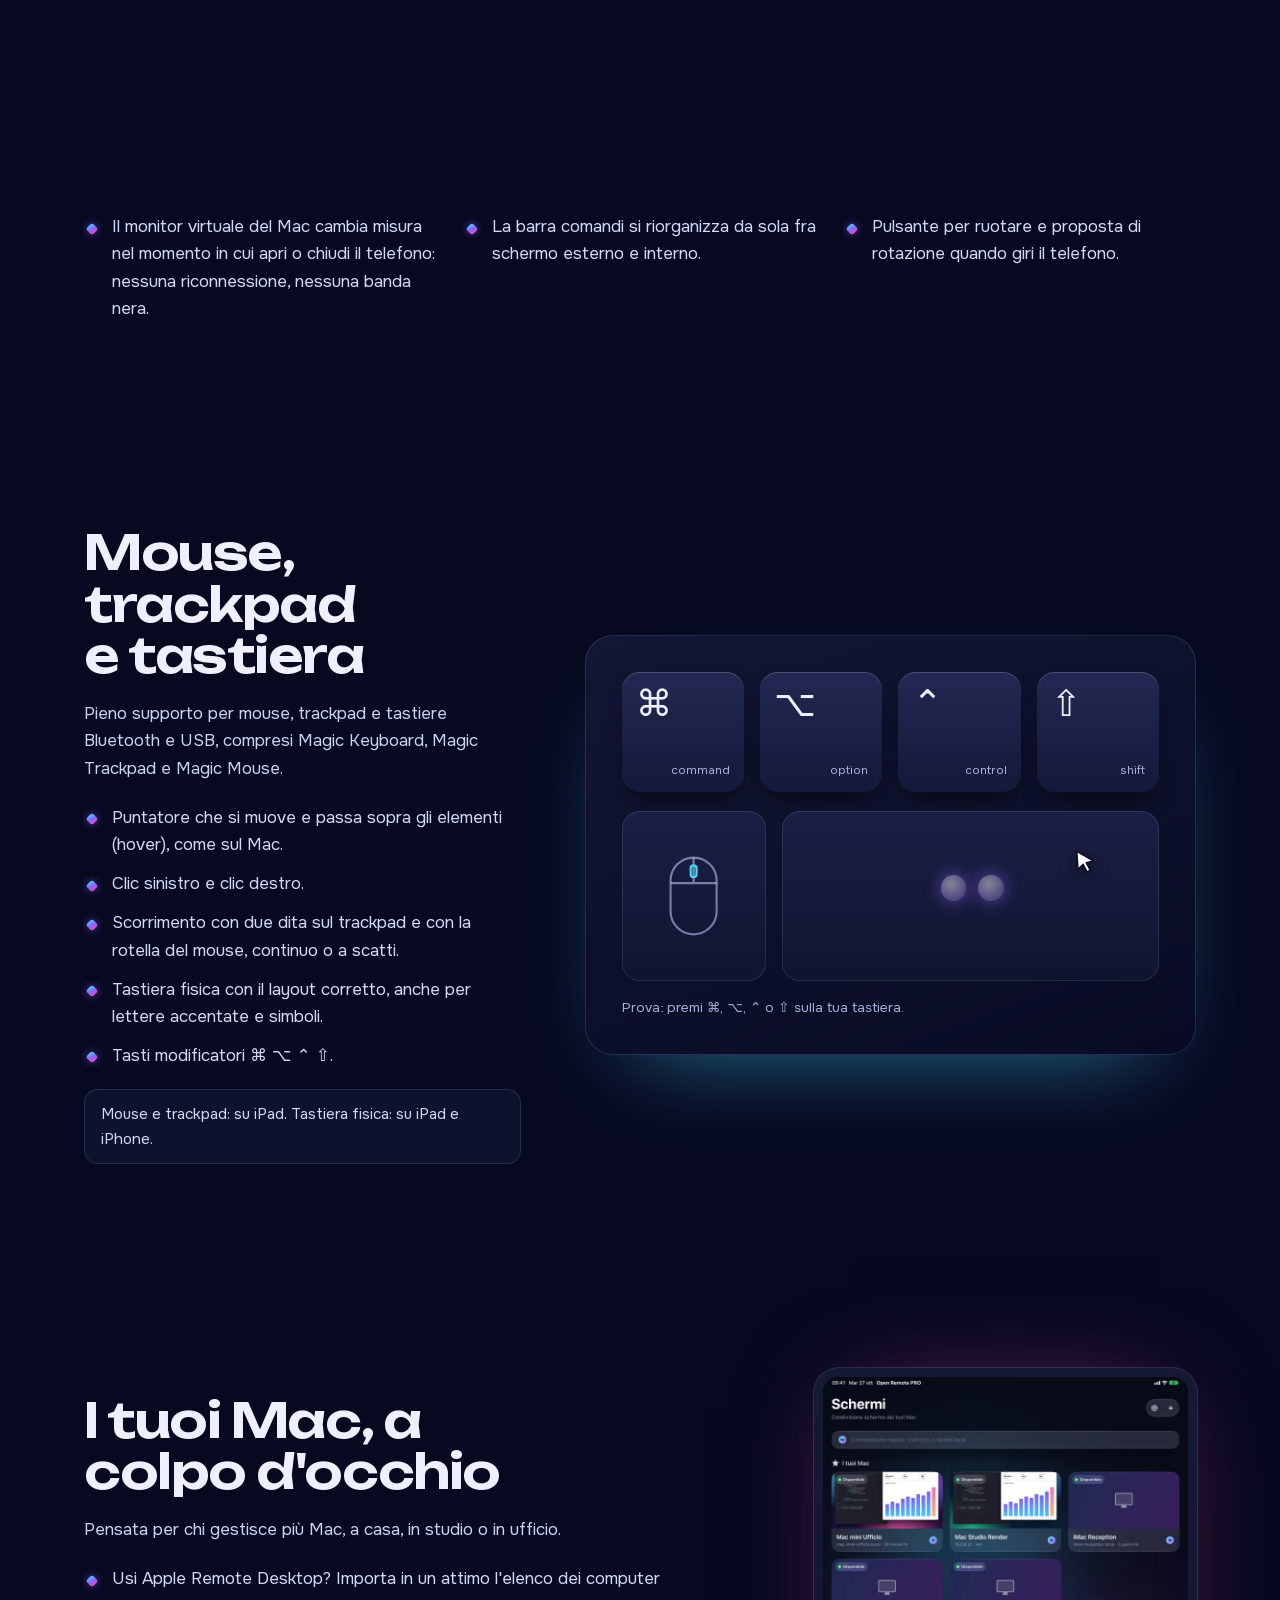
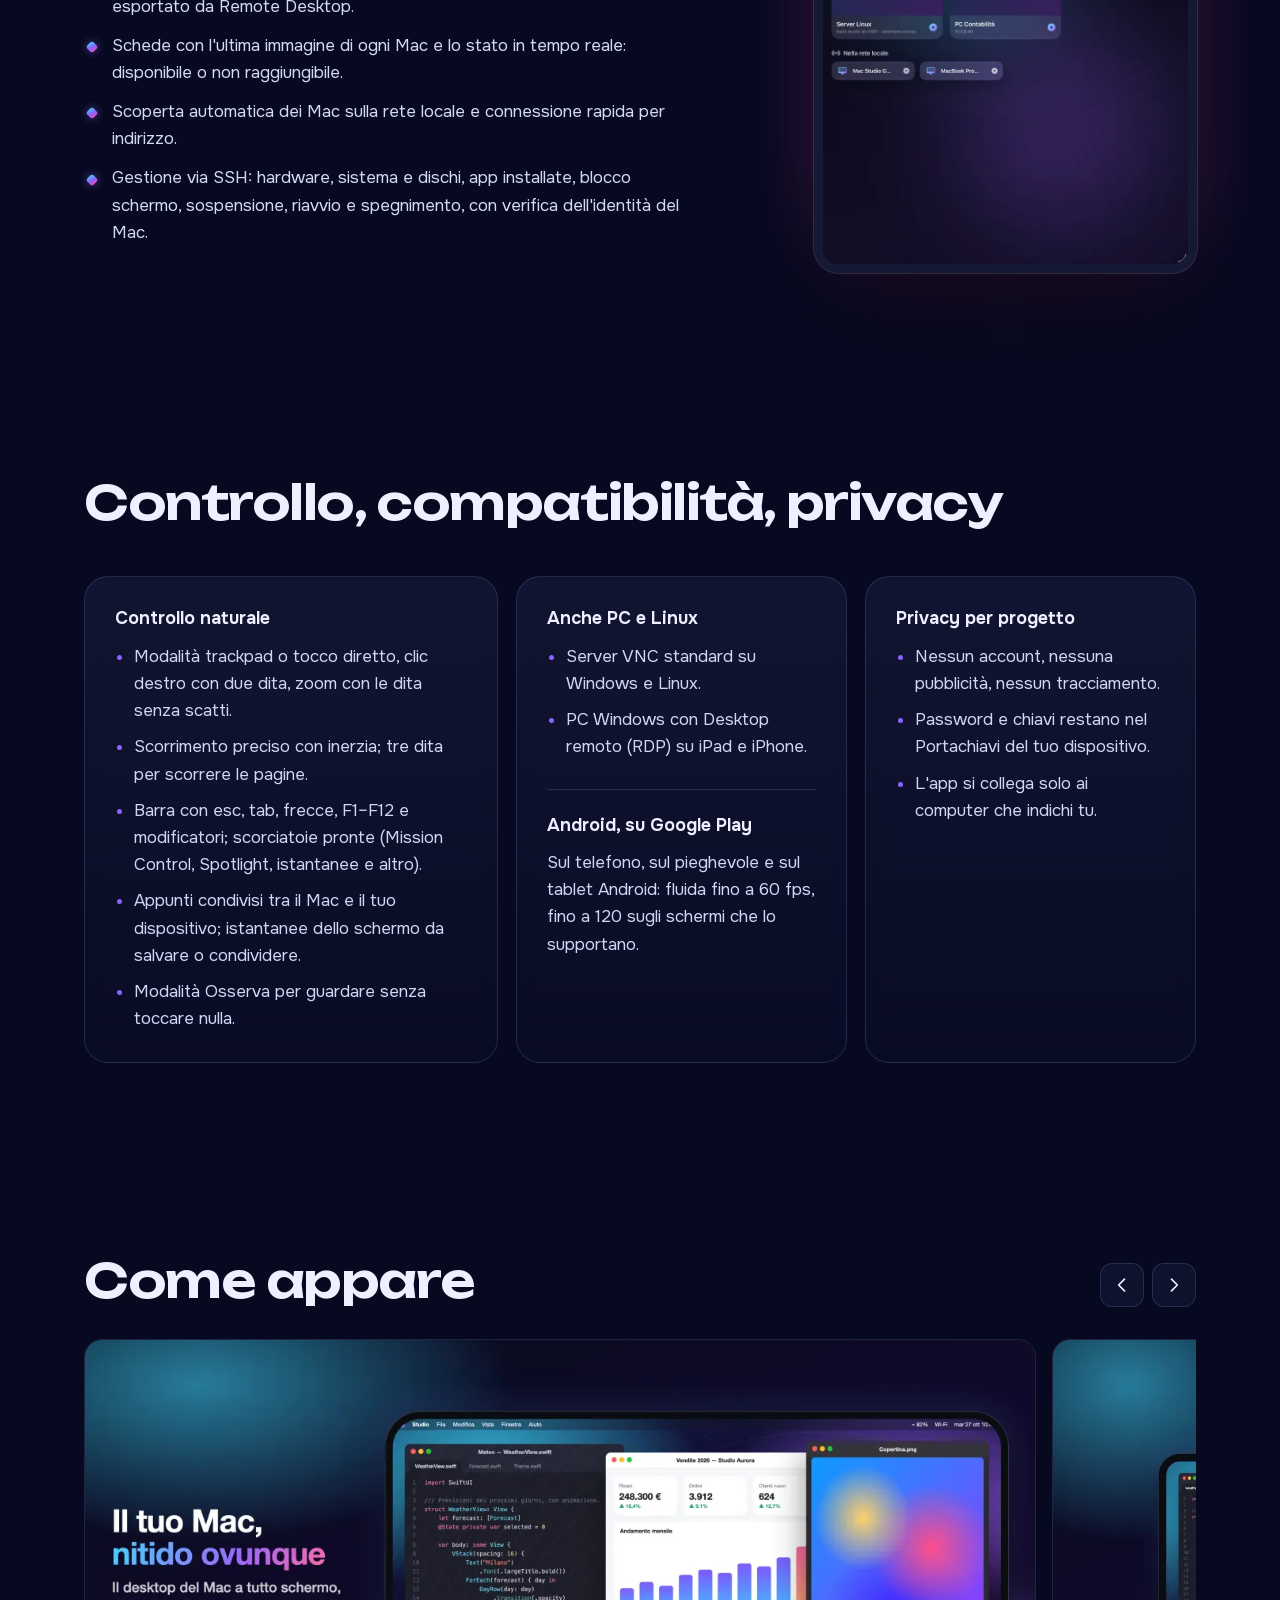
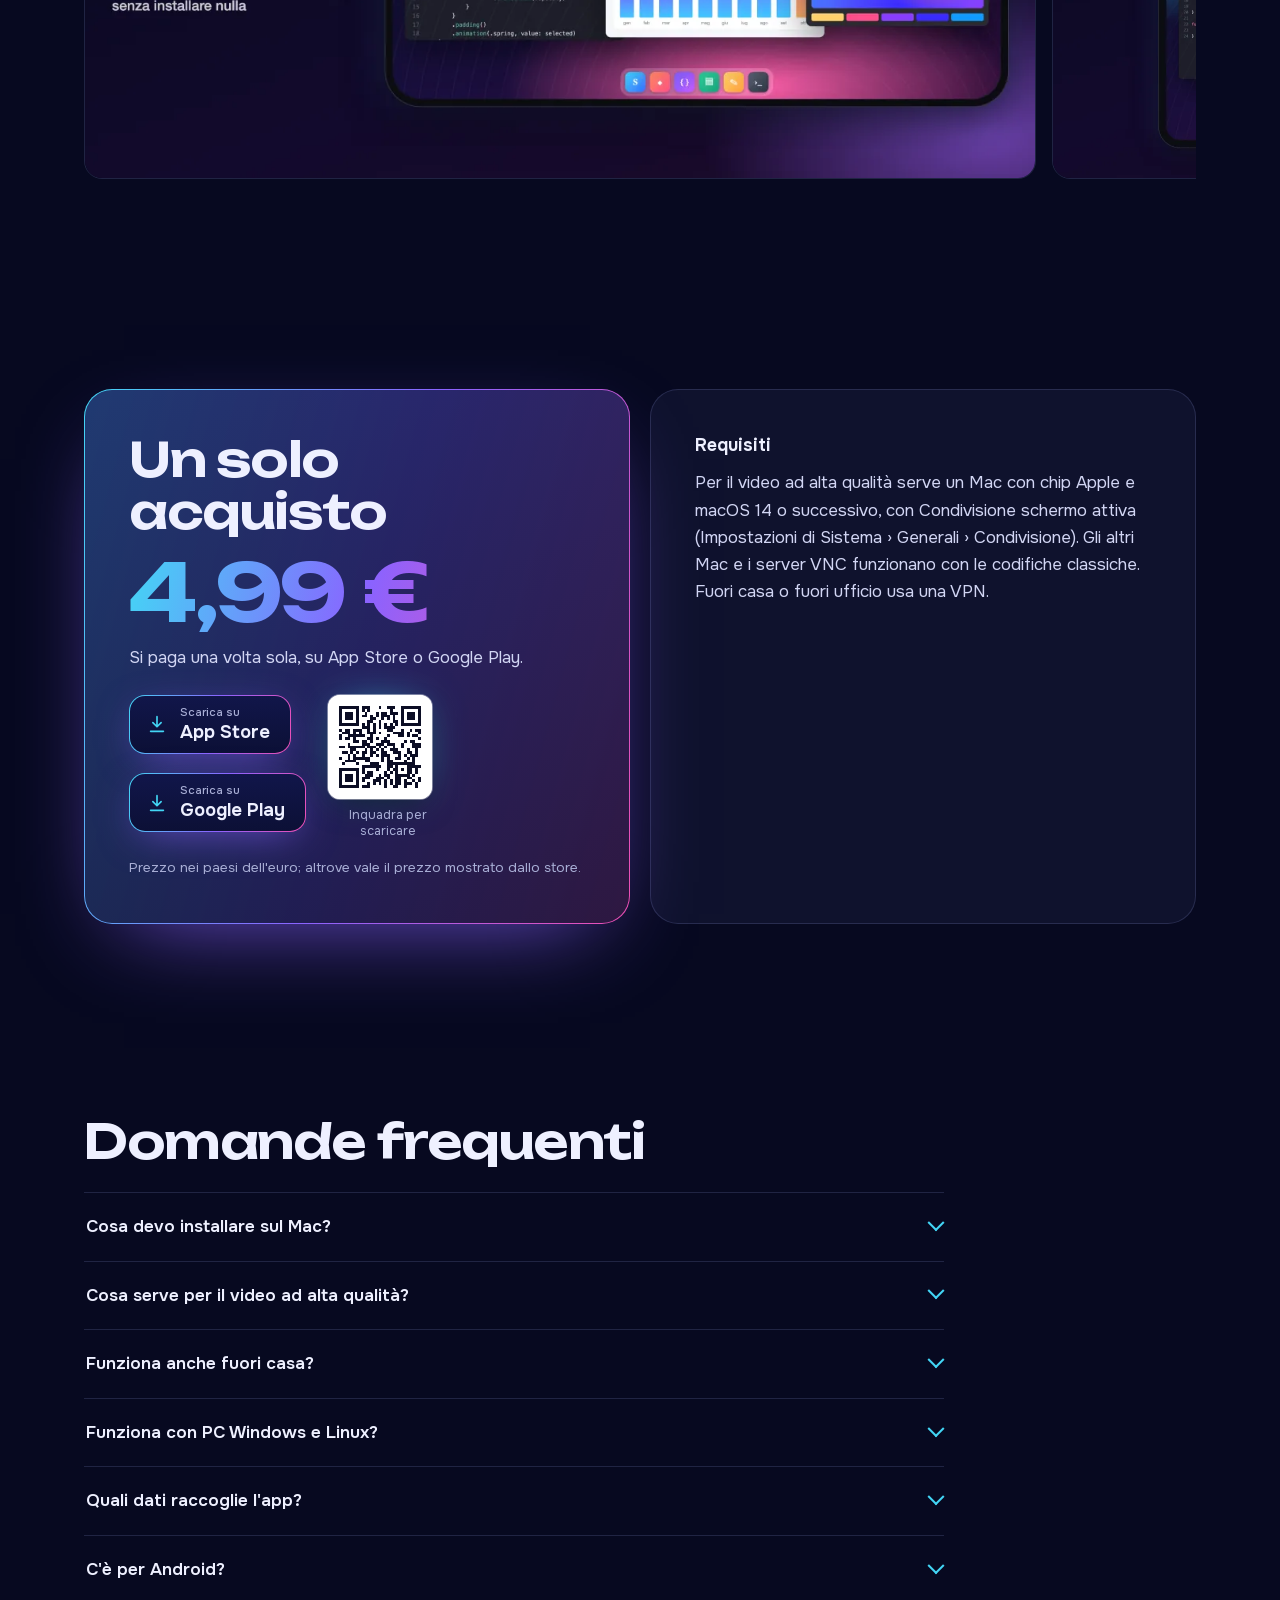
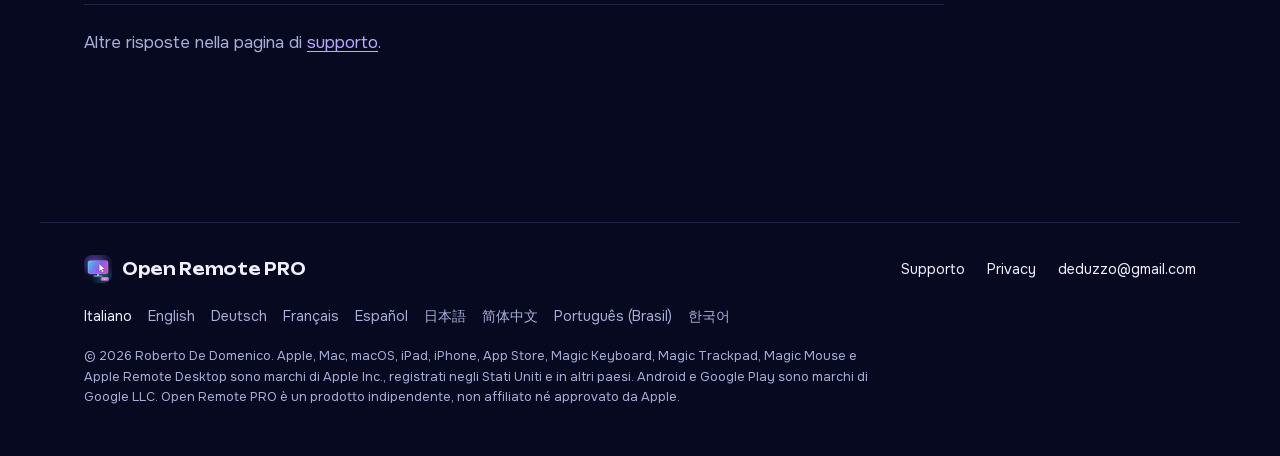
==== commit 0ed6432b: "Google Play disponibile: pulsanti attivi, testi e prezzo in 9 lingue - "In arrivo" diventa il pulsan" ====
--- a/index.html
+++ b/index.html
@@ -63,10 +63,10 @@
         <svg viewBox="0 0 24 24" width="22" height="22" aria-hidden="true"><path fill="none" stroke="currentColor" stroke-width="1.8" stroke-linecap="round" d="M12 4v11m0 0-4.5-4.5M12 15l4.5-4.5M5 20h14"/></svg>
         <span><small>Scarica su</small>App Store</span>
       </a>
-      <span class="store store-soon" aria-disabled="true">
-        <svg viewBox="0 0 24 24" width="22" height="22" aria-hidden="true"><path fill="none" stroke="currentColor" stroke-width="1.8" stroke-linecap="round" d="M12 7v5l3 2M21 12a9 9 0 1 1-18 0 9 9 0 0 1 18 0Z"/></svg>
-        <span><small>Google Play</small>In arrivo</span>
-      </span>
+      <a class="store store-play" href="https://play.google.com/store/apps/details?id=com.deduzzo.openremotepro">
+        <svg viewBox="0 0 24 24" width="22" height="22" aria-hidden="true"><path fill="none" stroke="currentColor" stroke-width="1.8" stroke-linecap="round" d="M12 4v11m0 0-4.5-4.5M12 15l4.5-4.5M5 20h14"/></svg>
+        <span><small>Scarica su</small>Google Play</span>
+      </a>
       <figure class="qr"><img src="img/qr-appstore.svg" width="37" height="37" alt="Codice QR per scaricare Open Remote PRO dall'App Store"><figcaption>Inquadra per scaricare</figcaption></figure>
     </div>
     <p class="hero-price">4,99 €, si paga una volta sola. Nessun account, nessuna pubblicità.</p>
@@ -192,7 +192,7 @@
     <div class="more">
       <h3>Anche PC e Linux</h3>
       <ul><li>Server VNC standard su Windows e Linux.</li><li>PC Windows con Desktop remoto (RDP) su iPad e iPhone.</li></ul>
-      <h3>Android, presto su Google Play</h3>
+      <h3>Android, su Google Play</h3>
       <p>Sul telefono, sul pieghevole e sul tablet Android: fluida fino a 60 fps, fino a 120 sugli schermi che lo supportano.</p>
     </div>
     <div class="more">
@@ -224,19 +224,19 @@
   <div class="price-card">
     <h2 id="t-price">Un solo acquisto</h2>
     <p class="price-tag">4,99 €</p>
-    <p class="price-sub">Si paga una volta sola, su App Store.</p>
+    <p class="price-sub">Si paga una volta sola, su App Store o Google Play.</p>
     <div class="price-get">
     <a class="store store-apple" href="https://apps.apple.com/app/id6828052464">
       <svg viewBox="0 0 24 24" width="22" height="22" aria-hidden="true"><path fill="none" stroke="currentColor" stroke-width="1.8" stroke-linecap="round" d="M12 4v11m0 0-4.5-4.5M12 15l4.5-4.5M5 20h14"/></svg>
       <span><small>Scarica su</small>App Store</span>
     </a>
     <figure class="qr"><img src="img/qr-appstore.svg" width="37" height="37" alt="Codice QR per scaricare Open Remote PRO dall'App Store"><figcaption>Inquadra per scaricare</figcaption></figure>
-    <span class="store store-soon" aria-disabled="true">
-      <svg viewBox="0 0 24 24" width="22" height="22" aria-hidden="true"><path fill="none" stroke="currentColor" stroke-width="1.8" stroke-linecap="round" d="M12 7v5l3 2M21 12a9 9 0 1 1-18 0 9 9 0 0 1 18 0Z"/></svg>
-      <span><small>Google Play</small>In arrivo</span>
-    </span>
-    </div>
-    <p class="note">Prezzo nei paesi dell'euro; altrove vale il prezzo mostrato dall'App Store.</p>
+    <a class="store store-play" href="https://play.google.com/store/apps/details?id=com.deduzzo.openremotepro">
+      <svg viewBox="0 0 24 24" width="22" height="22" aria-hidden="true"><path fill="none" stroke="currentColor" stroke-width="1.8" stroke-linecap="round" d="M12 4v11m0 0-4.5-4.5M12 15l4.5-4.5M5 20h14"/></svg>
+      <span><small>Scarica su</small>Google Play</span>
+    </a>
+    </div>
+    <p class="note">Prezzo nei paesi dell'euro; altrove vale il prezzo mostrato dallo store.</p>
   </div>
   <div class="req">
     <h3>Requisiti</h3>
@@ -251,7 +251,7 @@
 <details><summary>Funziona anche fuori casa?</summary><div class="faq-a"><p>Sì, con una VPN verso la rete del Mac. Non esporre la Condivisione schermo direttamente su Internet.</p></div></details>
 <details><summary>Funziona con PC Windows e Linux?</summary><div class="faq-a"><p>Sì, con i server VNC standard su Windows e Linux. Su iPad e iPhone ti colleghi anche ai PC Windows con Desktop remoto (RDP).</p></div></details>
 <details><summary>Quali dati raccoglie l'app?</summary><div class="faq-a"><p>Nessuno: niente account, pubblicità o tracciamento. L'elenco dei computer, le password e le chiavi restano sul tuo dispositivo, e l'app si collega solo ai computer che indichi tu.</p></div></details>
-<details><summary>Quando arriva su Android?</summary><div class="faq-a"><p>L'app per Android è in arrivo su Google Play, per telefoni, pieghevoli e tablet.</p></div></details>
+<details><summary>C'è per Android?</summary><div class="faq-a"><p>Sì, su Google Play, per telefoni, pieghevoli e tablet.</p></div></details>
   <p class="faq-more">Altre risposte nella pagina di <a href="support.html">supporto</a>.</p>
 </section>
 
--- a/style.css
+++ b/style.css
@@ -89,9 +89,9 @@
 .cta-row{display:flex;flex-wrap:wrap;gap:12px;margin-top:32px}
 .store{display:inline-flex;align-items:center;gap:12px;padding:11px 20px 11px 16px;border-radius:16px;text-decoration:none;color:var(--text);font-weight:650;font-size:1.15rem;line-height:1.1}
 .store small{display:block;font-size:.72rem;font-weight:500;color:var(--muted);margin-bottom:2px}
-.store-apple{background:linear-gradient(#11164a,#0c1036) padding-box,var(--grad) border-box;border:1.5px solid transparent;box-shadow:0 10px 40px -12px rgba(138,99,255,.7);transition:transform .25s var(--ease),box-shadow .25s}
-.store-apple:hover{color:#fff;transform:translateY(-2px);box-shadow:0 14px 50px -10px rgba(238,79,181,.65),0 0 0 4px rgba(138,99,255,.12)}
-.store-apple svg{color:var(--cyan)}
+.store-apple,.store-play{background:linear-gradient(#11164a,#0c1036) padding-box,var(--grad) border-box;border:1.5px solid transparent;box-shadow:0 10px 40px -12px rgba(138,99,255,.7);transition:transform .25s var(--ease),box-shadow .25s}
+.store-apple:hover,.store-play:hover{color:#fff;transform:translateY(-2px);box-shadow:0 14px 50px -10px rgba(238,79,181,.65),0 0 0 4px rgba(138,99,255,.12)}
+.store-apple svg,.store-play svg{color:var(--cyan)}
 .store-soon{border:1px dashed rgba(170,180,255,.3);color:var(--muted);background:rgba(255,255,255,.02)}
 .hero-price{margin-top:18px;color:var(--muted);font-size:.95rem}
 
@@ -286,11 +286,11 @@
   .qr{display:block}
   .hero .cta-row{display:grid;grid-template-columns:auto auto;justify-content:start;align-items:start;gap:12px 22px}
   .hero .cta-row .store{justify-self:start}
-  .hero .store-apple{grid-area:1/1}.hero .store-soon{grid-area:2/1}.hero .qr{grid-area:1/2/3/3}
+  .hero .store-apple{grid-area:1/1}.hero .store-play{grid-area:2/1}.hero .qr{grid-area:1/2/3/3}
 }
 .price-get{display:grid;grid-template-columns:auto;justify-content:start;align-items:start;gap:12px 22px}
 .price-get .store{justify-self:start}
-@media (min-width:960px){.price-get{grid-template-columns:auto auto}.price-get .store-apple{grid-area:1/1}.price-get .store-soon{grid-area:2/1}.price-get .qr{grid-area:1/2/3/3}}
+@media (min-width:960px){.price-get{grid-template-columns:auto auto}.price-get .store-apple{grid-area:1/1}.price-get .store-play{grid-area:2/1}.price-get .qr{grid-area:1/2/3/3}}
 
 /* mouse, trackpad e tastiera */
 .input-visual{position:relative;padding:clamp(20px,3vw,36px);border-radius:28px;background:linear-gradient(160deg,rgba(150,160,255,.09),rgba(150,160,255,.02));border:1px solid var(--line);
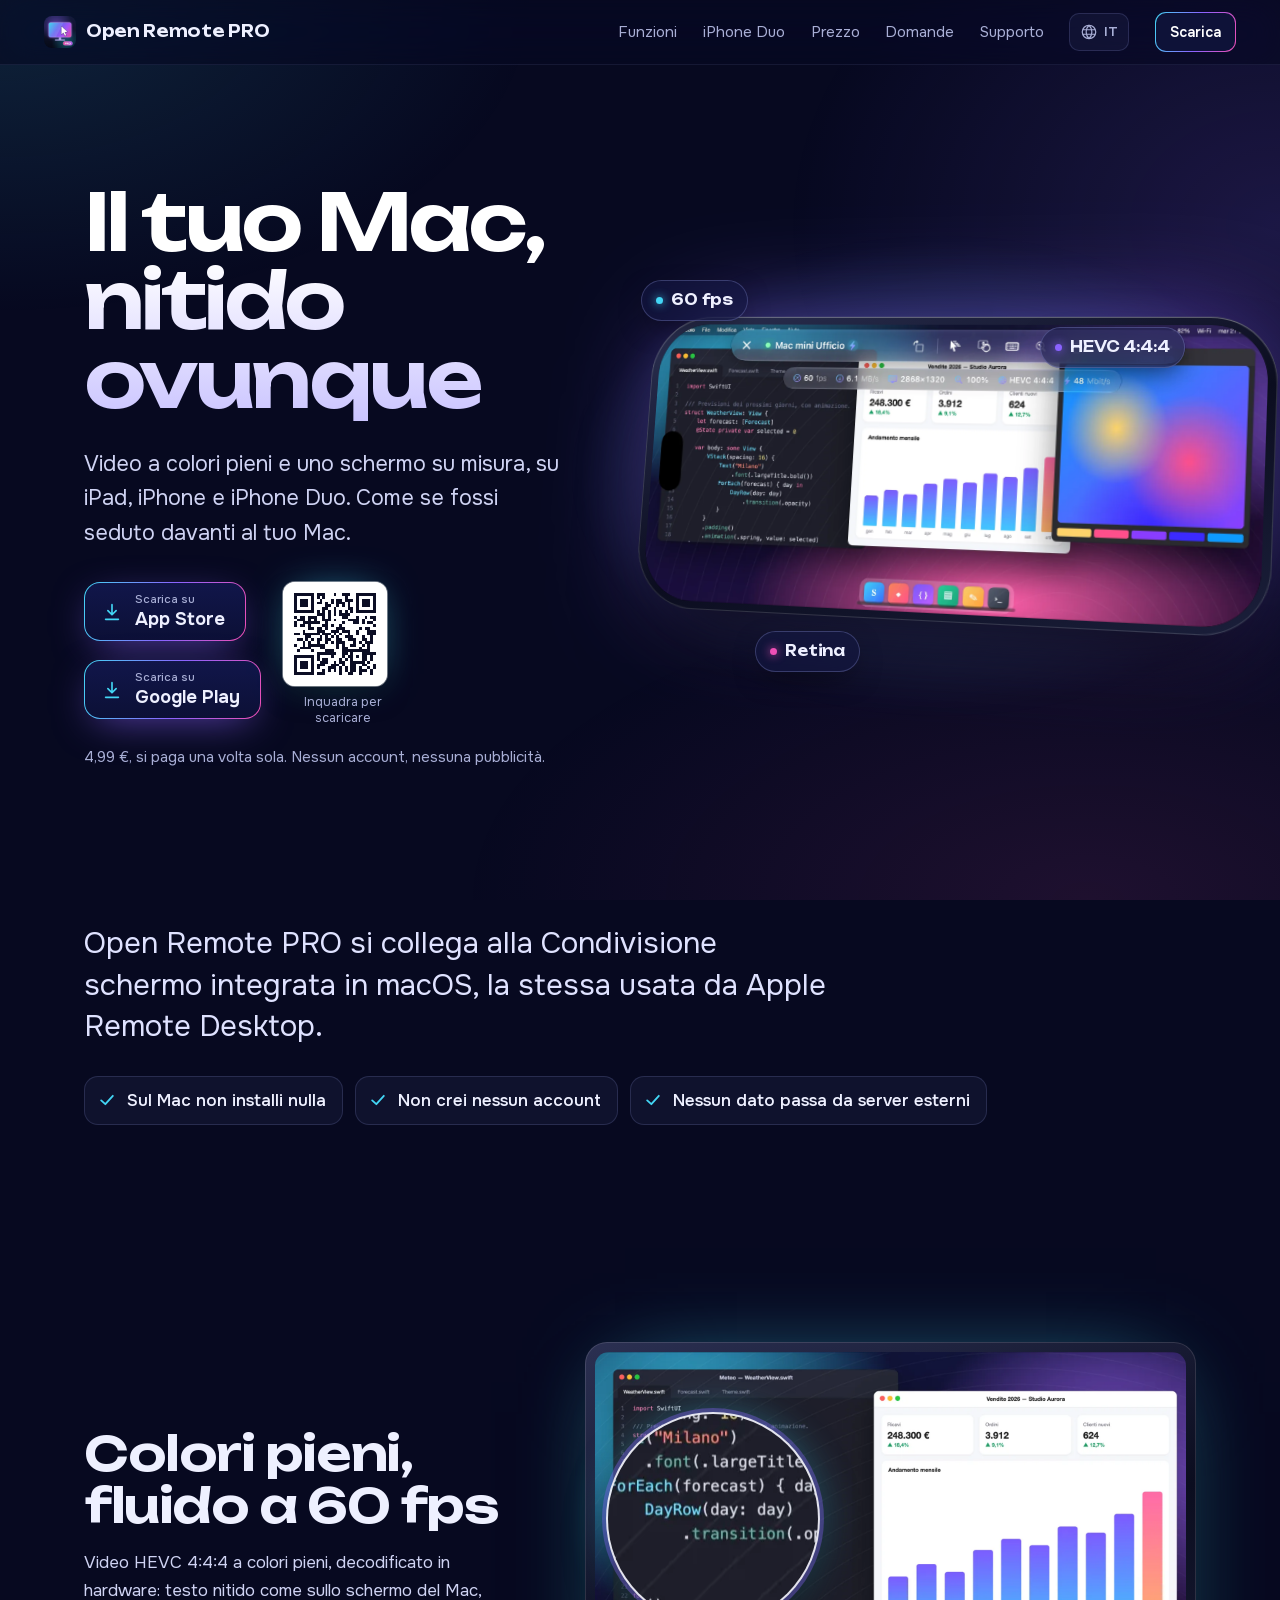
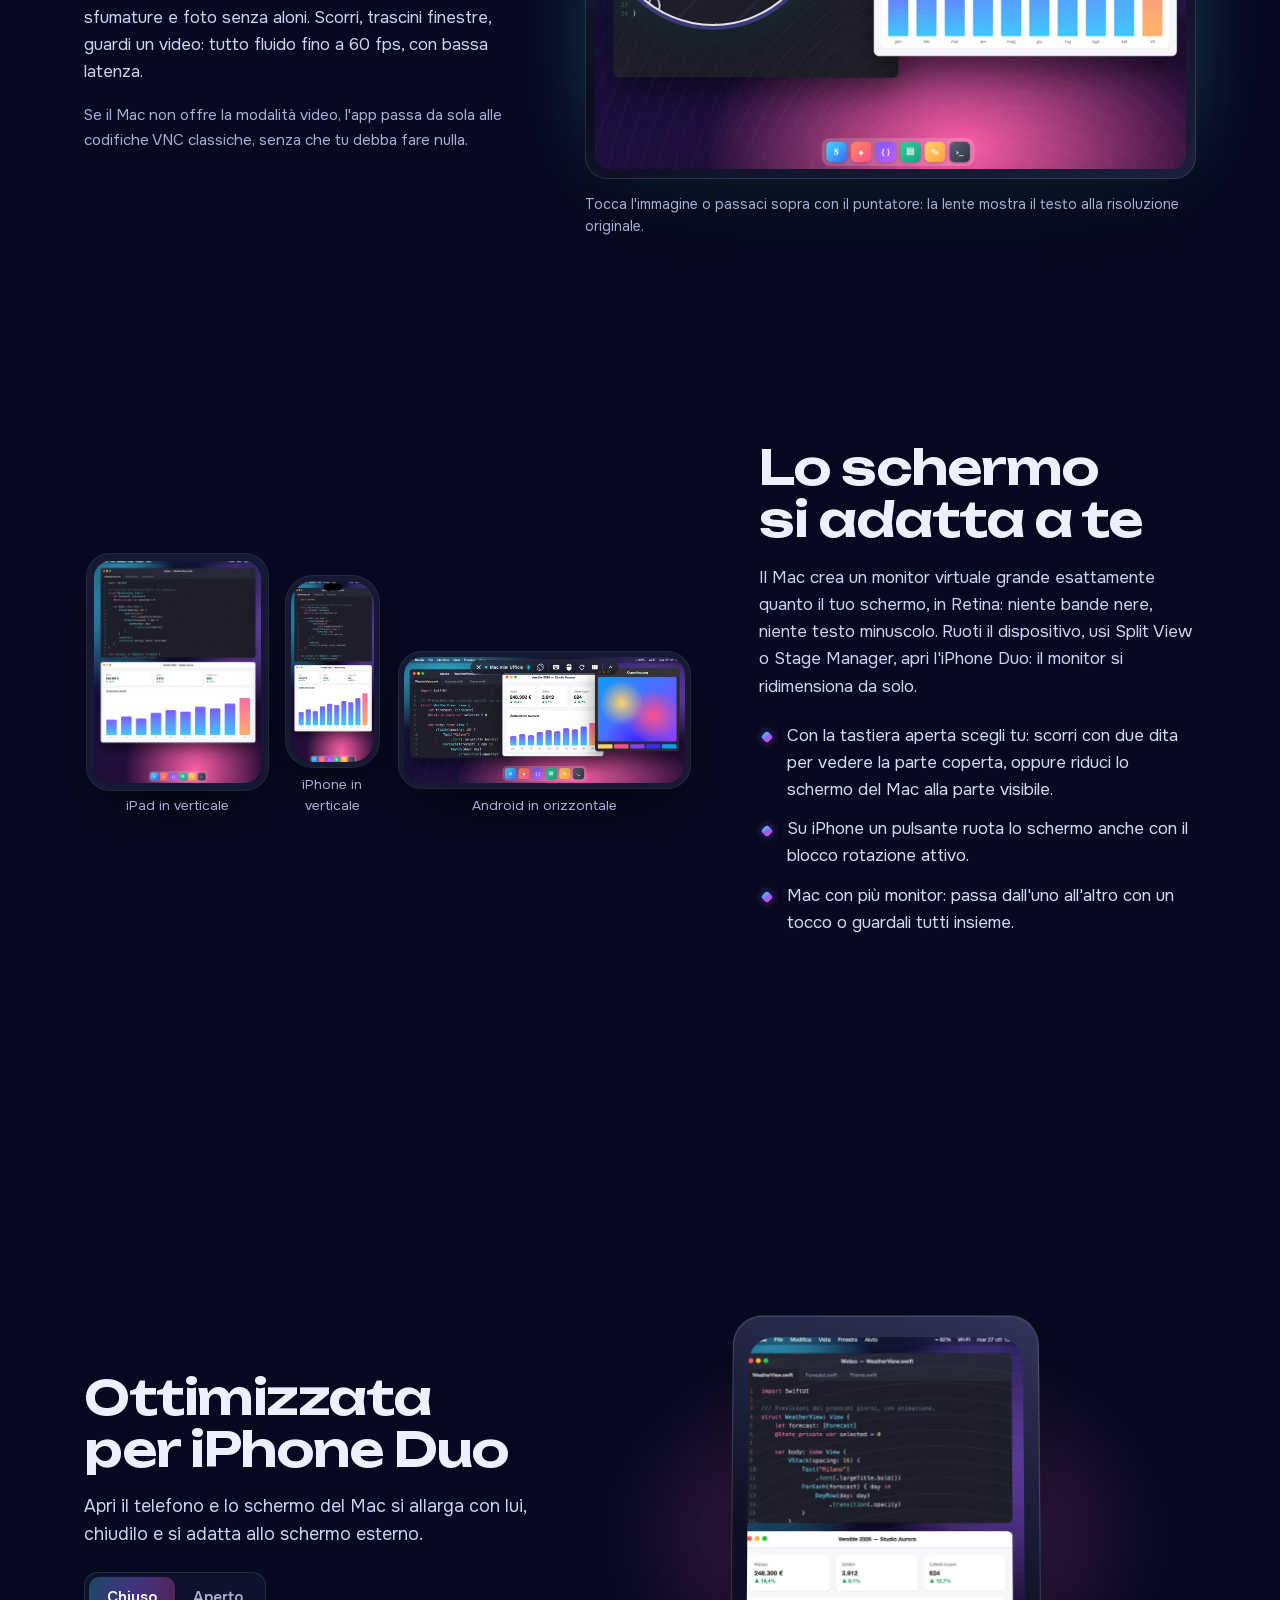
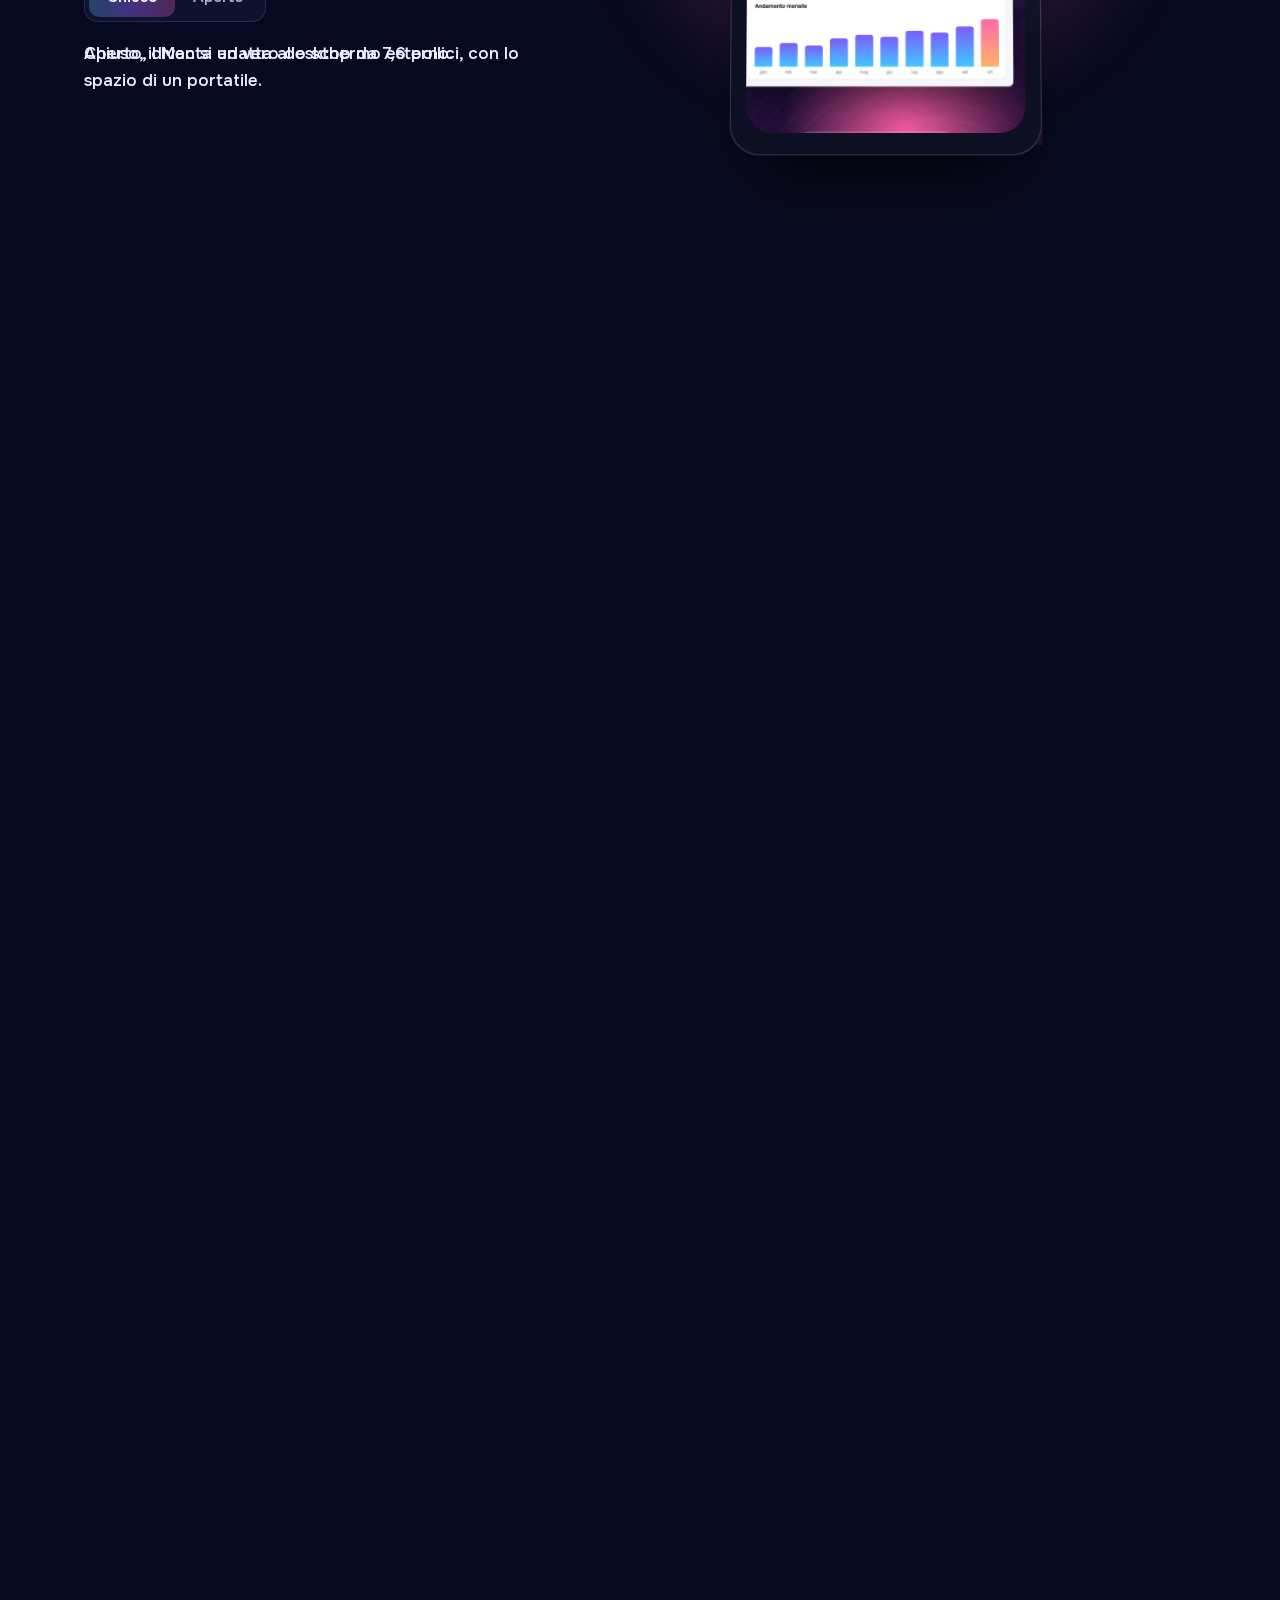
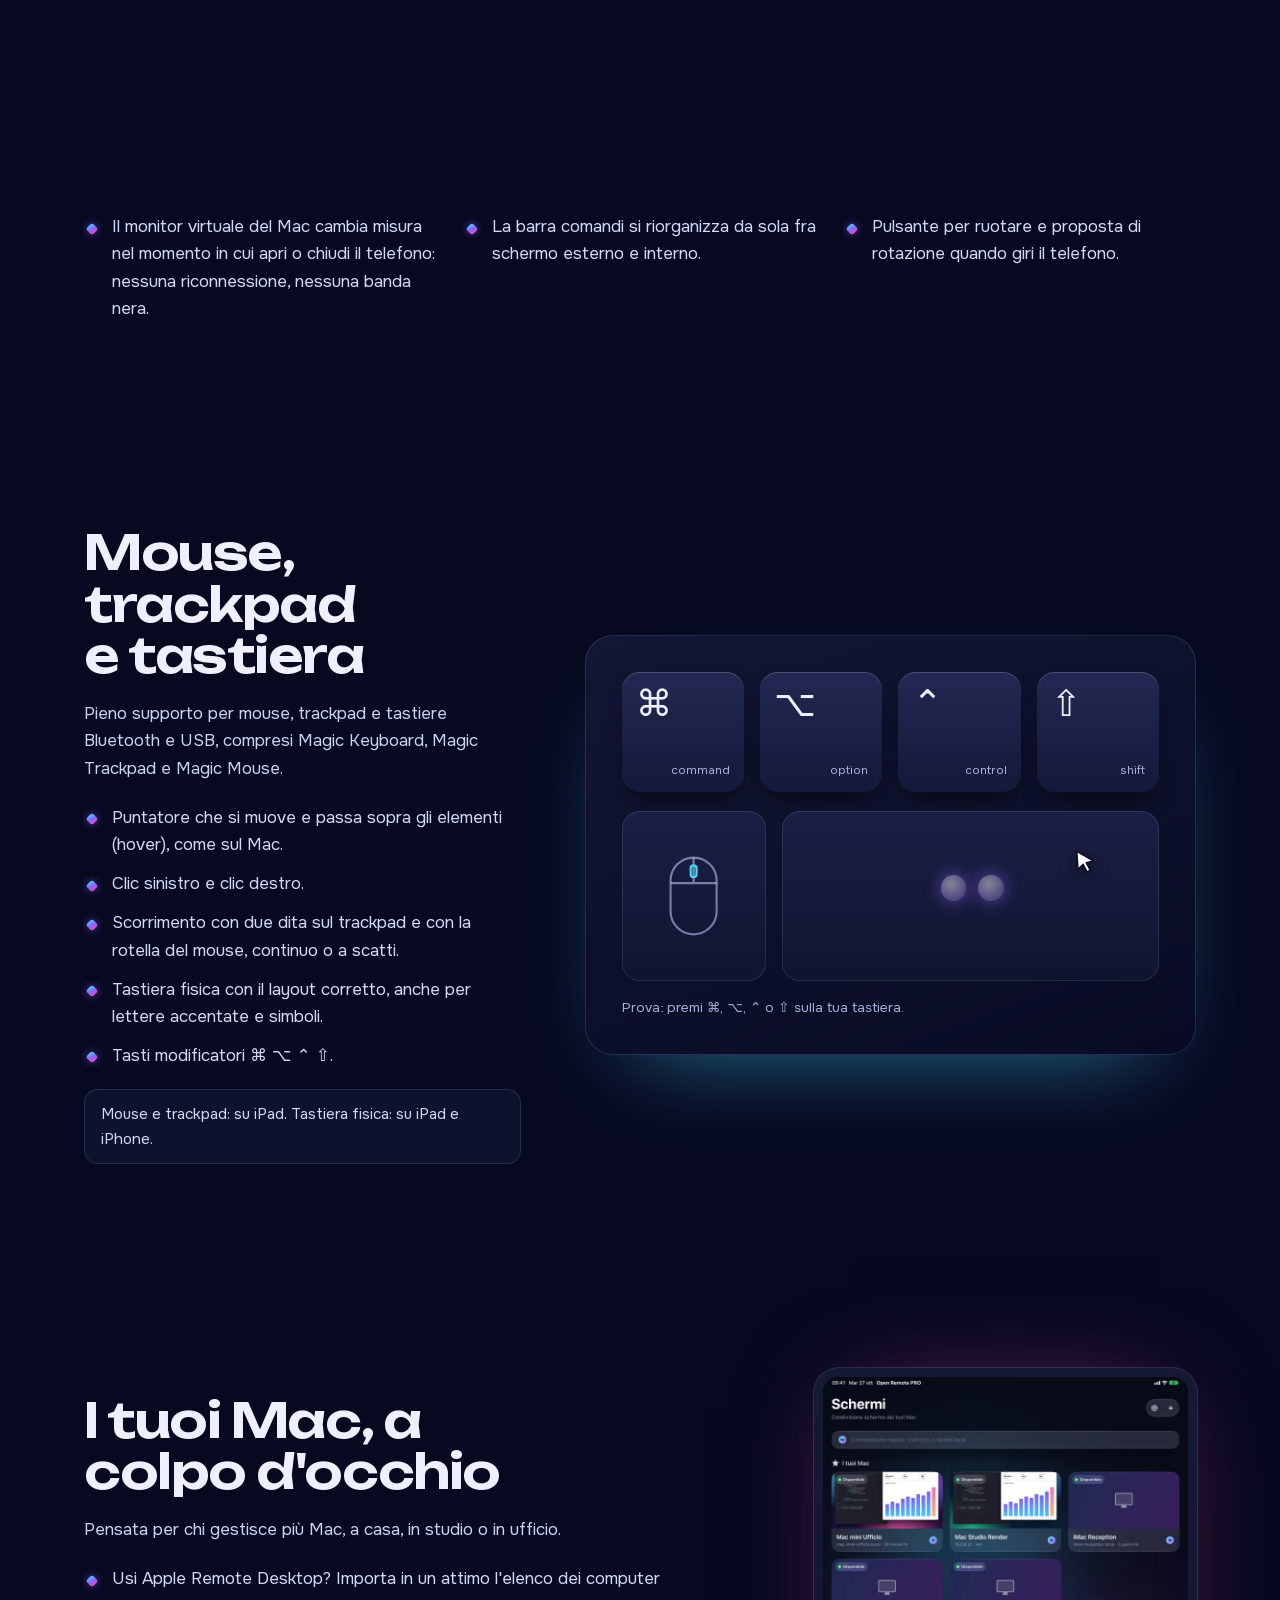
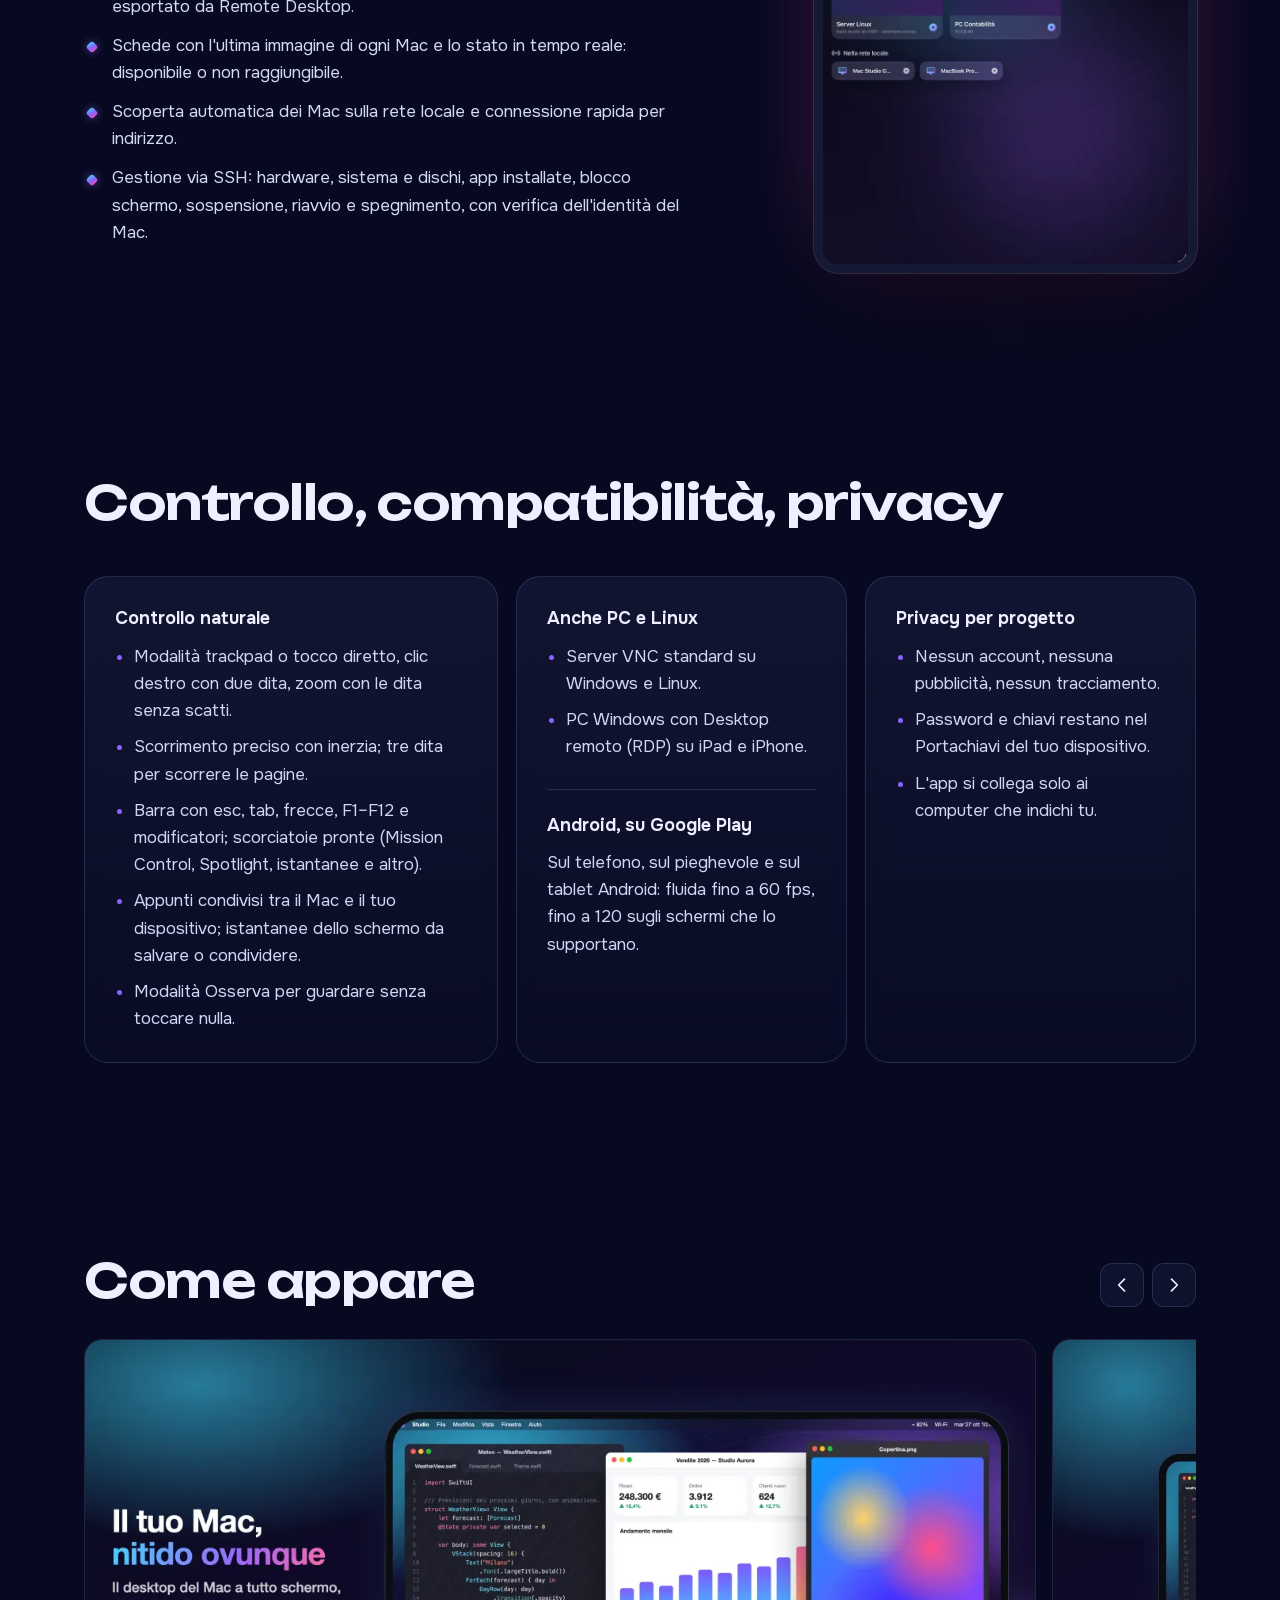
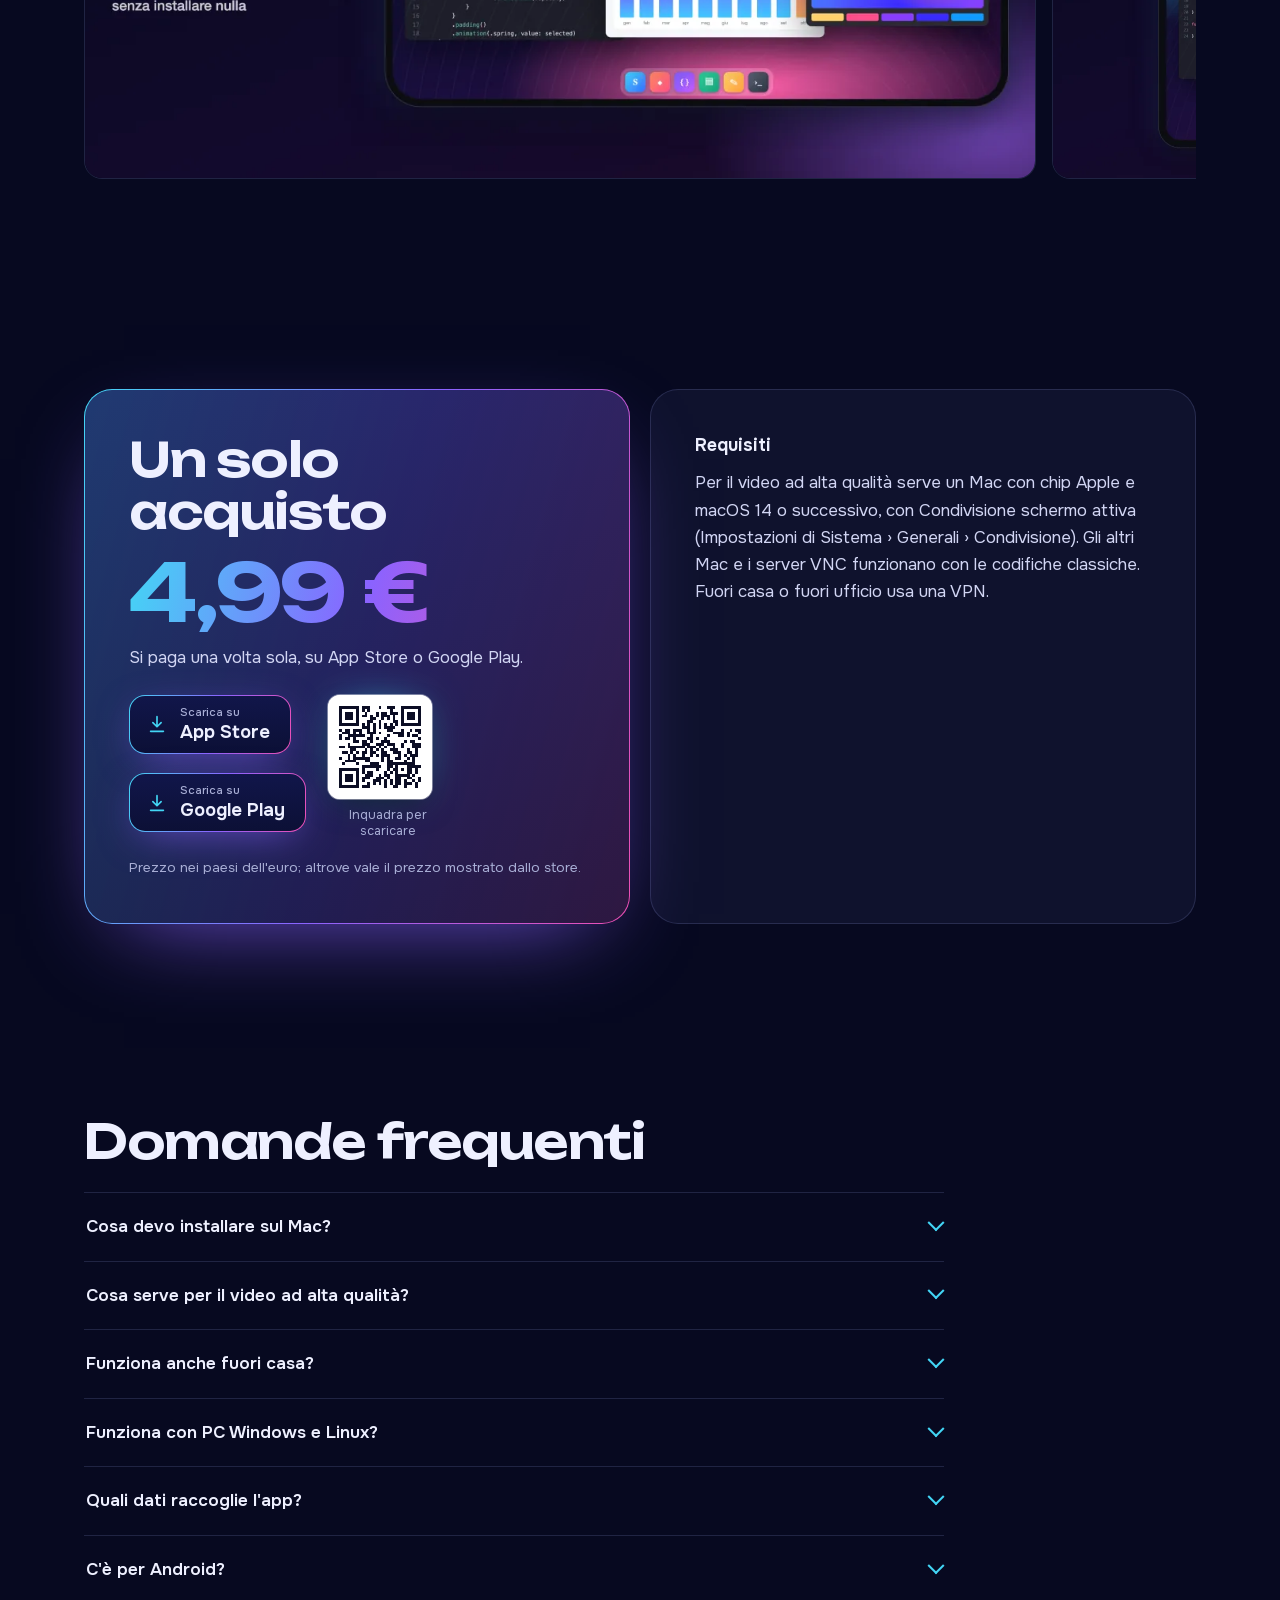
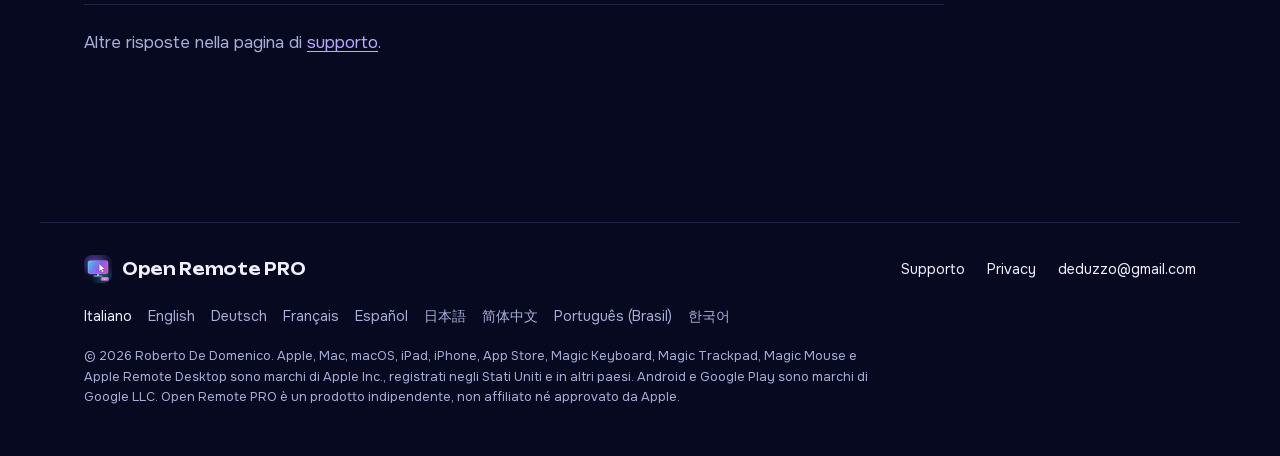
==== commit 848ea270: "Intestazione uguale su tutte le pagine e Supporto nel menu in 9 lingue - Supporto e Privacy usano l'" ====
--- a/index.html
+++ b/index.html
@@ -44,6 +44,7 @@
     <a href="#duo">iPhone Duo</a>
     <a href="#prezzo">Prezzo</a>
     <a href="#faq">Domande</a>
+    <a class="nav-support" href="support.html">Supporto</a>
   </nav>
   <details class="lang">
     <summary aria-label="Lingua"><svg viewBox="0 0 24 24" width="18" height="18" aria-hidden="true"><path fill="none" stroke="currentColor" stroke-width="1.6" d="M12 21a9 9 0 1 0 0-18 9 9 0 0 0 0 18Zm0 0c2.5-2.4 3.8-5.4 3.8-9S14.5 5.4 12 3m0 18c-2.5-2.4-3.8-5.4-3.8-9S9.5 5.4 12 3M3.5 9h17M3.5 15h17"/></svg><span>IT</span></summary>
--- a/style.css
+++ b/style.css
@@ -59,7 +59,7 @@
 .brand img{border-radius:8px}
 .top-nav{display:flex;gap:clamp(12px,2vw,26px);margin-left:auto}
 .top-nav a,.doc-nav a{color:var(--muted);text-decoration:none;font-size:.95rem}
-.top-nav a:hover,.doc-nav a:hover,.doc-nav a[aria-current]{color:var(--text)}
+.top-nav a:hover,.top-nav a[aria-current],.doc-nav a:hover,.doc-nav a[aria-current]{color:var(--text)}
 .doc-nav{display:flex;flex-wrap:wrap;gap:6px 18px;margin-left:auto}
 .lang{position:relative}
 .lang summary{list-style:none;display:flex;align-items:center;gap:6px;cursor:pointer;color:var(--muted);font-size:.85rem;font-weight:600;padding:7px 10px;border-radius:10px;border:1px solid var(--line);background:var(--panel)}
@@ -73,7 +73,7 @@
 @keyframes drop{from{opacity:0;transform:translateY(-6px)}}
 .btn-small{font-size:.875rem;font-weight:600;color:#fff;text-decoration:none;padding:8px 14px;border-radius:11px;background:linear-gradient(var(--bg-2),var(--bg-2)) padding-box,var(--grad) border-box;border:1.5px solid transparent;white-space:nowrap;transition:box-shadow .25s}
 .btn-small:hover{box-shadow:0 0 22px -4px rgba(138,99,255,.8);color:#fff}
-@media (max-width:860px){.top-nav{display:none}.lang{margin-left:auto}}
+@media (max-width:860px){.top-nav a:not(.nav-support){display:none}}
 @media (max-width:440px){.top .btn-small{display:none}}
 
 /* blocchi della landing */
@@ -342,3 +342,23 @@
   *,*::before,*::after{animation:none!important;transition:none!important}
 }
 @media (max-width:340px){.brand{font-size:.88rem}.brand img{width:26px;height:26px}}
+/* segnalazioni (pagina Supporto) */
+.report-actions{display:flex;flex-wrap:wrap;gap:10px;margin:14px 0 6px}
+.report-actions a{display:inline-flex;align-items:center;gap:8px;padding:10px 16px;border-radius:12px;font-weight:600;font-size:.95rem;text-decoration:none;color:var(--text);border:1px solid var(--line);background:var(--panel)}
+.report-actions a.primary{border:0;background:var(--grad);color:#070920}
+.issues-h{font-size:1rem;margin:22px 0 10px;color:var(--muted);font-weight:600}
+.issues-list{display:grid;gap:10px}
+.issue{display:block;padding:14px 16px;border-radius:16px;border:1px solid var(--line);background:rgba(255,255,255,.03);text-decoration:none;color:var(--text);transition:border-color .2s,transform .2s}
+.issue:hover{border-color:rgba(170,180,255,.45);transform:translateY(-1px)}
+.issue-head{display:flex;flex-wrap:wrap;align-items:center;gap:6px;margin-bottom:6px}
+.issue-status,.issue-kind{font-size:.72rem;font-weight:600;padding:2px 9px;border-radius:999px;border:1px solid var(--line);color:var(--muted)}
+.issue-status.s-open{color:#ffd479;border-color:rgba(255,212,121,.35)}
+.issue-status.s-confermato{color:#ff9ad5;border-color:rgba(255,154,213,.35)}
+.issue-status.s-in-lavorazione{color:#b9a4ff;border-color:rgba(185,164,255,.4)}
+.issue-status.s-risolto{color:#7ae6ff;border-color:rgba(122,230,255,.4)}
+.issue-status.s-rilasciato{color:#7cf0b0;border-color:rgba(124,240,176,.4)}
+.issue-num{margin-left:auto;font-size:.8rem;color:var(--muted)}
+.issue-title{display:block;font-weight:600;color:#e6e8ff}
+#issues .muted{margin-top:10px}
+.issue-status.s-novita{color:#7cf0b0;border-color:rgba(124,240,176,.4)}
+.issue-status.s-programma{color:#b9a4ff;border-color:rgba(185,164,255,.4);border-style:dashed}
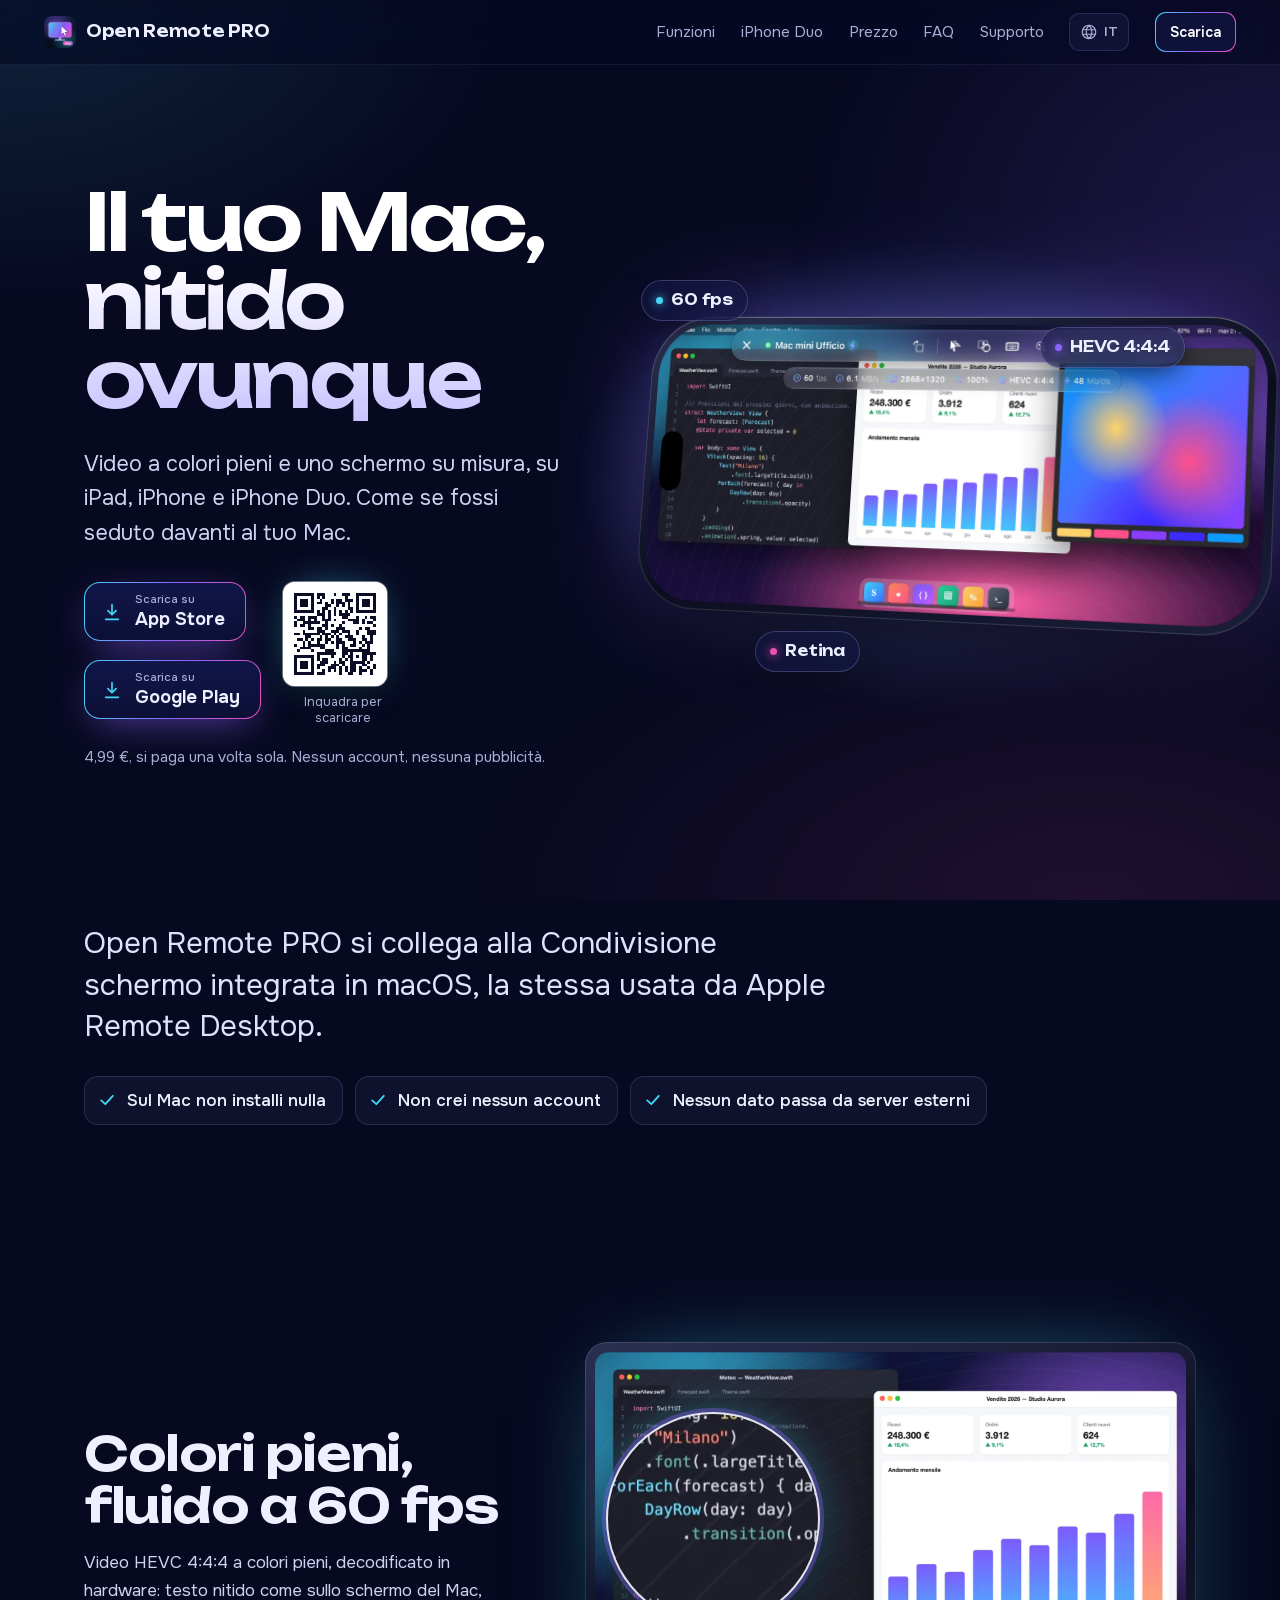
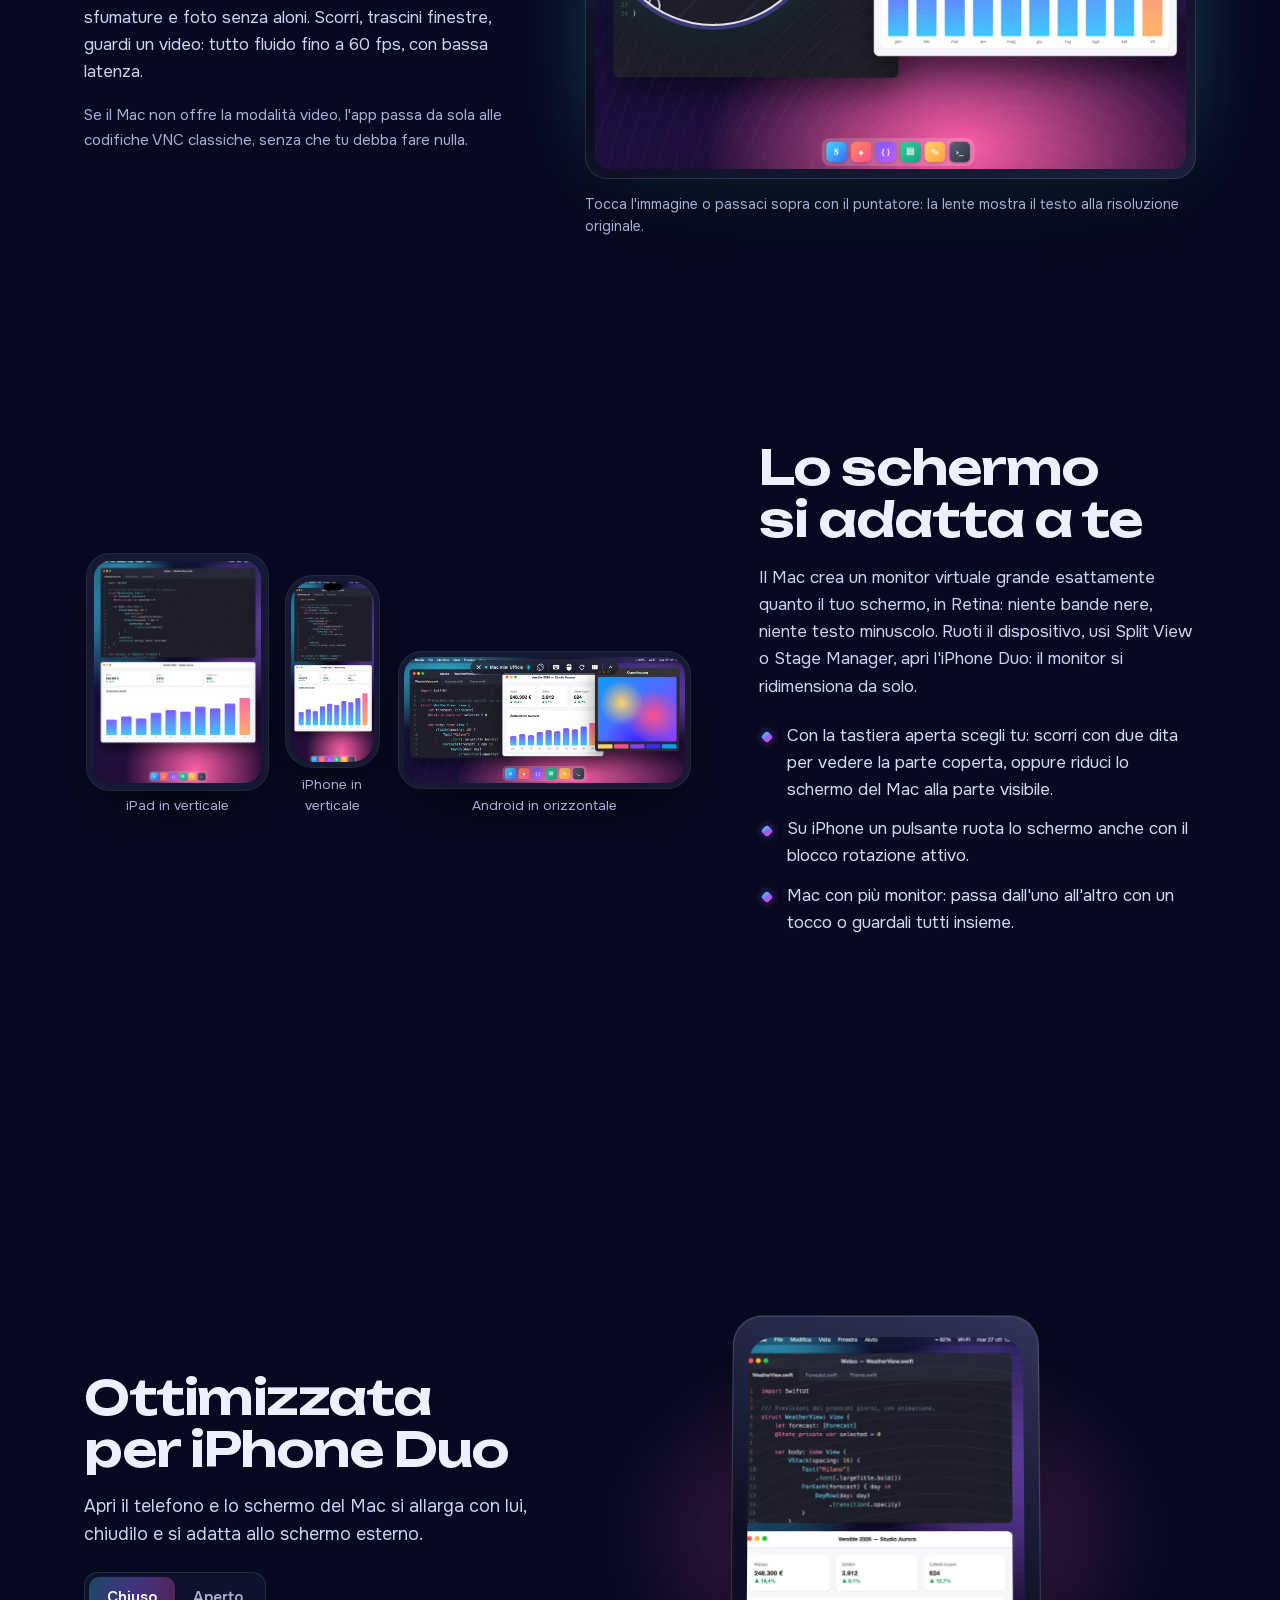
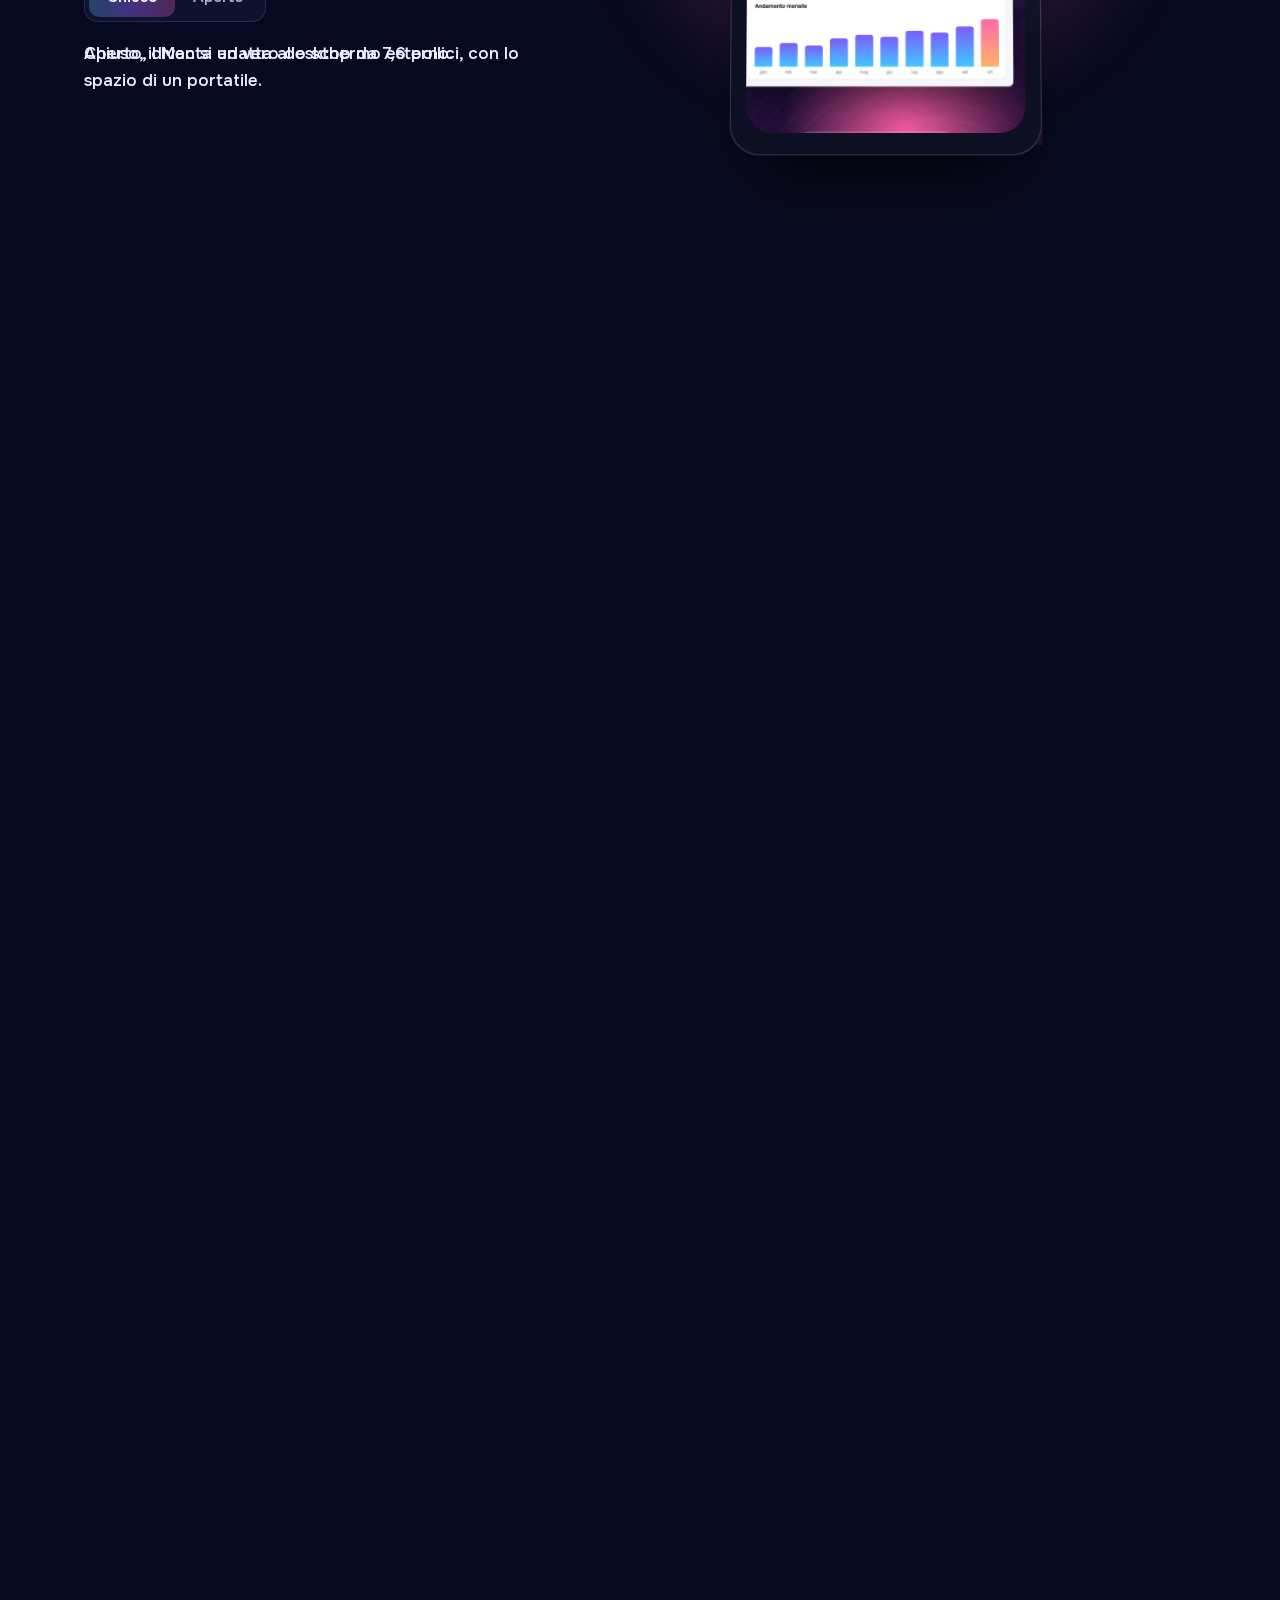
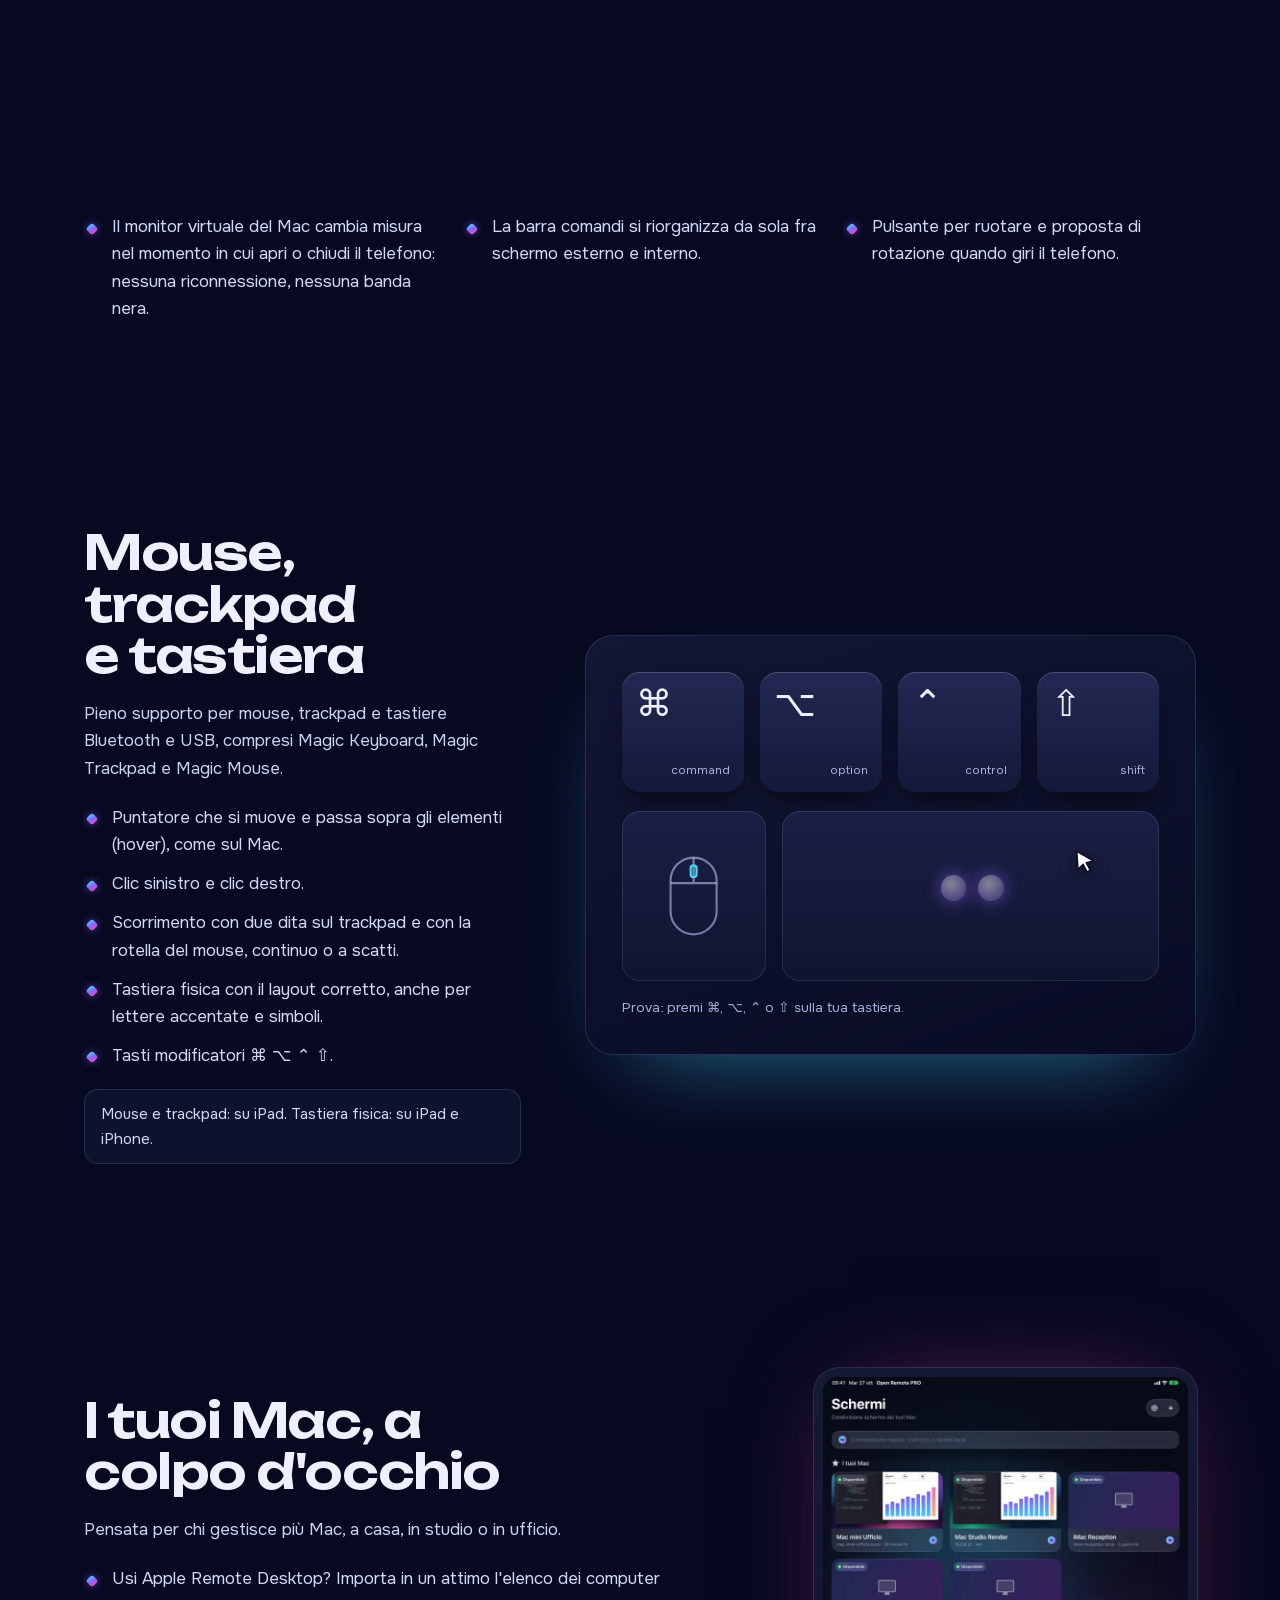
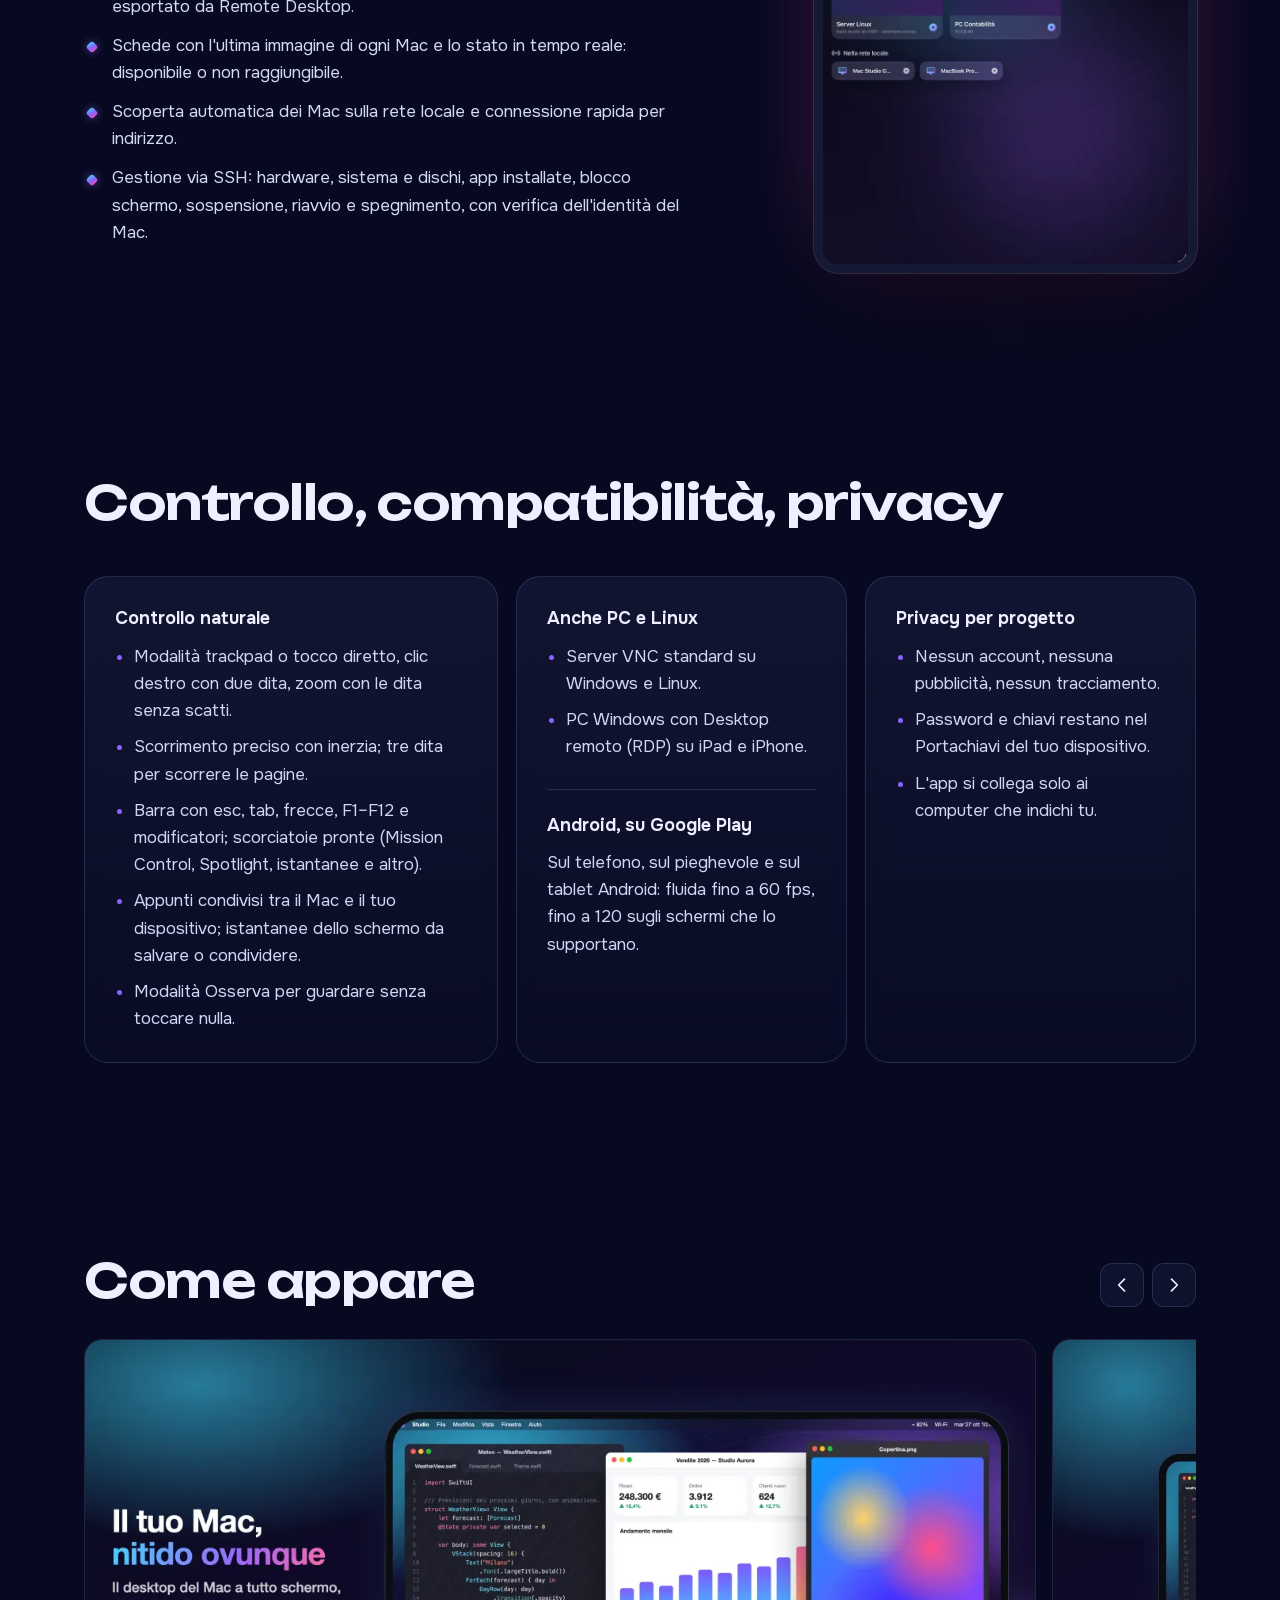
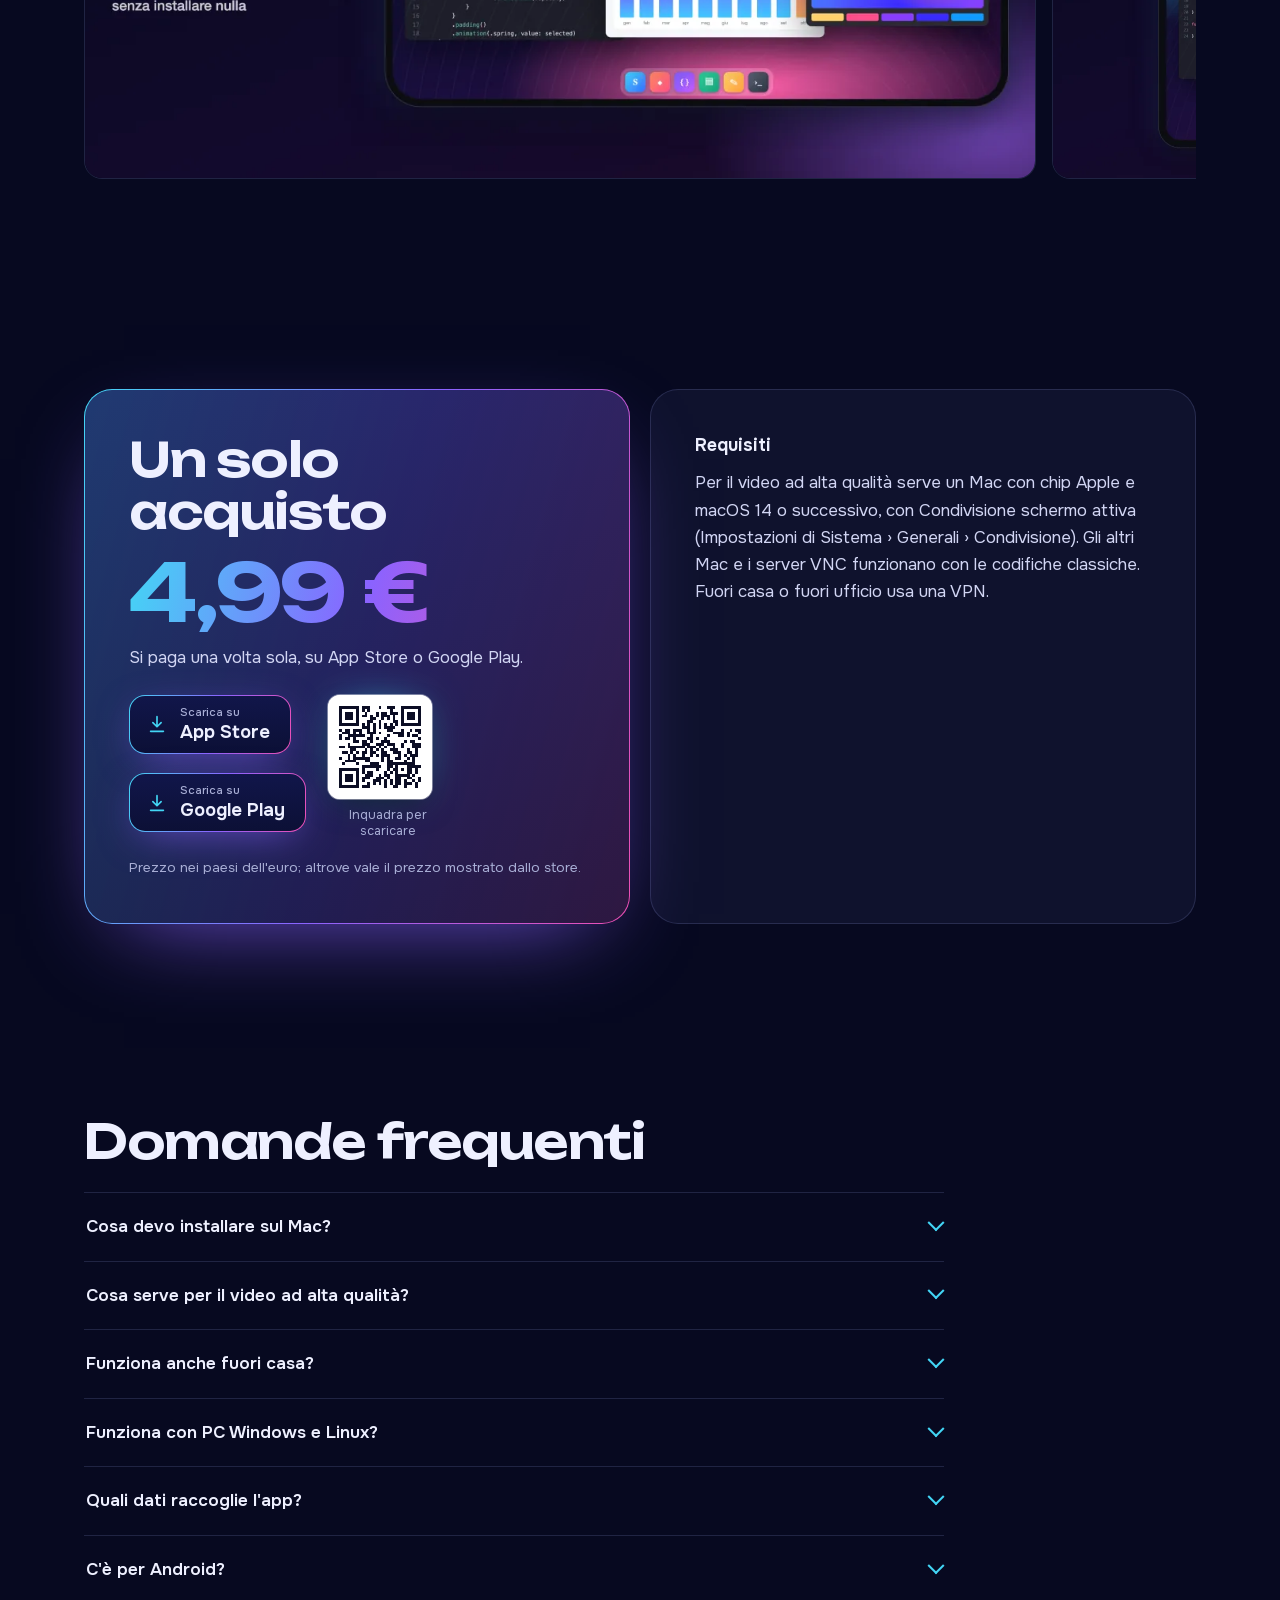
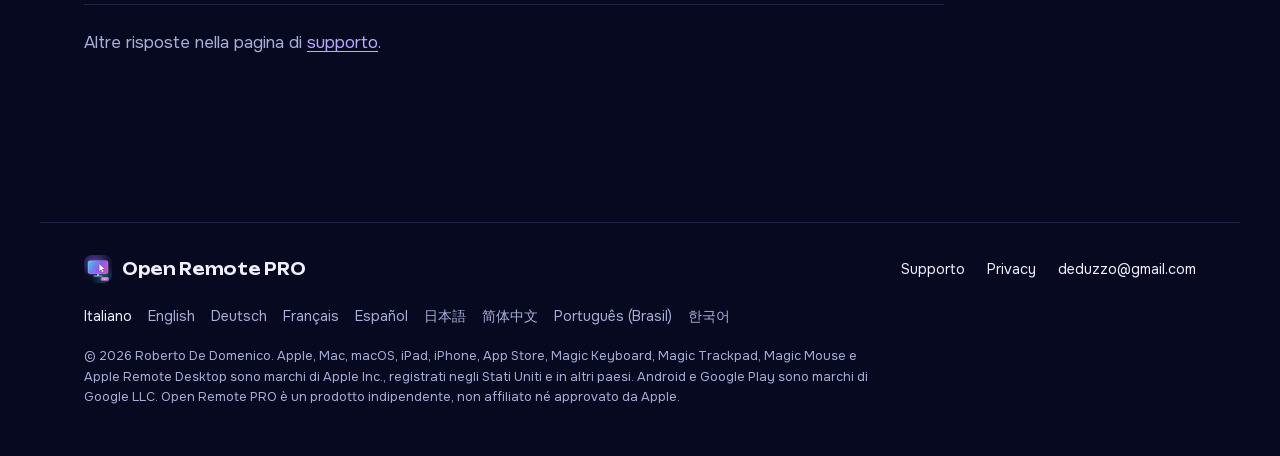
==== commit 47bb286e: "Menu: «Domande» diventa «FAQ» Co-Authored-By: Claude Opus 5.5 <noreply@anthropic.com>" ====
--- a/index.html
+++ b/index.html
@@ -43,7 +43,7 @@
     <a href="#funzioni">Funzioni</a>
     <a href="#duo">iPhone Duo</a>
     <a href="#prezzo">Prezzo</a>
-    <a href="#faq">Domande</a>
+    <a href="#faq">FAQ</a>
     <a class="nav-support" href="support.html">Supporto</a>
   </nav>
   <details class="lang">
